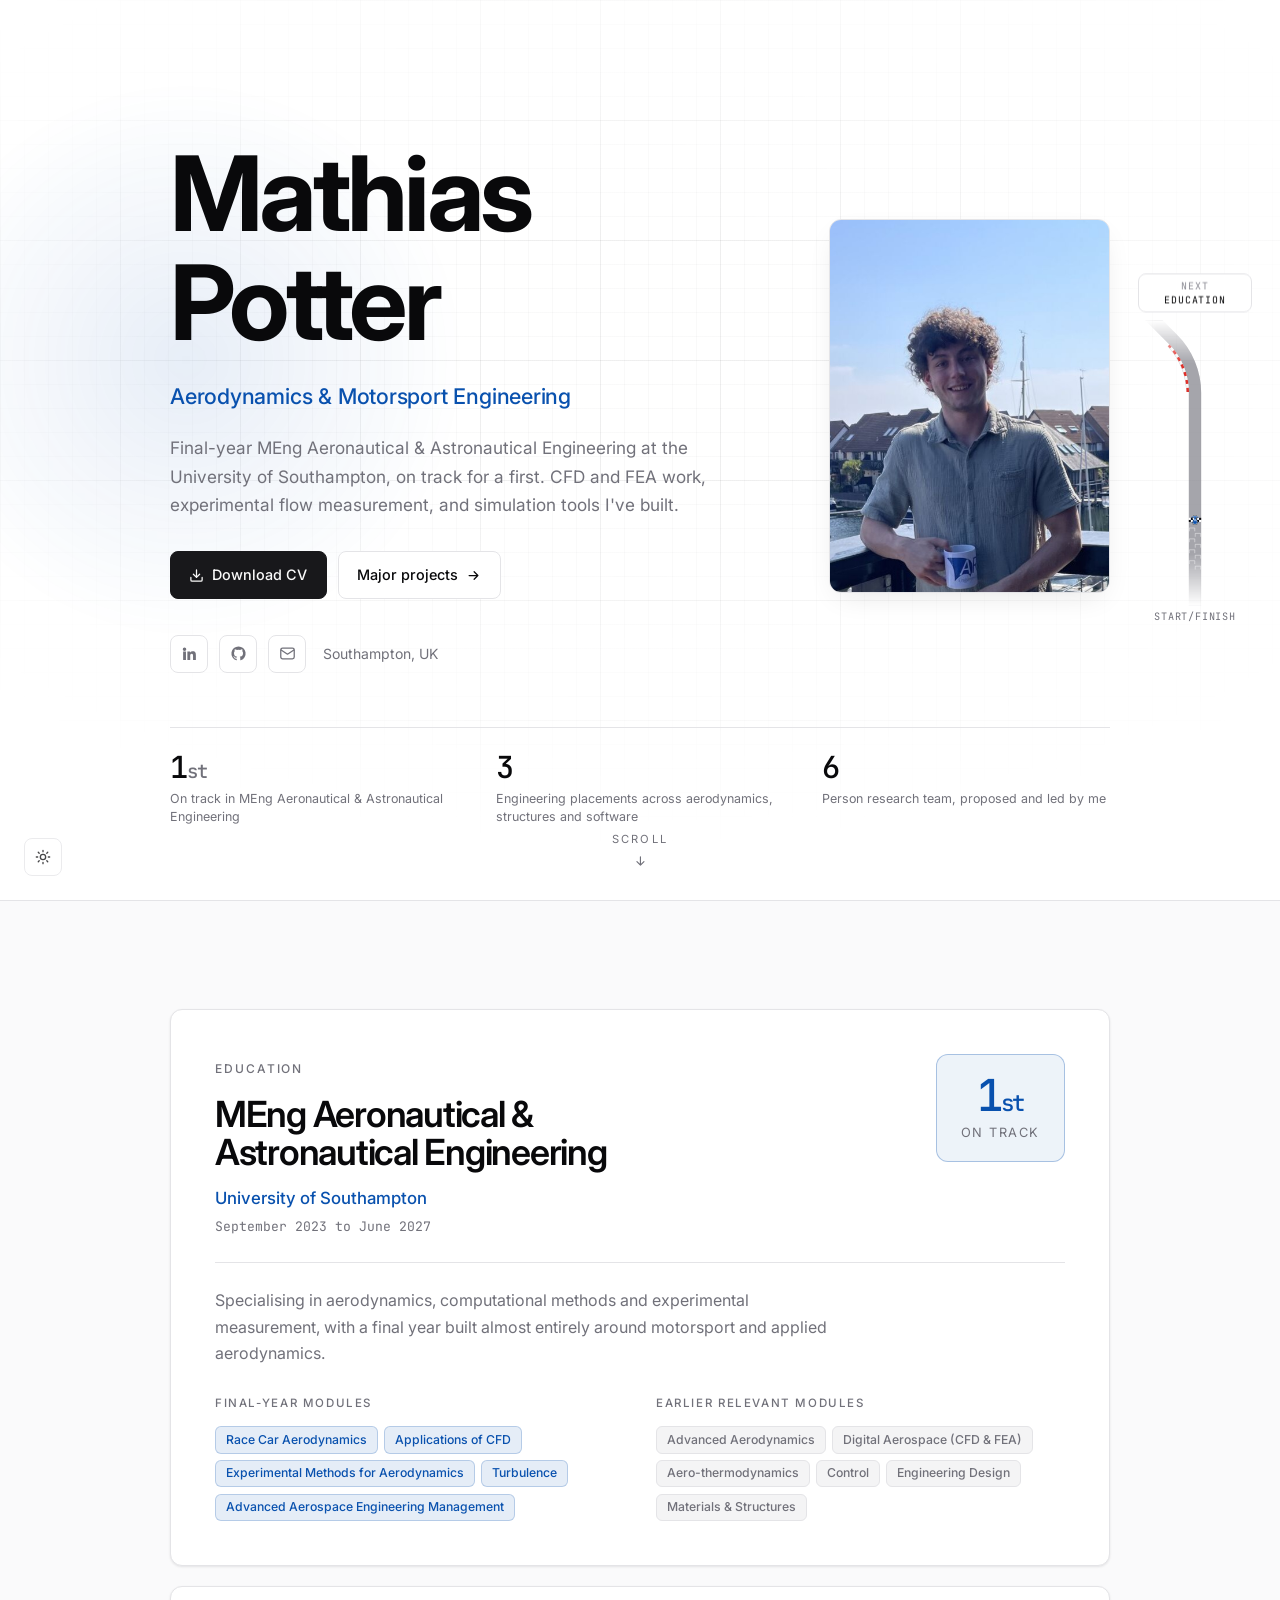
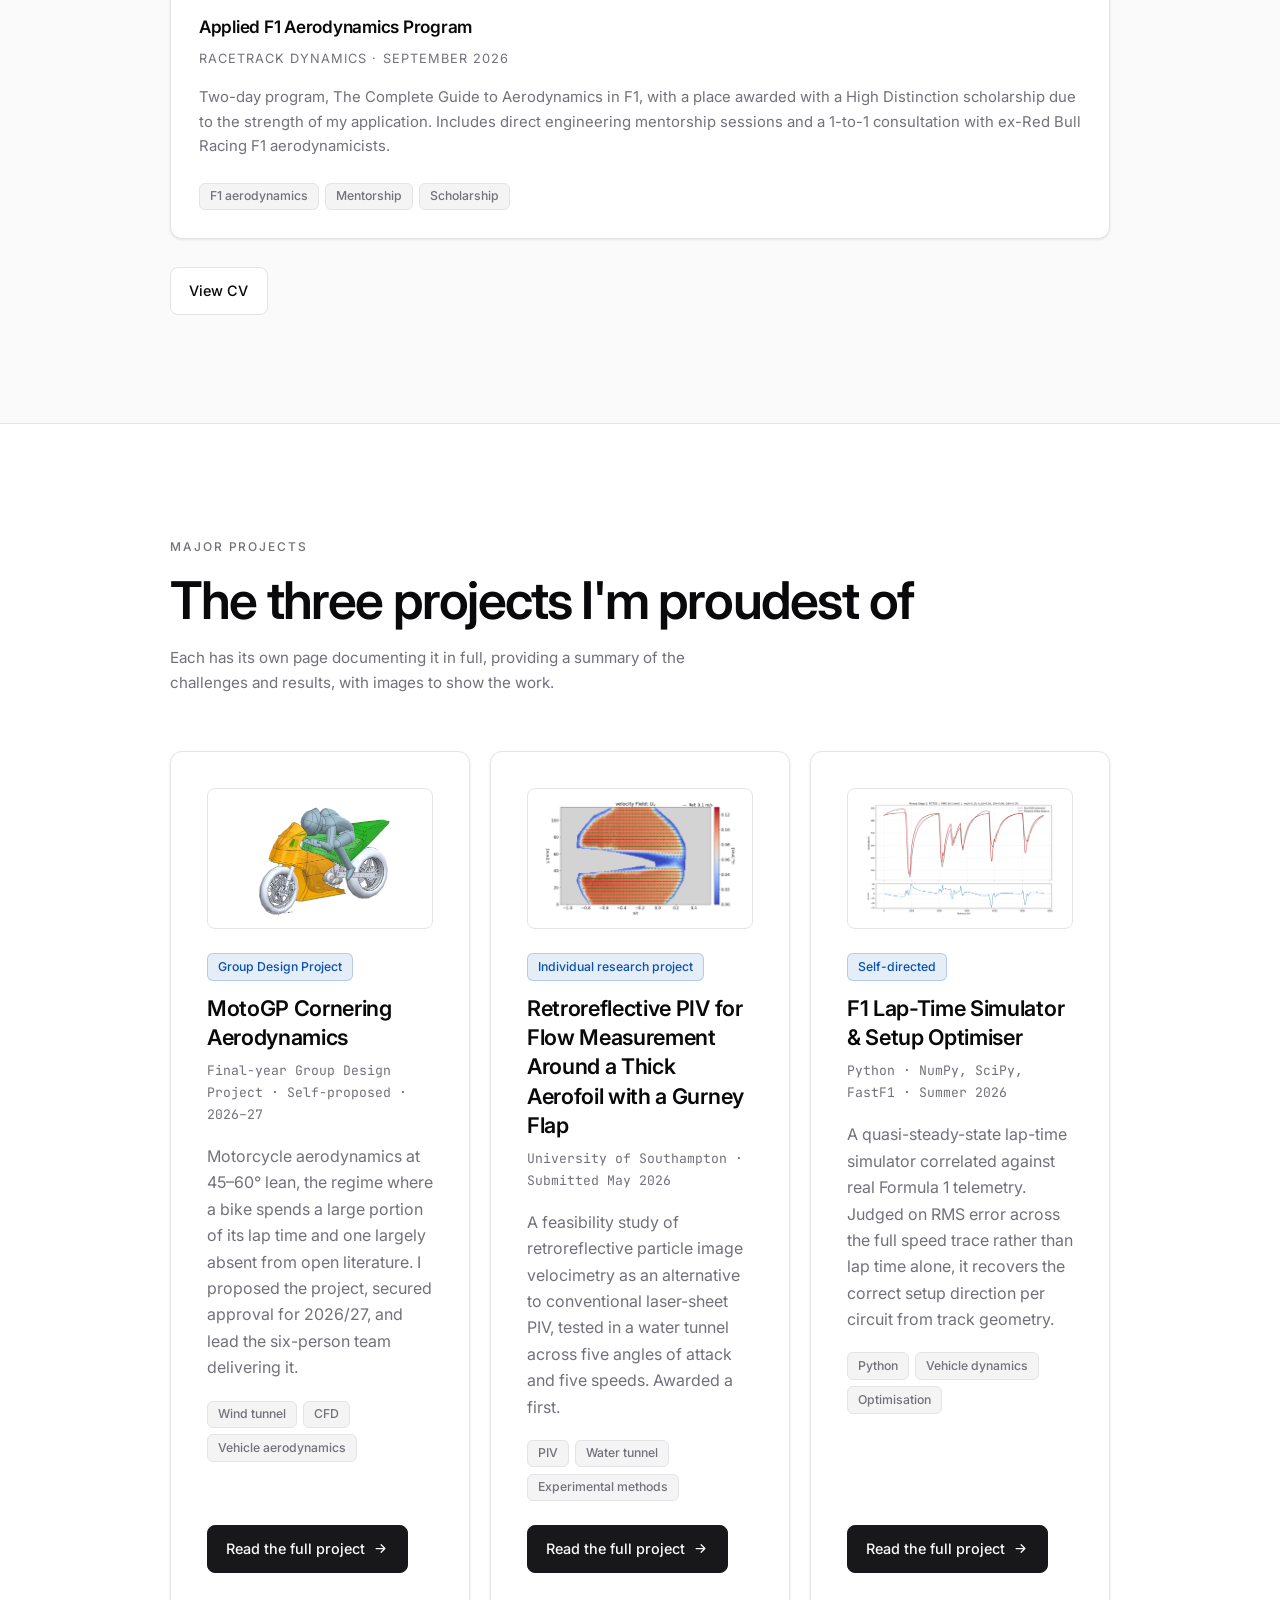
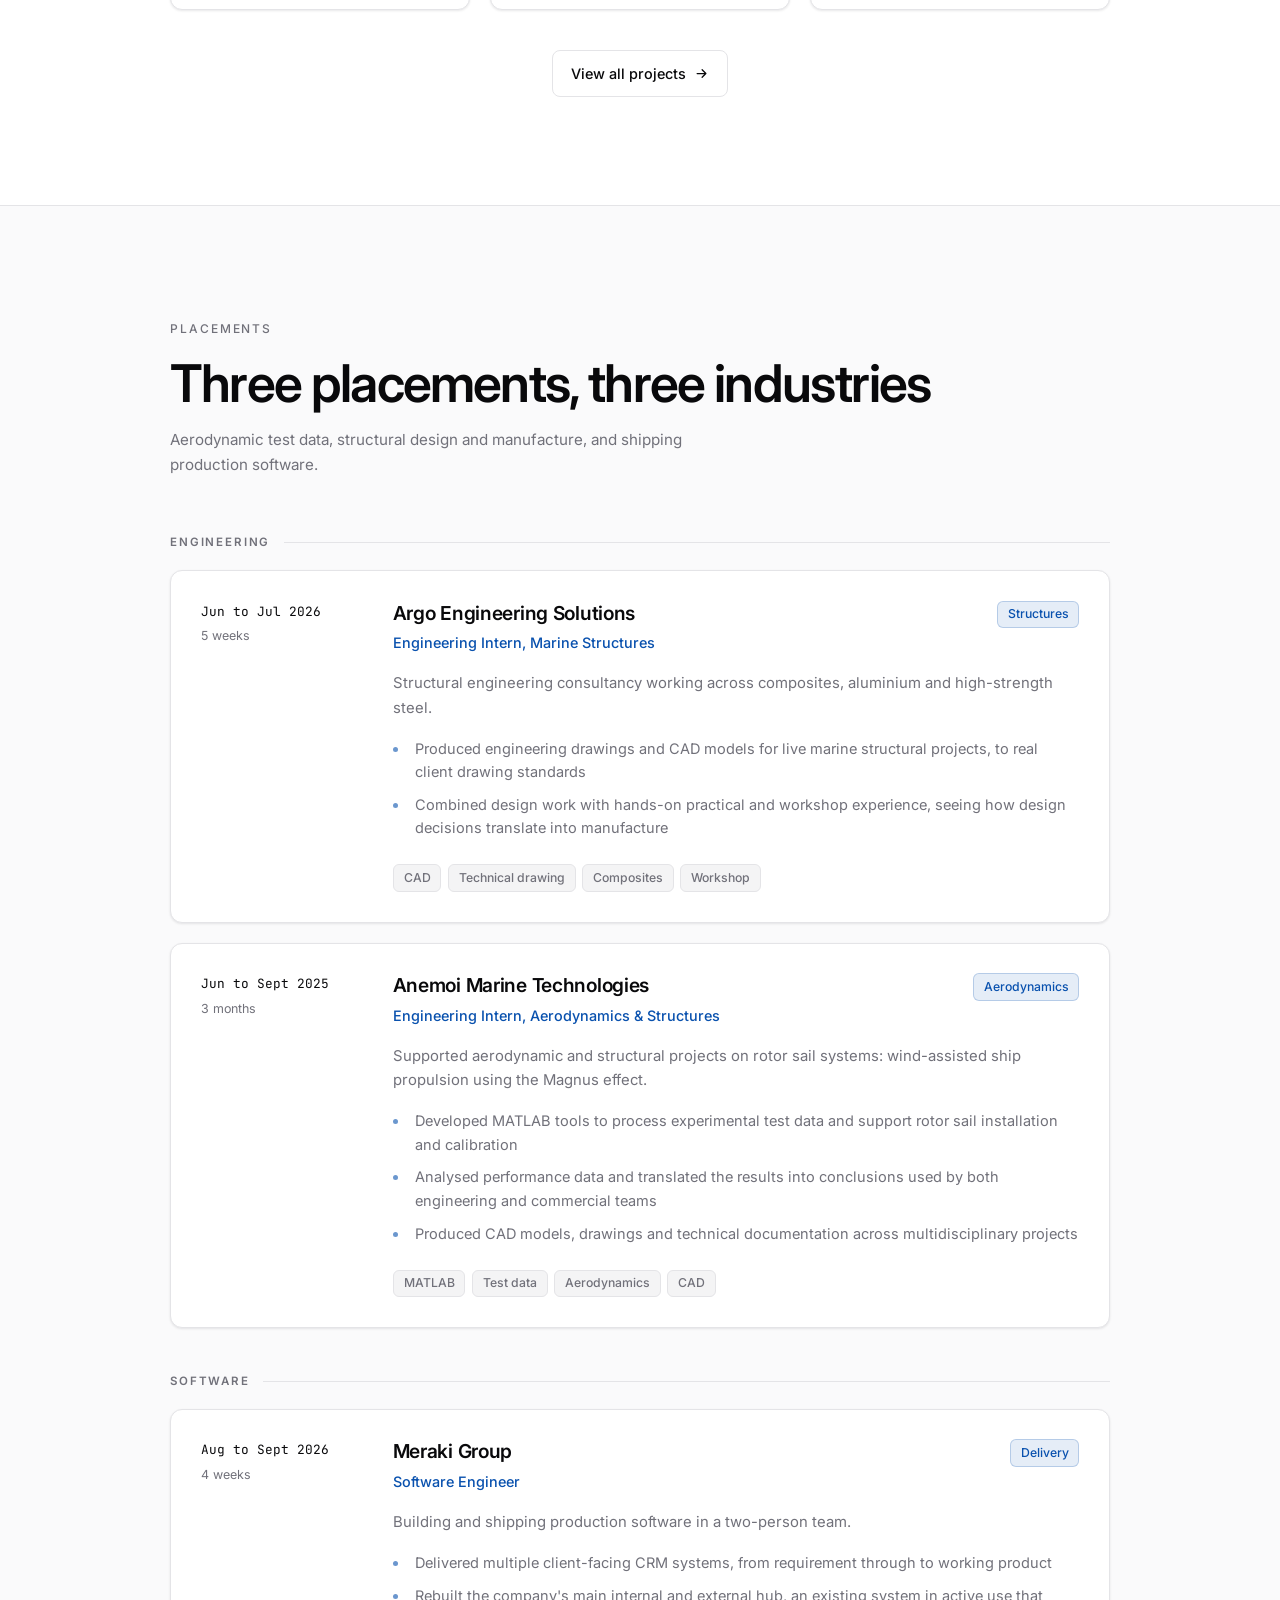
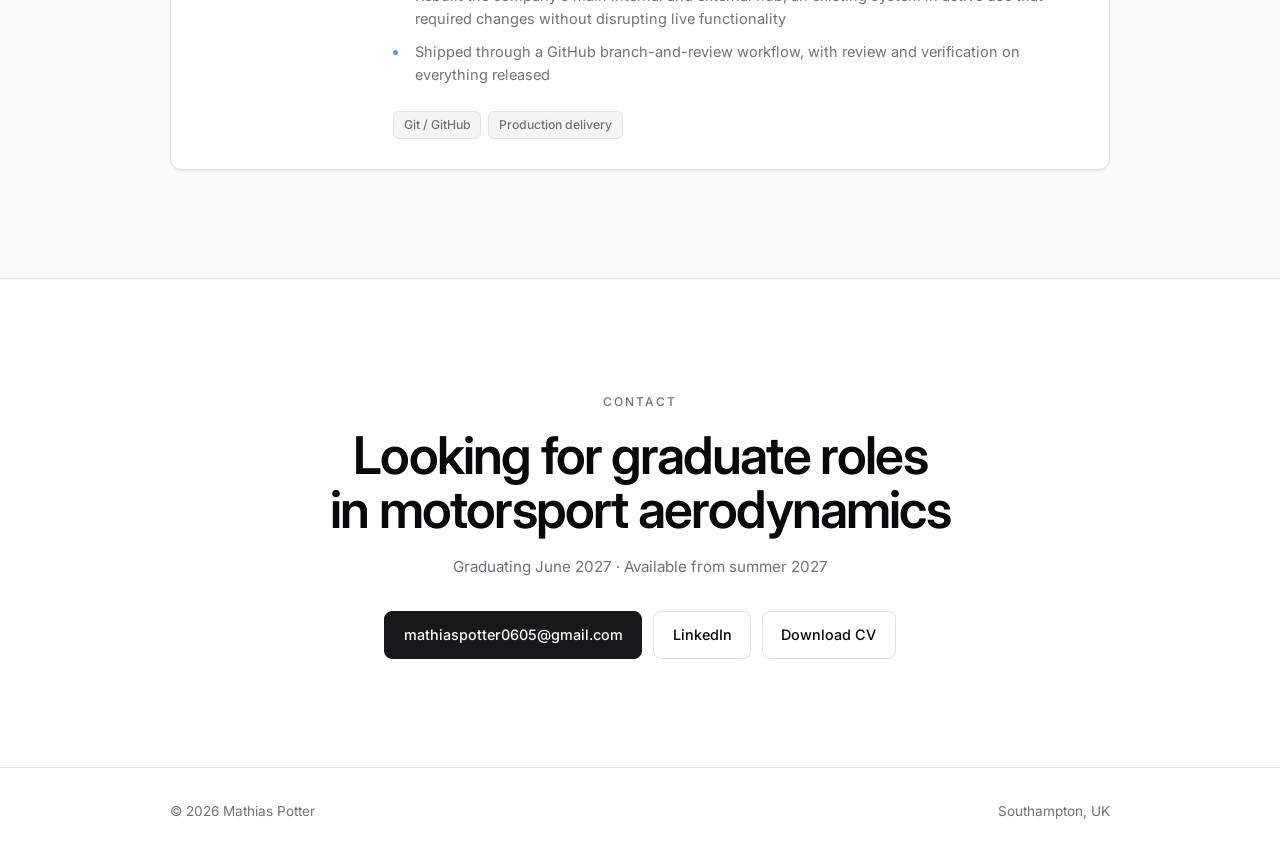
==== index.html @ a4eb1277 "Cut the home page nav, icon the contact links, add a projects page The fixed top bar let you skip th" ====
<!DOCTYPE html>
<html lang="en-GB">
<head>
<meta charset="utf-8">
<meta name="viewport" content="width=device-width, initial-scale=1">

<title>Mathias Potter | Aerodynamics &amp; Motorsport Engineering</title>
<meta name="description" content="Final-year MEng Aeronautical &amp; Astronautical Engineering student at the University of Southampton, on track for a first. Motorsport aerodynamics, CFD, wind tunnel testing and simulation.">

<meta property="og:title" content="Mathias Potter | Aerodynamics &amp; Motorsport Engineering">
<meta property="og:description" content="Final-year MEng Aeronautical &amp; Astronautical Engineering. F1 lap-time simulation, CFD, and experimental aerodynamics.">
<meta property="og:type" content="website">
<meta property="og:url" content="https://mathiaspotter.co.uk/">
<meta property="og:image" content="https://mathiaspotter.co.uk/assets/images/og-preview.jpg">
<meta property="og:image:width" content="1200">
<meta property="og:image:height" content="630">
<meta name="twitter:card" content="summary_large_image">

<link rel="canonical" href="https://mathiaspotter.co.uk/">
<link rel="icon" href="/favicon.ico" sizes="32x32">
<link rel="icon" href="/favicon.svg" type="image/svg+xml">
<link rel="apple-touch-icon" href="/apple-touch-icon.png">
<meta name="theme-color" content="#0951ae">

<link rel="preconnect" href="https://fonts.googleapis.com">
<link rel="preconnect" href="https://fonts.gstatic.com" crossorigin>
<link href="https://fonts.googleapis.com/css2?family=Inter:wght@400;500;600;700&family=JetBrains+Mono:wght@400;500&display=swap" rel="stylesheet">

<link rel="stylesheet" href="style.css">

<script>
  (function () {
    // First, so the .reveal hidden state only applies when scripts run. Without
    // JS nothing would ever add .in, and the page would stay blank.
    document.documentElement.classList.add('js');

    var t = localStorage.getItem('theme');
    if (!t) t = window.matchMedia('(prefers-color-scheme: dark)').matches ? 'dark' : 'light';
    document.documentElement.dataset.theme = t;

    // The intro plays once per session so repeat navigation isn't gated by it.
    var reduce = window.matchMedia('(prefers-reduced-motion: reduce)').matches;
    var force = /[?&]intro=1/.test(location.search);   // ?intro=1 replays it on demand
    var seen;
    try { seen = sessionStorage.getItem('introSeen'); } catch (e) { seen = null; }
    if (!reduce && (force || !seen)) {
      document.documentElement.dataset.loading = 'true';
      try { sessionStorage.setItem('introSeen', '1'); } catch (e) {}
    }
  })();
</script>
</head>

<body>
<a class="skip" href="#main">Skip to content</a>

<!-- Brief intro curtain. Hidden unless the head script set data-loading, and
     driven entirely by CSS timing so it lifts even if the script below fails. -->
<div class="preload" aria-hidden="true">
  <span class="preload-mark">MP</span>
  <span class="preload-bar"><i></i></span>
</div>

<!-- No nav bar on the home page. It let you skip past the page rather than
     read it, and the circuit strip already jumps between sections. The theme
     switch is the one control worth keeping, so it floats on its own. -->
<button class="theme-toggle theme-float" id="themeToggle" aria-label="Toggle colour theme">
  <svg class="sun" viewBox="0 0 24 24" width="16" height="16" fill="none" stroke="currentColor" stroke-width="2" stroke-linecap="round">
    <circle cx="12" cy="12" r="4"/><path d="M12 2v2M12 20v2M4.9 4.9l1.4 1.4M17.7 17.7l1.4 1.4M2 12h2M20 12h2M4.9 19.1l1.4-1.4M17.7 6.3l1.4-1.4"/>
  </svg>
  <svg class="moon" viewBox="0 0 24 24" width="16" height="16" fill="none" stroke="currentColor" stroke-width="2" stroke-linecap="round" stroke-linejoin="round">
    <path d="M21 12.8A9 9 0 1 1 11.2 3a7 7 0 0 0 9.8 9.8z"/>
  </svg>
</button>

<!-- ============================= HERO ============================== -->
<header class="hero" id="top">
  <div class="container hero-grid">

    <div class="hero-text">
      <h1>Mathias<br>Potter</h1>

      <p class="hero-role">Aerodynamics &amp; Motorsport Engineering</p>

      <p class="hero-lede">
        Final-year MEng Aeronautical &amp; Astronautical Engineering at the University
        of Southampton, on track for a first. CFD and FEA work, experimental flow
        measurement, and simulation tools I've built.
      </p>

      <div class="hero-actions">
        <a class="btn btn-primary" href="assets/docs/Mathias_Potter_CV.pdf">
          <svg viewBox="0 0 24 24" width="15" height="15" fill="none" stroke="currentColor" stroke-width="2" stroke-linecap="round" stroke-linejoin="round"><path d="M21 15v4a2 2 0 0 1-2 2H5a2 2 0 0 1-2-2v-4M7 10l5 5 5-5M12 15V3"/></svg>
          Download CV
        </a>
        <a class="btn" href="#major">
          Major projects
          <svg viewBox="0 0 24 24" width="15" height="15" fill="none" stroke="currentColor" stroke-width="2" stroke-linecap="round" stroke-linejoin="round"><path d="M5 12h14M13 6l6 6-6 6"/></svg>
        </a>
      </div>

      <!-- Icons rather than labels: the marks are recognised on sight, and the
           hero reads with less text in it. The name stays in aria-label and
           title for screen readers and hover. -->
      <div class="hero-meta">
        <a href="https://www.linkedin.com/in/mathias-potter" aria-label="LinkedIn" title="LinkedIn">
          <svg viewBox="0 0 24 24" width="17" height="17" fill="currentColor" aria-hidden="true" focusable="false"><path d="M4.98 3.5a2.5 2.5 0 1 1 0 5 2.5 2.5 0 0 1 0-5zM3 9h4v12H3zM9 9h3.8v1.65h.05A4.17 4.17 0 0 1 16.6 8.7c4 0 4.4 2.5 4.4 5.9V21h-4v-5.5c0-1.3 0-3-1.9-3s-2.1 1.44-2.1 2.9V21H9z"/></svg>
        </a>
        <a href="https://github.com/M4ttyP11" aria-label="GitHub" title="GitHub">
          <svg viewBox="0 0 24 24" width="17" height="17" fill="currentColor" aria-hidden="true" focusable="false"><path d="M12 2a10 10 0 0 0-3.16 19.49c.5.09.68-.22.68-.48l-.01-1.7c-2.78.6-3.37-1.34-3.37-1.34-.45-1.16-1.11-1.47-1.11-1.47-.91-.62.07-.6.07-.6 1 .07 1.53 1.03 1.53 1.03.9 1.53 2.36 1.09 2.94.83.09-.65.35-1.09.63-1.34-2.22-.25-4.55-1.11-4.55-4.94 0-1.09.39-1.98 1.03-2.68-.1-.25-.45-1.27.1-2.64 0 0 .84-.27 2.75 1.02a9.5 9.5 0 0 1 5 0c1.91-1.29 2.75-1.02 2.75-1.02.55 1.37.2 2.39.1 2.64.64.7 1.03 1.59 1.03 2.68 0 3.84-2.34 4.68-4.57 4.93.36.31.68.92.68 1.85l-.01 2.75c0 .27.18.58.69.48A10 10 0 0 0 12 2z"/></svg>
        </a>
        <a href="mailto:mathiaspotter0605@gmail.com" aria-label="Email" title="Email">
          <svg viewBox="0 0 24 24" width="17" height="17" fill="none" stroke="currentColor" stroke-width="1.8" stroke-linecap="round" stroke-linejoin="round" aria-hidden="true" focusable="false"><rect x="2.5" y="4.5" width="19" height="15" rx="2.5"/><path d="M3 7l9 6 9-6"/></svg>
        </a>
        <span class="muted hero-where">Southampton, UK</span>
      </div>
    </div>

    <div class="hero-portrait">
      <div class="portrait-frame">
        <img src="assets/images/mathias.jpg" alt="Mathias Potter"
             onerror="this.closest('.hero-portrait').style.display='none'">
      </div>
    </div>

  </div>

  <!-- Credibility strip: gives the hero substance before the photo exists,
       and puts three verifiable facts above the fold. -->
  <div class="container">
    <div class="hero-stats">
      <div>
        <span class="hs-num">1<span class="pct">st</span></span>
        <span class="hs-label">On track in MEng Aeronautical &amp; Astronautical Engineering</span>
      </div>
      <div>
        <span class="hs-num">3</span>
        <span class="hs-label">Engineering placements across aerodynamics, structures and software</span>
      </div>
      <div>
        <span class="hs-num">6</span>
        <span class="hs-label">Person research team, proposed and led by me</span>
      </div>
    </div>
  </div>

  <div class="scroll-cue" aria-hidden="true">
    <span>Scroll</span>
    <svg viewBox="0 0 24 24" width="14" height="14" fill="none" stroke="currentColor" stroke-width="2" stroke-linecap="round" stroke-linejoin="round"><path d="M12 5v14M6 13l6 6 6-6"/></svg>
  </div>
</header>

<main id="main">

<!-- ========================== EDUCATION =========================== -->
<section id="education" class="section section-alt">
  <div class="container">
    <div class="edu-card reveal">

      <div class="edu-head">
        <div>
          <span class="eyebrow">Education</span>
          <h2 class="edu-degree">MEng Aeronautical &amp;<br>Astronautical Engineering</h2>
          <p class="edu-uni">University of Southampton</p>
          <p class="edu-meta">September 2023 to June 2027</p>
        </div>
        <div class="edu-badge">
          <span class="stat-num">1<span class="pct">st</span></span>
          <span class="stat-unit">on track</span>
        </div>
      </div>

      <p class="edu-intro">
        Specialising in aerodynamics, computational methods and experimental
        measurement, with a final year built almost entirely around motorsport and
        applied aerodynamics.
      </p>

      <div class="edu-modules">
        <div>
          <p class="edu-label">Final-year modules</p>
          <div class="tags">
            <span class="tag-accent">Race Car Aerodynamics</span>
            <span class="tag-accent">Applications of CFD</span>
            <span class="tag-accent">Experimental Methods for Aerodynamics</span>
            <span class="tag-accent">Turbulence</span>
            <span class="tag-accent">Advanced Aerospace Engineering Management</span>
          </div>
        </div>
        <div>
          <p class="edu-label">Earlier relevant modules</p>
          <div class="tags">
            <span>Advanced Aerodynamics</span><span>Digital Aerospace (CFD &amp; FEA)</span>
            <span>Aero-thermodynamics</span><span>Control</span>
            <span>Engineering Design</span><span>Materials &amp; Structures</span>
          </div>
        </div>
      </div>

    </div>

    <div class="cards edu-cards">
      <article class="card reveal">
        <div class="card-top">
          <h3>Applied F1 Aerodynamics Program</h3>
        </div>
        <p class="card-meta">Racetrack Dynamics &middot; September 2026</p>
        <p>
          Two-day program, The Complete Guide to Aerodynamics in F1, with a place
          awarded with a High Distinction scholarship due to the strength of my
          application. Includes direct engineering mentorship sessions and a 1-to-1
          consultation with ex-Red Bull Racing F1 aerodynamicists.
        </p>
        <div class="tags"><span>F1 aerodynamics</span><span>Mentorship</span><span>Scholarship</span></div>
      </article>
    </div>

    <div class="hero-actions edu-actions reveal">
      <a class="btn" href="assets/docs/Mathias_Potter_CV.pdf">View CV</a>
    </div>

  </div>
</section>

<!-- ========================= MAJOR PROJECTS ======================== -->
<section id="major" class="section">
  <div class="container">
    <div class="section-head reveal">
      <span class="eyebrow">Major projects</span>
      <h2>The three projects I'm proudest of</h2>
      <p class="section-sub">
        Each has its own page documenting it in full, providing a summary of the
        challenges and results, with images to show the work.
      </p>
    </div>

    <!-- The three cards are deliberately thin. Each one is a title, a couple of
         sentences of context and a way in. The evidence, the stats and the
         caveats all live on the project page, which is where someone who is
         actually interested is going to read them. -->

    <div class="major-grid">

    <!-- ---------------------- 1. GDP ------------------------------- -->
    <article class="paper reveal">
      <div class="paper-body">
        <span class="pill">Group Design Project</span>
        <h3 class="paper-title">MotoGP Cornering Aerodynamics</h3>
        <p class="paper-meta">Final-year Group Design Project · Self-proposed · 2026–27</p>
        <p class="paper-lead">
          Motorcycle aerodynamics at 45–60° lean, the regime where a bike spends a large portion of its
          lap time and one largely absent from open literature. I proposed the project,
          secured approval for 2026/27, and lead the six-person team delivering it.
        </p>
        <div class="tags">
          <span>Wind tunnel</span><span>CFD</span><span>Vehicle aerodynamics</span>
        </div>
        <div class="hero-actions">
          <a class="btn btn-primary" href="projects/motogp-cornering-aerodynamics.html">
            Read the full project
            <svg viewBox="0 0 24 24" width="15" height="15" fill="none" stroke="currentColor" stroke-width="2" stroke-linecap="round" stroke-linejoin="round"><path d="M5 12h14M13 6l6 6-6 6"></path></svg>
          </a>
        </div>
      </div>
      <div class="paper-thumb">
        <img src="assets/images/gdp-model.webp" alt="CAD of the 50%-scale MotoGP wind tunnel model with rider"
             loading="lazy" onerror="this.parentElement.remove()">
      </div>
    </article>

    <!-- ---------------------- 2. IRP ------------------------------- -->
    <article class="paper reveal">
      <div class="paper-body">
        <span class="pill">Individual research project</span>
        <h3 class="paper-title">Retroreflective PIV for Flow Measurement Around a Thick Aerofoil with a Gurney Flap</h3>
        <p class="paper-meta">University of Southampton · Submitted May 2026</p>
        <p class="paper-lead">
          A feasibility study of retroreflective particle image velocimetry as an
          alternative to conventional laser-sheet PIV, tested in a water tunnel across
          five angles of attack and five speeds. Awarded a first.
        </p>
        <div class="tags">
          <span>PIV</span><span>Water tunnel</span><span>Experimental methods</span>
        </div>
        <div class="hero-actions">
          <a class="btn btn-primary" href="projects/retroreflective-piv.html">
            Read the full project
            <svg viewBox="0 0 24 24" width="15" height="15" fill="none" stroke="currentColor" stroke-width="2" stroke-linecap="round" stroke-linejoin="round"><path d="M5 12h14M13 6l6 6-6 6"></path></svg>
          </a>
        </div>
      </div>
      <div class="paper-thumb">
        <img src="assets/images/piv-velocity-field.webp" alt="Velocity field around the thick aerofoil with a Gurney flap, measured with retroreflective PIV"
             loading="lazy" onerror="this.parentElement.remove()">
      </div>
    </article>

    <!-- ---------------------- 3. LAP SIM --------------------------- -->
    <article class="paper reveal">
      <div class="paper-body">
        <span class="pill">Self-directed</span>
        <h3 class="paper-title">F1 Lap-Time Simulator &amp; Setup Optimiser</h3>
        <p class="paper-meta">Python · NumPy, SciPy, FastF1 · Summer 2026</p>
        <p class="paper-lead">
          A quasi-steady-state lap-time simulator correlated against real Formula 1
          telemetry. Judged on RMS error across the full speed trace rather than lap
          time alone, it recovers the correct setup direction per circuit from track
          geometry.
        </p>
        <div class="tags">
          <span>Python</span><span>Vehicle dynamics</span><span>Optimisation</span>
        </div>
        <div class="hero-actions">
          <a class="btn btn-primary" href="projects/f1-lap-time-simulator.html">
            Read the full project
            <svg viewBox="0 0 24 24" width="15" height="15" fill="none" stroke="currentColor" stroke-width="2" stroke-linecap="round" stroke-linejoin="round"><path d="M5 12h14M13 6l6 6-6 6"></path></svg>
          </a>
        </div>
      </div>
      <div class="paper-thumb">
        <img src="assets/images/correlation-plot.webp" alt="Simulated speed trace overlaid on real F1 telemetry for the Monza pole lap"
             loading="lazy" onerror="this.parentElement.remove()">
      </div>
    </article>

    </div>

    <div class="hero-actions major-actions reveal">
      <a class="btn" href="projects/">
        View all projects
        <svg viewBox="0 0 24 24" width="15" height="15" fill="none" stroke="currentColor" stroke-width="2" stroke-linecap="round" stroke-linejoin="round"><path d="M5 12h14M13 6l6 6-6 6"></path></svg>
      </a>
    </div>

  </div>
</section>

<!-- ========================== PLACEMENTS ========================== -->
<section id="experience" class="section section-alt">
  <div class="container">
    <div class="section-head reveal">
      <span class="eyebrow">Placements</span>
      <h2>Three placements, three industries</h2>
      <p class="section-sub">
        Aerodynamic test data, structural design and manufacture, and shipping
        production software.
      </p>
    </div>

    <p class="group-label reveal">Engineering</p>

    <div class="placements">

      <article class="placement reveal">
        <div class="placement-side">
          <span class="placement-when">Jun to Jul 2026</span>
          <span class="placement-len">5 weeks</span>
        </div>
        <div class="placement-main">
          <div class="placement-top">
            <div>
              <h3>Argo Engineering Solutions</h3>
              <p class="placement-role">Engineering Intern, Marine Structures</p>
            </div>
            <span class="pill">Structures</span>
          </div>
          <p>
            Structural engineering consultancy working across composites, aluminium and
            high-strength steel.
          </p>
          <ul class="placement-list">
            <li>Produced engineering drawings and CAD models for live marine structural projects, to real client drawing standards</li>
            <li>Combined design work with hands-on practical and workshop experience, seeing how design decisions translate into manufacture</li>
          </ul>
          <div class="tags"><span>CAD</span><span>Technical drawing</span><span>Composites</span><span>Workshop</span></div>
        </div>
      </article>

      <article class="placement reveal">
        <div class="placement-side">
          <span class="placement-when">Jun to Sept 2025</span>
          <span class="placement-len">3 months</span>
        </div>
        <div class="placement-main">
          <div class="placement-top">
            <div>
              <h3>Anemoi Marine Technologies</h3>
              <p class="placement-role">Engineering Intern, Aerodynamics &amp; Structures</p>
            </div>
            <span class="pill">Aerodynamics</span>
          </div>
          <p>
            Supported aerodynamic and structural projects on rotor sail systems:
            wind-assisted ship propulsion using the Magnus effect.
          </p>
          <ul class="placement-list">
            <li>Developed MATLAB tools to process experimental test data and support rotor sail installation and calibration</li>
            <li>Analysed performance data and translated the results into conclusions used by both engineering and commercial teams</li>
            <li>Produced CAD models, drawings and technical documentation across multidisciplinary projects</li>
          </ul>
          <div class="tags"><span>MATLAB</span><span>Test data</span><span>Aerodynamics</span><span>CAD</span></div>
        </div>
      </article>

    </div>

    <p class="group-label reveal">Software</p>

    <div class="placements">

      <article class="placement reveal">
        <div class="placement-side">
          <span class="placement-when">Aug to Sept 2026</span>
          <span class="placement-len">4 weeks</span>
        </div>
        <div class="placement-main">
          <div class="placement-top">
            <div>
              <h3>Meraki Group</h3>
              <p class="placement-role">Software Engineer</p>
            </div>
            <span class="pill">Delivery</span>
          </div>
          <p>
            Building and shipping production software in a two-person team.
            <!-- TODO: name the tech stack -->
          </p>
          <ul class="placement-list">
            <li>Delivered multiple client-facing CRM systems, from requirement through to working product</li>
            <li>Rebuilt the company's main internal and external hub, an existing system in active use that required changes without disrupting live functionality</li>
            <li>Shipped through a GitHub branch-and-review workflow, with review and verification on everything released</li>
          </ul>
          <div class="tags"><span>Git / GitHub</span><span>Production delivery</span></div>
        </div>
      </article>

    </div>
  </div>
</section>

<!-- =========================== CONTACT ============================ -->
<section id="contact" class="section">
  <div class="container contact reveal">
    <span class="eyebrow">Contact</span>
    <h2>Looking for graduate roles in motorsport aerodynamics</h2>
    <p class="section-sub">Graduating June 2027 · Available from summer 2027</p>
    <div class="hero-actions">
      <a class="btn btn-primary" href="mailto:mathiaspotter0605@gmail.com">mathiaspotter0605@gmail.com</a>
      <a class="btn" href="https://www.linkedin.com/in/mathias-potter">LinkedIn</a>
      <a class="btn" href="assets/docs/Mathias_Potter_CV.pdf">Download CV</a>
    </div>
  </div>
</section>

</main>

<footer>
  <div class="container footer-inner">
    <span>© <span id="year">2026</span> Mathias Potter</span>
    <span class="muted">Southampton, UK</span>
  </div>
</footer>

<!-- ========================= CIRCUIT MINIMAP =======================
     Decoration plus a shortcut: scroll position drives a car around a lap,
     and the corner dots jump to their section. The real navigation is the
     nav above, so this is aria-hidden and only appears once JS has measured
     the page. Desktop only, and it stays off under reduced motion.
     ================================================================ -->
<aside class="circuit" id="circuit" data-mode="lap" aria-hidden="true">
  <!-- A window onto the circuit around your current position. The car is fixed
       at the SVG origin pointing up the screen, and #circuitWorld carries the
       inverse transform, so the track slides and turns beneath it. The viewBox
       is in track units, so the origin sits two thirds down the strip and most
       of what you see is the road ahead.

       Three track layers, all the same geometry: the whole loop faintly, so
       distant parts of the circuit sweep past; a bright window of road around
       the car, cut with stroke-dasharray so those distant parts stay faint;
       and the lap driven so far in accent. site.js copies the path data onto
       the other two at build time rather than the markup carrying it three
       times. -->
  <!-- The corner dots move with the track, so they are awkward to hit. This
       chip holds still, names the corner you are heading for, and goes to it.
       Not focusable: the strip is aria-hidden and the nav above is the real
       keyboard route to every section. -->
  <button class="circuit-next" id="circuitNext" type="button" tabindex="-1">
    <span class="circuit-next-k">Next</span>
    <span class="circuit-next-v" id="circuitNextName">Education</span>
  </button>

  <svg class="circuit-map" id="circuitMap" viewBox="-24 -84 48 120" role="presentation" focusable="false"
       preserveAspectRatio="xMidYMid meet">
    <g class="circuit-world" id="circuitWorld">
      <path class="circuit-kerb" id="circuitPath"
            d="M 108.25 150 L 161.75 150 A 32 32 0 0 0 184.37 140.63 L 197 128 A 16.54 16.54 0 0 0 191.24 100.86 L 178.56 95.99 A 16.64 16.64 0 0 1 174.75 67 L 180.41 62.88 A 16 16 0 0 0 176.34 34.86 L 150.01 25.54 A 30 30 0 0 0 129.99 25.54 L 97.85 36.92 A 23.27 23.27 0 0 0 84 67.5 L 86.22 73.06 A 16 16 0 0 1 71.37 95 L 54 95 A 24 24 0 0 0 30 119 L 30 125.25 A 24.75 24.75 0 0 0 54.75 150 L 108.25 150 Z"/>
      <path class="circuit-window" id="circuitWindow"/>
      <path class="circuit-line" id="circuitLine"/>

      <!-- Section markers. cx/cy here are a starting guess only: site.js moves
           each one onto the path at its section's share of the page scroll, so
           the lap runs at a constant speed. -->
      <g class="circuit-dots" id="circuitDots">
        <circle data-target="#top"        data-name="Start/finish"   cx="108.25" cy="150" r="1.1"/>
        <circle data-target="#education"  data-name="Education"      cx="173.99" cy="147.56" r="1.1"/>
        <circle data-target="#major"      data-name="Major projects" cx="201.48" cy="112.87" r="1.1"/>
        <circle data-target="#experience" data-name="Placements"     cx="84.41" cy="49.26" r="1.1"/>
        <circle data-target="#contact"    data-name="Contact"        cx="37.03" cy="102.03" r="1.1"/>
      </g>
    </g>

    <!-- The car, drawn in track units so it is a car-sized car: the road is
         5.2 units across, call that a 15m track, which puts a 2m by 4.6m car
         at roughly 0.8 by 2.3 once the wings are counted. Scaled up from
         there, because a car drawn to scale against a real road is a speck in
         a strip 114px wide. Nose along +x, and the group turns it to face up
         the screen.

         Order matters: wings and tyres go down first, the chassis over them,
         then the driver, so the body covers the inner edge of the rear tyres
         the way a sidepod does. -->
    <g class="circuit-car" id="circuitCar" transform="rotate(-90) scale(1.65)">
      <rect class="car-part" x="-1.16" y="-.66" width=".18" height="1.32" rx=".05"/>
      <rect class="car-part" x="-.94" y="-.7" width=".52" height=".3" rx=".09"/>
      <rect class="car-part" x="-.94" y=".4" width=".52" height=".3" rx=".09"/>
      <rect class="car-part" x=".4" y="-.66" width=".4" height=".26" rx=".08"/>
      <rect class="car-part" x=".4" y=".4" width=".4" height=".26" rx=".08"/>
      <rect class="car-part" x=".96" y="-.62" width=".16" height="1.24" rx=".04"/>
      <path class="car-body" d="M 1.02 .11 L .55 .16 L .28 .24 L .05 .3 L -.15 .44
               L -.78 .44 L -.98 .3 L -.98 -.3 L -.78 -.44 L -.15 -.44 L .05 -.3
               L .28 -.24 L .55 -.16 L 1.02 -.11 Z"/>
      <rect class="car-glass" x="-.34" y="-.15" width=".3" height=".3" rx=".1"/>
      <circle class="car-glass" cx=".14" cy="0" r=".16"/>
    </g>
  </svg>
  <p class="circuit-label" id="circuitLabel">Start/finish</p>
</aside>

<script src="site.js"></script>
</body>
</html>
---- style.css ----
/* ==========================================================================
   Mathias Potter portfolio
   Design system modelled on shadcn/ui: neutral HSL palette, hairline borders,
   restrained radius, generous whitespace, Inter. Restraint over decoration.

   Everything visual is controlled by the tokens below.
   ========================================================================== */

/* ------------------------------- TOKENS --------------------------------- */

:root,
[data-theme="light"] {
  --background:        0 0% 100%;
  --foreground:        240 10% 4%;
  --muted:             240 5% 96%;
  --muted-foreground:  240 4% 46%;
  --card:              0 0% 100%;
  --border:            240 6% 90%;
  --primary:           240 6% 10%;
  --primary-foreground:0 0% 98%;
  --accent:            214 90% 36%;   /* navy, carried from the CV */
  --ring:              240 5% 65%;
  --shadow: 0 1px 2px 0 hsl(240 6% 10% / .04), 0 1px 3px 0 hsl(240 6% 10% / .06);
  --shadow-lg: 0 10px 30px -10px hsl(240 6% 10% / .12);
}

[data-theme="dark"] {
  --background:        240 10% 4%;
  --foreground:        0 0% 96%;
  --muted:             240 6% 10%;
  --muted-foreground:  240 5% 60%;
  --card:              240 8% 6%;
  --border:            240 5% 15%;
  --primary:           0 0% 96%;
  --primary-foreground:240 10% 6%;
  --accent:            214 90% 62%;
  --ring:              240 5% 40%;
  --shadow: 0 1px 2px 0 hsl(0 0% 0% / .3);
  --shadow-lg: 0 10px 30px -10px hsl(0 0% 0% / .5);
}

:root {
  --radius: 12px;
  --radius-sm: 8px;
  --container: min(1140px, 90vw);
  --font: "Inter", -apple-system, BlinkMacSystemFont, "Segoe UI", Roboto, sans-serif;
  --mono: "JetBrains Mono", ui-monospace, SFMono-Regular, Menlo, monospace;
}

/* ------------------------------- RESET ---------------------------------- */

*, *::before, *::after { box-sizing: border-box; }

html { scroll-behavior: smooth; -webkit-text-size-adjust: 100%; }

body {
  margin: 0;
  font-family: var(--font);
  font-size: 1rem;
  line-height: 1.65;
  color: hsl(var(--foreground));
  background: hsl(var(--background));
  -webkit-font-smoothing: antialiased;
  transition: background-color .3s ease, color .3s ease;
}

img { max-width: 100%; display: block; }

.container { width: var(--container); margin-inline: auto; }

.skip {
  position: absolute; left: -9999px;
  background: hsl(var(--primary)); color: hsl(var(--primary-foreground));
  padding: .75rem 1rem; border-radius: var(--radius-sm); z-index: 100;
}
.skip:focus { left: 1rem; top: 1rem; }

:focus-visible {
  outline: 2px solid hsl(var(--accent));
  outline-offset: 3px;
  border-radius: 4px;
}

/* ------------------------------- TYPE ----------------------------------- */

h1, h2, h3 { margin: 0; font-weight: 600; letter-spacing: -0.035em; line-height: 1.05; }

h1 { font-size: clamp(3.2rem, 9vw, 6.5rem); font-weight: 700; }
h2 { font-size: clamp(2rem, 4.5vw, 3.25rem); }
h3 { font-size: 1.075rem; letter-spacing: -0.015em; line-height: 1.35; }

p { margin: 0 0 1.1rem; }
p:last-child { margin-bottom: 0; }

a { color: inherit; text-decoration-color: hsl(var(--border)); text-underline-offset: 3px; }
a:hover { text-decoration-color: hsl(var(--accent)); }

.muted { color: hsl(var(--muted-foreground)); }

.eyebrow {
  display: inline-block;
  font-size: .75rem; font-weight: 500;
  text-transform: uppercase; letter-spacing: .16em;
  color: hsl(var(--muted-foreground));
  margin-bottom: 1.1rem;
}

.big { font-size: 1.2rem; color: hsl(var(--foreground)); }

blockquote {
  margin: 1.75rem 0;
  padding: 1.1rem 1.4rem;
  border-left: 2px solid hsl(var(--accent));
  background: hsl(var(--muted));
  border-radius: 0 var(--radius-sm) var(--radius-sm) 0;
  color: hsl(var(--muted-foreground));
  font-size: .95rem;
}

/* -------------------------------- NAV ----------------------------------- */

.nav {
  position: fixed; inset: 0 0 auto 0; z-index: 50;
  transition: background .3s, border-color .3s, backdrop-filter .3s;
  border-bottom: 1px solid transparent;
}
.nav.scrolled {
  background: hsl(var(--background) / .78);
  backdrop-filter: saturate(180%) blur(12px);
  border-bottom-color: hsl(var(--border));
}
.nav-inner {
  width: var(--container); margin-inline: auto;
  height: 62px; display: flex; align-items: center; gap: 1.5rem;
}
.nav-brand {
  font-weight: 700; letter-spacing: -0.04em; font-size: 1.05rem;
  text-decoration: none;
}
.nav-links { margin-left: auto; display: flex; gap: 1.75rem; }
.nav-links a {
  font-size: .875rem; font-weight: 500;
  color: hsl(var(--muted-foreground)); text-decoration: none;
  transition: color .15s;
}
.nav-links a:hover { color: hsl(var(--foreground)); }

.theme-toggle,
.nav-toggle {
  display: grid; place-items: center;
  width: 34px; height: 34px;
  border: 1px solid hsl(var(--border));
  border-radius: var(--radius-sm);
  background: hsl(var(--card));
  color: hsl(var(--foreground));
  cursor: pointer;
  transition: background .15s, border-color .15s;
}
.theme-toggle:hover,
.nav-toggle:hover { background: hsl(var(--muted)); }
.theme-toggle svg,
.nav-toggle svg { grid-area: 1 / 1; }
[data-theme="light"] .moon,
[data-theme="dark"]  .sun { display: none; }

/* Home page: the theme switch with no bar around it. Bottom left, out of the
   reading path and clear of the circuit strip down the right, and reachable
   from anywhere on the page rather than only at the top. */
.theme-float {
  position: fixed; z-index: 50;
  bottom: 1.5rem;
  left: 1.5rem;
  width: 38px; height: 38px;
  backdrop-filter: saturate(180%) blur(12px);
  opacity: .75;
  transition: background .15s, border-color .15s, opacity .15s;
}
.theme-float:hover { opacity: 1; }

/* The burger only exists below the breakpoint; above it the links are inline. */
.nav-toggle { display: none; }
.nav-toggle .close { display: none; }
.nav[data-open="true"] .nav-toggle .burger { display: none; }
.nav[data-open="true"] .nav-toggle .close  { display: block; }

@media (max-width: 720px) {
  .nav-toggle { display: grid; margin-left: auto; }

  /* Links become a panel hanging off the bar. Always in the DOM and
     focusable-order-correct; visibility is what changes, so the reveal can
     animate and screen readers still see it collapsed. */
  .nav-links {
    position: absolute; top: 100%; left: 0; right: 0;
    margin-left: 0;
    flex-direction: column; gap: 0;
    padding: .5rem 0 .75rem;
    /* Opaque, not translucent: the hero sits directly behind this panel and
       ghosts through anything less. */
    background: hsl(var(--background));
    border-bottom: 1px solid hsl(var(--border));
    visibility: hidden; opacity: 0;
    transform: translateY(-6px);
    transition: opacity .18s ease, transform .18s ease, visibility .18s;
  }
  .nav-links a {
    padding: .7rem calc((100vw - var(--container)) / 2);
    font-size: .95rem;
  }
  .nav[data-open="true"] .nav-links {
    visibility: visible; opacity: 1; transform: none;
  }
  /* The bar needs its own surface once a panel is attached to it, or the
     panel floats over the hero with a transparent strip above it. */
  .nav[data-open="true"] {
    background: hsl(var(--background));
    backdrop-filter: none;
  }
}

/* -------------------------------- HERO ---------------------------------- */

.hero {
  min-height: 100svh;
  display: flex; flex-direction: column; justify-content: center;
  padding: 7rem 0 3rem;
  position: relative;
  overflow: hidden;
}

/* Faint engineering grid behind the hero, faded out towards the edges with a
   radial mask so it never competes with the text. Two layers of lines at
   different scales gives it depth without looking like graph paper. */
.hero::before {
  content: "";
  position: absolute; inset: 0;
  background-image:
    linear-gradient(hsl(var(--foreground) / .045) 1px, transparent 1px),
    linear-gradient(90deg, hsl(var(--foreground) / .045) 1px, transparent 1px),
    linear-gradient(hsl(var(--foreground) / .025) 1px, transparent 1px),
    linear-gradient(90deg, hsl(var(--foreground) / .025) 1px, transparent 1px);
  background-size: 120px 120px, 120px 120px, 24px 24px, 24px 24px;
  -webkit-mask-image: radial-gradient(ellipse 90% 70% at 50% 40%, #000 20%, transparent 78%);
          mask-image: radial-gradient(ellipse 90% 70% at 50% 40%, #000 20%, transparent 78%);
  pointer-events: none;
}

/* Soft accent glow behind the name, barely visible, adds depth */
.hero::after {
  content: "";
  position: absolute;
  width: 45vw; height: 45vw; max-width: 600px; max-height: 600px;
  left: -8vw; top: 8%;
  background: radial-gradient(circle, hsl(var(--accent) / .10), transparent 68%);
  pointer-events: none;
  filter: blur(10px);
}

.hero-grid, .hero + * , .hero .container { position: relative; z-index: 1; }

.hero-grid {
  display: grid;
  grid-template-columns: 1.35fr .65fr;
  gap: clamp(2rem, 6vw, 5rem);
  align-items: center;
}

/* --- staggered entrance -------------------------------------------------
   Every delay is offset by --intro-delay, which the curtain sets while it is
   on screen. One shared timeline, so the hero lands as the curtain lifts. */
.hero-text > * { animation: riseIn .95s cubic-bezier(.16,1,.3,1) both; }
.hero-text > *:nth-child(1) { animation-delay: calc(var(--intro-delay) + .06s); }
.hero-text > *:nth-child(2) { animation-delay: calc(var(--intro-delay) + .17s); }
.hero-text > *:nth-child(3) { animation-delay: calc(var(--intro-delay) + .28s); }
.hero-text > *:nth-child(4) { animation-delay: calc(var(--intro-delay) + .39s); }
.hero-text > *:nth-child(5) { animation-delay: calc(var(--intro-delay) + .50s); }
.hero-text > *:nth-child(6) { animation-delay: calc(var(--intro-delay) + .61s); }
.hero-portrait { animation: dropIn 1.05s cubic-bezier(.16,1,.3,1) calc(var(--intro-delay) + .32s) both; }
.hero-stats    { animation: riseIn 1.05s cubic-bezier(.16,1,.3,1) calc(var(--intro-delay) + .74s) both; }
.nav           { animation: navIn .8s cubic-bezier(.16,1,.3,1) calc(var(--intro-delay) + .02s) both; }
.scroll-cue    { animation: float 2.4s ease-in-out calc(var(--intro-delay) + 1.05s) infinite both; }

@keyframes riseIn {
  from { opacity: 0; transform: translateY(16px); }
  to   { opacity: 1; transform: none; }
}
/* The portrait settles downward into its frame rather than rising with the text. */
@keyframes dropIn {
  from { opacity: 0; transform: translateY(-14px) scale(.985); }
  to   { opacity: 1; transform: none; }
}
@keyframes navIn {
  from { opacity: 0; transform: translateY(-100%); }
  to   { opacity: 1; transform: none; }
}

/* --- credibility strip -------------------------------------------------- */

.hero-stats {
  display: grid;
  grid-template-columns: repeat(3, 1fr);
  gap: clamp(1.25rem, 3vw, 2.5rem);
  margin-top: clamp(2.5rem, 6vh, 4rem);
  padding-top: 1.5rem;
  border-top: 1px solid hsl(var(--border));
}

.hs-num {
  display: block;
  font-family: var(--mono);
  font-size: clamp(1.4rem, 2.6vw, 1.9rem);
  font-weight: 500; letter-spacing: -0.03em; line-height: 1;
  color: hsl(var(--foreground));
}
.hs-num .pct { font-size: .62em; color: hsl(var(--muted-foreground)); }
.hs-label {
  display: block; margin-top: .5rem;
  font-size: .78rem; line-height: 1.4;
  color: hsl(var(--muted-foreground));
}

@media (max-width: 760px) {
  .hero-stats { grid-template-columns: 1fr; gap: 1.25rem; }
}

.hero-role {
  font-size: clamp(1.05rem, 2vw, 1.35rem);
  font-weight: 500;
  color: hsl(var(--accent));
  margin: 1.4rem 0 1.2rem;
  letter-spacing: -0.01em;
}

.hero-lede {
  font-size: 1.075rem;
  color: hsl(var(--muted-foreground));
  max-width: 52ch;
}

.hero-actions { display: flex; flex-wrap: wrap; gap: .7rem; margin-top: 2rem; }

.hero-meta {
  display: flex; flex-wrap: wrap; align-items: center; gap: .7rem;
  margin-top: 2.25rem;
  font-size: .875rem;
  color: hsl(var(--muted-foreground));
}
/* Icon buttons, sized to the same 38px square as the theme toggle so the hero
   has one control size. The link text lives in aria-label and title. */
.hero-meta a {
  display: inline-flex; align-items: center; justify-content: center;
  width: 38px; height: 38px;
  border: 1px solid hsl(var(--border));
  border-radius: var(--radius-sm);
  background: hsl(var(--card));
  color: hsl(var(--muted-foreground));
  text-decoration: none;
  transition: color .2s ease, border-color .2s ease, background .2s ease, transform .2s ease;
}
.hero-meta a:hover {
  color: hsl(var(--foreground));
  border-color: hsl(var(--ring));
  background: hsl(var(--muted));
  transform: translateY(-1px);
}
.hero-meta a svg { display: block; }
.hero-where { margin-left: .35rem; }

.hero-portrait { position: relative; }
.portrait-frame {
  position: relative;
  border: 1px solid hsl(var(--border));
  border-radius: var(--radius);
  overflow: hidden;
  background: hsl(var(--muted));
  box-shadow: var(--shadow-lg);
  aspect-ratio: 3 / 4;
}
.portrait-frame img { width: 100%; height: 100%; object-fit: cover; }

.scroll-cue {
  position: absolute; bottom: 2rem; left: 50%; transform: translateX(-50%);
  display: flex; flex-direction: column; align-items: center; gap: .35rem;
  font-size: .7rem; text-transform: uppercase; letter-spacing: .18em;
  color: hsl(var(--muted-foreground));
}
@keyframes float { 0%,100% { transform: translate(-50%, 0); } 50% { transform: translate(-50%, 6px); } }

@media (max-width: 900px) {
  .hero-grid { grid-template-columns: 1fr; }
  .hero-portrait { order: -1; max-width: 240px; }
  .scroll-cue { display: none; }
}

/* ------------------------------ BUTTONS --------------------------------- */

.btn {
  display: inline-flex; align-items: center; gap: .5rem;
  padding: .68rem 1.15rem;
  font-size: .9rem; font-weight: 500;
  border: 1px solid hsl(var(--border));
  border-radius: var(--radius-sm);
  background: hsl(var(--card));
  color: hsl(var(--foreground));
  text-decoration: none;
  transition: background .15s, border-color .15s, transform .15s;
}
.btn:hover { background: hsl(var(--muted)); transform: translateY(-1px); }

.btn-primary {
  background: hsl(var(--primary));
  border-color: hsl(var(--primary));
  color: hsl(var(--primary-foreground));
}
.btn-primary:hover { opacity: .9; background: hsl(var(--primary)); }

/* ------------------------------ SECTIONS -------------------------------- */

.section { padding: clamp(5rem, 12vh, 8rem) 0; border-top: 1px solid hsl(var(--border)); }
.section-alt { background: hsl(var(--muted) / .45); }

/* The measure is set per-element, not on the block: `ch` here resolves against
   the block's 1rem font-size, so a single cap strangles the 3.25rem h2 long
   before it constrains the body copy it was meant for. */
.section-head { margin-bottom: 3.5rem; }
.section-head h2 { max-width: 24ch; text-wrap: balance; }
.section-sub {
  color: hsl(var(--muted-foreground)); margin-top: 1rem; font-size: .95rem;
  max-width: 52ch;
}

/* ---------------------------- SELECTED WORK ----------------------------- */

.work-grid {
  display: grid;
  grid-template-columns: 1.5fr 1fr;
  gap: clamp(2rem, 5vw, 4rem);
  align-items: start;
}
.work-text p { color: hsl(var(--muted-foreground)); }
.work-text .big { color: hsl(var(--foreground)); }

.work-stats { display: grid; gap: 1rem; position: sticky; top: 90px; }

.stat {
  border: 1px solid hsl(var(--border));
  border-radius: var(--radius);
  background: hsl(var(--card));
  padding: 1.4rem;
  box-shadow: var(--shadow);
}
.stat-num {
  display: block;
  font-family: var(--mono);
  font-size: 2.4rem; font-weight: 500;
  letter-spacing: -0.04em; line-height: 1;
  color: hsl(var(--accent));
}
.stat-num .pct { font-size: 1.4rem; }
.stat-unit {
  display: block; margin-top: .35rem;
  font-size: .8rem; text-transform: uppercase; letter-spacing: .12em;
  color: hsl(var(--foreground));
}
.stat-label {
  display: block; margin-top: .6rem;
  font-size: .84rem; line-height: 1.5;
  color: hsl(var(--muted-foreground));
}

.figure { margin: 3.5rem 0 0; }
.figure img {
  width: 100%;
  border: 1px solid hsl(var(--border));
  border-radius: var(--radius);
  background: hsl(var(--card));
}
/* Two variants side by side. A shared aspect box with object-fit: contain keeps
   the row level even though the source images differ in proportion. */
.figure-grid {
  display: grid;
  grid-template-columns: 1fr 1fr;
  gap: 1rem;
  align-items: center;
}
.figure-grid img {
  aspect-ratio: 4 / 3;
  object-fit: contain;
  padding: .75rem;
}
@media (max-width: 720px) {
  .figure-grid { grid-template-columns: 1fr; }
}

figcaption {
  margin-top: .9rem; font-size: .85rem;
  color: hsl(var(--muted-foreground));
}

@media (max-width: 900px) {
  .work-grid { grid-template-columns: 1fr; }
  .work-stats { position: static; grid-template-columns: repeat(auto-fit, minmax(200px, 1fr)); }
}

/* ============================ BADGE SYSTEM ==============================
   One treatment for every small label on the site: tags, pills, the hero
   badge. Previously these each had their own font, border and background,
   which is what made them read as inconsistent. Now: same size, same radius,
   same padding, same weight. Two variants only: neutral and accent.
   ======================================================================== */

.tags { display: flex; flex-wrap: wrap; gap: .4rem; margin-top: 1.5rem; }

.tags span,
.pill {
  display: inline-flex; align-items: center;
  font-family: var(--font);          /* sans, not mono; mono looked scrappy at 12px */
  font-size: .765rem;
  font-weight: 500;
  line-height: 1.35;
  letter-spacing: 0;
  padding: .28rem .62rem;
  border-radius: 6px;
  border: 1px solid transparent;
  white-space: nowrap;
}

/* Neutral: filled, no visible border. Softer than the old outlined chips. */
.tags span {
  background: hsl(var(--muted));
  border-color: hsl(var(--border));
  color: hsl(var(--muted-foreground));
}

/* Accent variant, used sparingly for status and highlighted modules */
.pill,
.tag-accent {
  background: hsl(var(--accent) / .10) !important;
  border-color: hsl(var(--accent) / .22) !important;
  color: hsl(var(--accent)) !important;
  text-transform: none;
  letter-spacing: 0;
}

/* Long module names need to wrap rather than overflow the column */
.edu-modules .tags span { white-space: normal; }

/* -------------------------------- CARDS --------------------------------- */

.cards {
  display: grid;
  grid-template-columns: repeat(auto-fit, minmax(330px, 1fr));
  gap: 1.25rem;
}

.card {
  border: 1px solid hsl(var(--border));
  border-radius: var(--radius);
  background: hsl(var(--card));
  padding: 1.75rem;
  box-shadow: var(--shadow);
  transition: border-color .2s, transform .2s, box-shadow .2s;
}
.card:hover {
  border-color: hsl(var(--ring));
  transform: translateY(-3px);
  box-shadow: var(--shadow-lg);
}
.card p { color: hsl(var(--muted-foreground)); font-size: .93rem; }

.card-top { display: flex; align-items: start; gap: 1rem; justify-content: space-between; }

.card-meta {
  font-size: .8rem !important;
  text-transform: uppercase; letter-spacing: .08em;
  margin: .6rem 0 1rem !important;
}

/* Only the positional bit lives here now; appearance comes from the badge
   system further up, so pills match tags exactly. */
.pill { flex-shrink: 0; }

/* ------------------------------ TIMELINE -------------------------------- */

.timeline { list-style: none; padding: 0; margin: 0; }
.timeline li {
  display: grid;
  grid-template-columns: 180px 1fr;
  gap: 2rem;
  padding: 2rem 0;
  border-top: 1px solid hsl(var(--border));
}
.timeline li:first-child { border-top: 0; padding-top: 0; }

.tl-when {
  font-family: var(--mono);
  font-size: .82rem;
  color: hsl(var(--muted-foreground));
  padding-top: .2rem;
}
.tl-org {
  color: hsl(var(--accent)) !important;
  font-size: .92rem; font-weight: 500;
  margin: .2rem 0 .8rem !important;
}
.tl-body p { color: hsl(var(--muted-foreground)); font-size: .93rem; }

@media (max-width: 720px) {
  .timeline li { grid-template-columns: 1fr; gap: .6rem; }
}

/* ------------------------------- CONTACT -------------------------------- */

.contact { text-align: center; max-width: 44rem; margin-inline: auto; }
.contact h2 { max-width: 20ch; margin-inline: auto; text-wrap: balance; }
.contact .section-sub { max-width: 46ch; margin-inline: auto; }
.contact .hero-actions { justify-content: center; }

/* -------------------------------- FOOTER -------------------------------- */

footer { border-top: 1px solid hsl(var(--border)); padding: 2rem 0; }
.footer-inner {
  display: flex; justify-content: space-between; flex-wrap: wrap; gap: .5rem;
  font-size: .85rem; color: hsl(var(--muted-foreground));
}

/* --------------------------- RESEARCH PAPERS ----------------------------
   Summary cards for the three major projects. They are intentionally thin:
   title, a short lead and a way in. Everything else, including the stats,
   lives on the project page these link to.
   ---------------------------------------------------------------------- */

.paper {
  border: 1px solid hsl(var(--border));
  border-radius: var(--radius);
  background: hsl(var(--card));
  padding: clamp(1.5rem, 3.2vw, 2.25rem);
  box-shadow: var(--shadow);
  position: relative;
  overflow: hidden;
  transition: border-color .2s, transform .2s, box-shadow .2s;
}
/* Hover cue matching .placement: lift, ring border, and an accent spine that
   wipes down the left edge. */
.paper::before {
  content: ""; position: absolute; inset: 0 auto 0 0; width: 3px;
  background: hsl(var(--accent));
  transform: scaleY(0); transform-origin: top;
  transition: transform .3s cubic-bezier(.16,1,.3,1);
}
.paper:hover::before { transform: scaleY(1); }
.paper:hover {
  border-color: hsl(var(--ring));
  transform: translateY(-2px);
  box-shadow: var(--shadow-lg);
}
.paper + .paper { margin-top: 1.25rem; }

.paper-title {
  font-size: clamp(1.3rem, 2.4vw, 1.7rem);
  margin: .85rem 0 .5rem;
  max-width: 34ch;
}
.paper-meta {
  font-family: var(--mono);
  font-size: .82rem;
  color: hsl(var(--muted-foreground));
  margin: 0 !important;
}
.paper-lead {
  margin: 1.1rem 0 0;
  max-width: 68ch;
  color: hsl(var(--muted-foreground));
}
.paper .tags { margin-top: 1.25rem; }
.paper .hero-actions { margin-top: 1.5rem; }

/* A figure from the project beside the text, so the card is not half empty on
   wide screens. The figures are plots and CAD on white, so they sit in a white
   panel in both themes rather than floating on the card. If the image fails,
   its onerror handler removes .paper-thumb and :has() drops the card back to
   one column. */
.paper:has(.paper-thumb) {
  display: grid;
  grid-template-columns: minmax(0, 1fr) minmax(220px, 36%);
  gap: clamp(1.5rem, 3.5vw, 2.75rem);
  align-items: center;
}
.paper-thumb {
  aspect-ratio: 4 / 3;
  border: 1px solid hsl(var(--border));
  border-radius: var(--radius-sm);
  background: #fff;
  padding: .75rem;
  display: flex;
  align-items: center;
  justify-content: center;
  overflow: hidden;
}
.paper-thumb img {
  width: 100%;
  height: 100%;
  object-fit: contain;
}

@media (max-width: 760px) {
  .paper:has(.paper-thumb) { grid-template-columns: 1fr; }
  .paper-thumb { order: -1; aspect-ratio: 16 / 10; }
}

/* Home page: the three side by side, figure on top, buttons level along the
   foot of the row whatever the length of each lead. Below 960px there is not
   room for three, so they stack. */
.major-grid {
  display: grid;
  grid-template-columns: repeat(3, minmax(0, 1fr));
  gap: 1.25rem;
}
.major-grid .paper,
.major-grid .paper:has(.paper-thumb) {
  display: flex;
  flex-direction: column;
  gap: 1.5rem;
}
.major-grid .paper + .paper { margin-top: 0; }
.major-grid .paper-thumb { order: -1; aspect-ratio: 16 / 10; }
.major-grid .paper-body { display: flex; flex-direction: column; flex: 1; }
.major-grid .paper-body > .pill { align-self: flex-start; }
.major-grid .paper-title { font-size: clamp(1.15rem, 1.7vw, 1.35rem); }
.major-grid .paper .hero-actions { margin-top: auto; padding-top: 1.5rem; }

.major-actions { justify-content: center; margin-top: 2.5rem; }

@media (max-width: 960px) {
  .major-grid { grid-template-columns: 1fr; }
}

/* Figures drawn on white keep their whole frame in a card image slot. */
.card-img.is-figure { object-fit: contain; background: #fff; }

/* ----------------------------- ABSTRACT --------------------------------
   Was a <details> disclosure. It is the formal statement of the work, so it
   reads as part of the article now rather than as something to go and find.
   ---------------------------------------------------------------------- */

.abstract-block {
  border: 1px solid hsl(var(--border));
  border-radius: var(--radius-sm);
  background: hsl(var(--muted) / .55);
  padding: 1.4rem 1.5rem;
}
.abstract-block p {
  font-size: .92rem;
  line-height: 1.72;
  color: hsl(var(--muted-foreground));
}

/* ------------------------------ CARD IMAGE ------------------------------ */

.card-img {
  width: calc(100% + 3.5rem);
  margin: -1.75rem -1.75rem 1.5rem;
  max-width: none;
  aspect-ratio: 16 / 10;
  object-fit: cover;
  border-bottom: 1px solid hsl(var(--border));
}

/* ------------------------------- EDUCATION ------------------------------ */

.edu-card {
  border: 1px solid hsl(var(--border));
  border-radius: var(--radius);
  background: hsl(var(--card));
  padding: clamp(1.5rem, 4vw, 2.75rem);
  box-shadow: var(--shadow);
}

.edu-head {
  display: flex; justify-content: space-between; align-items: start; gap: 2rem;
  padding-bottom: 1.5rem;
  border-bottom: 1px solid hsl(var(--border));
}
.edu-degree { font-size: clamp(1.5rem, 3.2vw, 2.25rem); margin-bottom: .8rem; }
.edu-uni {
  font-size: 1.05rem; font-weight: 500;
  color: hsl(var(--accent));
  margin: 0 0 .25rem !important;
}
.edu-meta {
  font-family: var(--mono); font-size: .82rem;
  color: hsl(var(--muted-foreground));
  margin: 0 !important;
}

.edu-badge {
  flex-shrink: 0; text-align: center;
  border: 1px solid hsl(var(--accent) / .3);
  background: hsl(var(--accent) / .07);
  border-radius: var(--radius);
  padding: 1.1rem 1.5rem;
}
.edu-badge .stat-num { font-size: 2.75rem; }
.edu-badge .stat-unit { color: hsl(var(--muted-foreground)); }

.edu-intro {
  margin: 1.5rem 0 0 !important;
  color: hsl(var(--muted-foreground));
  max-width: 62ch;
}

.edu-modules {
  display: grid; grid-template-columns: 1fr 1fr;
  gap: 2rem; margin-top: 1.75rem;
}
.edu-label {
  font-size: .72rem; font-weight: 500;
  text-transform: uppercase; letter-spacing: .14em;
  color: hsl(var(--muted-foreground));
  margin: 0 !important;
}
.edu-modules .tags { margin-top: .8rem; }

/* Scholarship sits under the degree card, reusing the shared .card system. */
.edu-cards { margin-top: 1.25rem; }
.edu-actions { margin-top: 1.75rem; }

/* .tag-accent styling now comes from the badge system, nothing needed here. */

@media (max-width: 820px) {
  .edu-head { flex-direction: column; gap: 1.25rem; }
  .edu-modules { grid-template-columns: 1fr; gap: 1.5rem; }
}

/* ------------------------------ PLACEMENTS ------------------------------ */

.group-label {
  font-size: .72rem; font-weight: 600;
  text-transform: uppercase; letter-spacing: .16em;
  color: hsl(var(--muted-foreground));
  margin: 0 0 1.1rem;
  display: flex; align-items: center; gap: .85rem;
}
.group-label::after {
  content: ""; flex: 1; height: 1px;
  background: hsl(var(--border));
}
.placements + .group-label { margin-top: 2.75rem; }

.placements { display: grid; gap: 1.25rem; }

.placement {
  display: grid;
  grid-template-columns: 160px 1fr;
  gap: 2rem;
  border: 1px solid hsl(var(--border));
  border-radius: var(--radius);
  background: hsl(var(--card));
  padding: 1.85rem;
  box-shadow: var(--shadow);
  position: relative;
  overflow: hidden;
  transition: border-color .2s, transform .2s, box-shadow .2s;
}
/* Accent spine down the left edge, appears on hover */
.placement::before {
  content: ""; position: absolute; inset: 0 auto 0 0; width: 3px;
  background: hsl(var(--accent));
  transform: scaleY(0); transform-origin: top;
  transition: transform .3s cubic-bezier(.16,1,.3,1);
}
.placement:hover::before { transform: scaleY(1); }
.placement:hover {
  border-color: hsl(var(--ring));
  transform: translateY(-2px);
  box-shadow: var(--shadow-lg);
}

.placement-side { display: flex; flex-direction: column; gap: .3rem; }
.placement-when {
  font-family: var(--mono); font-size: .8rem;
  color: hsl(var(--foreground));
}
.placement-len {
  font-size: .78rem;
  color: hsl(var(--muted-foreground));
}

.placement-top {
  display: flex; justify-content: space-between; align-items: start;
  gap: 1rem; margin-bottom: 1rem;
}
.placement-main h3 { font-size: 1.2rem; }
.placement-role {
  font-size: .9rem; font-weight: 500;
  color: hsl(var(--accent));
  margin: .3rem 0 0 !important;
}
.placement-main > p { color: hsl(var(--muted-foreground)); font-size: .93rem; }

.placement-list {
  margin: 1rem 0 0; padding: 0; list-style: none;
  display: grid; gap: .6rem;
}
.placement-list li {
  position: relative; padding-left: 1.4rem;
  font-size: .91rem; line-height: 1.6;
  color: hsl(var(--muted-foreground));
}
.placement-list li::before {
  content: ""; position: absolute; left: 0; top: .62em;
  width: 5px; height: 5px; border-radius: 50%;
  background: hsl(var(--accent) / .6);
}

@media (max-width: 760px) {
  .placement { grid-template-columns: 1fr; gap: 1rem; padding: 1.4rem; }
  .placement-side { flex-direction: row; gap: .75rem; align-items: baseline; }
}

/* ------------------------------- INTRO ---------------------------------- */

/* Zero unless the head script opts this load into the intro, so a no-JS or
   reduced-motion visitor gets the page immediately with no curtain at all. */
:root                  { --intro-delay: 0s; }
[data-loading="true"]  { --intro-delay: 1.08s; }

.preload { display: none; }

[data-loading="true"] .preload {
  display: flex;
  position: fixed; inset: 0; z-index: 200;
  flex-direction: column; align-items: center; justify-content: center;
  gap: 1.15rem;
  background: hsl(var(--background));
  animation: curtain .58s cubic-bezier(.16,1,.3,1) 1s both;
}

.preload-mark {
  font-family: var(--mono);
  font-size: 1.5rem; font-weight: 500;
  letter-spacing: .34em; text-indent: .34em;   /* offsets the trailing tracking */
  color: hsl(var(--foreground));
  animation: markIn .7s cubic-bezier(.16,1,.3,1) both;
}

.preload-bar {
  width: 116px; height: 2px;
  background: hsl(var(--border));
  border-radius: 2px; overflow: hidden;
}
.preload-bar i {
  display: block; height: 100%;
  background: hsl(var(--foreground));
  transform: scaleX(0); transform-origin: left;
  animation: barFill 1s cubic-bezier(.5,0,.2,1) .06s both;
}

@keyframes curtain {
  from { opacity: 1; }
  to   { opacity: 0; visibility: hidden; }
}
@keyframes markIn {
  from { opacity: 0; transform: translateY(6px); letter-spacing: .5em; }
  to   { opacity: 1; transform: none; letter-spacing: .34em; }
}
@keyframes barFill {
  from { transform: scaleX(0); }
  to   { transform: scaleX(1); }
}

/* ---------------------------- SCROLL REVEAL ----------------------------- */

/* The reveal offset uses the independent `translate` property, not `transform`.
   Most revealed elements are also cards, and `.reveal.in { transform: none }`
   sits later in this file than the card rules, so a shared `transform` would
   cancel every :hover lift on .paper, .placement and .card. The transition
   shorthand covers the hover properties too, for the same cascade reason.
   The hidden state is gated on .js, set by the head script, so the content
   stays visible when scripts do not run. */
.reveal {
  transition: opacity .7s cubic-bezier(.16,1,.3,1),
              translate .7s cubic-bezier(.16,1,.3,1),
              transform .2s, border-color .2s, box-shadow .2s;
}
.js .reveal { opacity: 0; translate: 0 18px; }
.js .reveal.in { opacity: 1; translate: none; }

@media (prefers-reduced-motion: reduce) {
  html { scroll-behavior: auto; }
  *, *::before, *::after { transition: none !important; animation: none !important; }
  .js .reveal { opacity: 1; translate: none; }
  .preload, [data-loading="true"] .preload { display: none; }
}

/* ============================ PROJECT PAGES =============================
   Detail pages under /projects. They reuse every token and primitive above,
   so this block only adds the layout pieces the index has no use for.
   ======================================================================== */

.proj-hero {
  padding: clamp(7.5rem, 16vh, 10rem) 0 clamp(3rem, 7vh, 4.5rem);
  border-bottom: 1px solid hsl(var(--border));
}

/* Reads as a control, not a caption. As plain muted text it was mistaken for
   a label, which is the one thing a back link cannot afford to be. */
.proj-back {
  /* Block-level, so the status pill below it starts a new line rather than
     sitting alongside and reading as a second button. */
  display: flex; width: fit-content;
  align-items: center; gap: .45rem;
  height: 32px;
  padding: 0 .8rem 0 .65rem;
  border: 1px solid hsl(var(--border));
  border-radius: var(--radius-sm);
  background: hsl(var(--card));
  font-size: .82rem; font-weight: 500;
  color: hsl(var(--muted-foreground));
  text-decoration: none;
  margin-bottom: 1.75rem;
  transition: background .2s, border-color .2s, color .2s;
}
.proj-back:hover {
  background: hsl(var(--muted));
  border-color: hsl(var(--ring));
  color: hsl(var(--foreground));
}
.proj-back svg { flex-shrink: 0; transition: transform .2s ease; }
.proj-back:hover svg { transform: translateX(-2px); }

.proj-title {
  font-size: clamp(2.1rem, 5.2vw, 3.6rem);
  font-weight: 700; letter-spacing: -0.035em; line-height: 1.05;
  max-width: 20ch; text-wrap: balance;
  margin: 0 0 1rem;
}

.proj-meta {
  font-family: var(--mono);
  font-size: .82rem;
  color: hsl(var(--muted-foreground));
  margin-bottom: 1.5rem;
}

.proj-lede {
  font-size: clamp(1.05rem, 2vw, 1.3rem);
  line-height: 1.6;
  max-width: 60ch;
  color: hsl(var(--muted-foreground));
}
.proj-lede strong { color: hsl(var(--foreground)); font-weight: 600; }

.proj-stats {
  display: grid;
  grid-template-columns: repeat(auto-fit, minmax(200px, 1fr));
  gap: 1rem;
  margin-top: 2.5rem;
}

/* --- article body ------------------------------------------------------- */

.proj-body { padding: clamp(3.5rem, 9vh, 5.5rem) 0; }

/* A centred measure. Text holds a comfortable line length whatever the
   viewport does, while figures are allowed to break wider so a wide screen
   spends its extra room on the pictures rather than on the paragraphs. */
.prose {
  display: grid;
  grid-template-columns: 1fr min(72ch, 100%) 1fr;
}
.prose > * { grid-column: 2; }
.prose > .figure,
.prose > .carousel {
  grid-column: 1 / -1;
  width: min(100ch, 100%);
  margin-inline: auto;
}

.prose > p { color: hsl(var(--muted-foreground)); }
.prose > p.big { color: hsl(var(--foreground)); }

.prose h2 {
  font-size: 1.45rem;
  letter-spacing: -0.02em;
  margin: 3rem 0 1.1rem;
}
.prose > *:first-child { margin-top: 0; }

.prose h3 { font-size: 1.02rem; margin: 2rem 0 .6rem; }

.prose ul { margin: 0 0 1.1rem; padding: 0; list-style: none; }
.prose ul li {
  position: relative;
  padding-left: 1.1rem;
  margin-bottom: .55rem;
  color: hsl(var(--muted-foreground));
  font-size: .95rem;
}
.prose ul li::before {
  content: ""; position: absolute; left: 0; top: .65em;
  width: 5px; height: 5px; border-radius: 50%;
  background: hsl(var(--accent));
}

.prose .figure { margin: 2.5rem 0; }

.callout {
  margin: 2rem 0;
  padding: 1.25rem 1.4rem;
  border: 1px solid hsl(var(--border));
  border-left: 2px solid hsl(var(--accent));
  border-radius: 0 var(--radius-sm) var(--radius-sm) 0;
  background: hsl(var(--muted) / .55);
}
.callout p { font-size: .93rem; color: hsl(var(--muted-foreground)); }
.callout .callout-label {
  display: block;
  font-size: .7rem; font-weight: 500;
  text-transform: uppercase; letter-spacing: .16em;
  color: hsl(var(--foreground));
  margin-bottom: .5rem;
}

/* --- facts band ---------------------------------------------------------
   This information used to sit in a sticky rail beside the prose, which cost
   the text a third of the width and left both columns feeling cramped. As a
   band under the hero it is scannable in one pass, and the article below gets
   the full measure to itself.
   ---------------------------------------------------------------------- */

.micro-label {
  font-size: .7rem; font-weight: 500;
  text-transform: uppercase; letter-spacing: .16em;
  color: hsl(var(--muted-foreground));
  margin-bottom: .7rem;
}

.proj-band {
  border-bottom: 1px solid hsl(var(--border));
  background: hsl(var(--muted) / .45);
  padding: 1.75rem 0;
}

.proj-facts {
  display: grid;
  grid-template-columns: repeat(auto-fit, minmax(190px, 1fr));
  gap: 1.5rem 2rem;
  margin: 0;
}
.proj-facts > div { min-width: 0; }
.proj-facts dt {
  font-size: .7rem; font-weight: 500;
  text-transform: uppercase; letter-spacing: .14em;
  color: hsl(var(--muted-foreground));
  margin-bottom: .3rem;
}
.proj-facts dd {
  margin: 0;
  font-size: .92rem;
  line-height: 1.45;
  color: hsl(var(--foreground));
}

.proj-tools {
  display: flex; align-items: baseline; gap: 1rem;
  flex-wrap: wrap;
  margin-top: 1.6rem;
  padding-top: 1.4rem;
  border-top: 1px solid hsl(var(--border));
}
.proj-tools .micro-label { margin-bottom: 0; flex-shrink: 0; }
.proj-tools .tags { margin-top: 0; }

/* --- next project ------------------------------------------------------- */

.proj-next {
  border-top: 1px solid hsl(var(--border));
  padding: clamp(3rem, 7vh, 4.5rem) 0;
  background: hsl(var(--muted) / .45);
}
.proj-next-grid { display: grid; grid-template-columns: repeat(2, 1fr); gap: 1rem; }
.proj-next-card {
  display: block;
  padding: 1.4rem;
  border: 1px solid hsl(var(--border));
  border-radius: var(--radius);
  background: hsl(var(--card));
  text-decoration: none;
  transition: transform .2s ease, border-color .2s ease, box-shadow .2s ease;
}
.proj-next-card:hover {
  transform: translateY(-2px);
  border-color: hsl(var(--ring));
  box-shadow: var(--shadow-lg);
}
.proj-next-card .micro-label { margin-bottom: .45rem; }
.proj-next-card h3 { font-size: 1.05rem; }

/* --- index-page links into the detail pages ----------------------------- */

/* Whole-card link. The card primitive keeps its own border and hover. */
a.card { text-decoration: none; color: inherit; display: block; }
a.card h3 { transition: color .2s ease; }
a.card:hover h3 { color: hsl(var(--accent)); }

.card-more {
  display: inline-flex; align-items: center; gap: .4rem;
  margin-top: 1.1rem;
  font-size: .85rem; font-weight: 500;
  color: hsl(var(--accent));
}
.card-more svg { transition: transform .2s ease; }
a.card:hover .card-more svg { transform: translateX(3px); }

@media (max-width: 620px) {
  .proj-next-grid { grid-template-columns: 1fr; }
}

/* Spacing corrections for the project-page chrome, kept next to the block
   they belong to rather than folded into the primitives above. */
.proj-hero .pill { margin-bottom: 1.1rem; }
.proj-hero .hero-actions { margin-top: 2rem; }
.gallery img { aspect-ratio: 4 / 3; object-fit: cover; }

/* ============================== CAROUSEL ================================
   One image at a time with arrows, dots and a counter. The markup is a plain
   stack of <figure> slides, so with no JS every image is still there, just
   listed. site.js adds .is-ready, which is what moves the slides onto a single
   horizontal track and turns the controls on.
   ======================================================================== */

.carousel {
  margin: 3rem 0;
  --carousel-ease: cubic-bezier(.32, .72, 0, 1);
  --carousel-speed: .58s;
}

.carousel-frame {
  position: relative;
  border: 1px solid hsl(var(--border));
  border-radius: var(--radius);
  background: hsl(var(--muted) / .5);
  overflow: hidden;
}

/* Set by site.js from the images this particular carousel actually holds, so
   the bars are as small as the set allows. The value here is only the fallback
   for the moment before the first image reports its size. */
.carousel.is-ready .carousel-frame {
  aspect-ratio: 16 / 10;
  background: hsl(var(--muted) / .4);
  touch-action: pan-y;
}

.carousel-slide { margin: 0; }
.carousel-slide img { width: 100%; }

/* The slides sit in a row and the track is what moves, so the outgoing image
   travels out of the frame while the next one comes in behind it. One
   transform on one element, which is the cheap thing to animate. */
.carousel-track {
  position: absolute; inset: 0;
  display: flex;
  will-change: transform;
  transition: transform var(--carousel-speed) var(--carousel-ease);
}

/* While a finger or the mouse is down the track follows it directly, so any
   transition has to be off or every move would be chasing a stale animation. */
.carousel.is-dragging .carousel-track { transition: none; }

.carousel.is-ready .carousel-slide {
  flex: 0 0 100%;
  width: 100%; height: 100%;
  display: flex; align-items: center; justify-content: center;
  padding: clamp(.85rem, 2vw, 1.6rem);
}

/* The box fills the slide and object-fit does the letterboxing, which is what
   lets a small source still fill the frame instead of sitting marooned in the
   middle of it. The shadow has to be a drop-shadow rather than a box-shadow:
   box-shadow would trace the full-size box, drawing a rectangle around the
   empty bars, while drop-shadow traces the rendered pixels and so hugs the
   edge of the photograph itself. */
.carousel.is-ready .carousel-photo {
  width: 100%; height: 100%;
  object-fit: contain;
  filter: drop-shadow(0 14px 30px rgb(0 0 0 / .55));
  user-select: none;
  -webkit-user-drag: none;
}

/* The caption is lifted below the frame, so the copy inside the slide goes. */
.carousel.is-ready .carousel-slide figcaption { display: none; }

@media (prefers-reduced-motion: reduce) {
  .carousel { --carousel-speed: .01ms; }
}

/* --- controls ----------------------------------------------------------- */

.carousel-arrow {
  position: absolute; top: 50%;
  z-index: 2;
  display: grid; place-items: center;
  width: 40px; height: 40px;
  border: 1px solid hsl(var(--border));
  border-radius: 50%;
  background: hsl(var(--background) / .72);
  backdrop-filter: blur(10px);
  color: hsl(var(--foreground));
  cursor: pointer;
  opacity: .9;
  transform: translateY(-50%);
  transition: opacity .2s, background .2s, border-color .2s, transform .2s;
}
.carousel-arrow.prev { left: .85rem; }
.carousel-arrow.next { right: .85rem; }

/* Always on show. Hover-revealed controls read as cleaner and are simply not
   found, which is the whole reason they exist. */
.carousel:hover .carousel-arrow:not([disabled]) { opacity: 1; }
.carousel-arrow:not([disabled]):hover {
  background: hsl(var(--background));
  border-color: hsl(var(--ring));
  transform: translateY(-50%) scale(1.08);
}
.carousel-arrow:not([disabled]):active { transform: translateY(-50%) scale(.96); }
.carousel-arrow:focus-visible {
  outline: 2px solid hsl(var(--accent));
  outline-offset: 2px;
  opacity: 1;
}

/* The track has ends rather than wrapping, so the arrow that would do nothing
   says so instead of sitting there live and inert. */
.carousel-arrow[disabled] {
  opacity: .28;
  cursor: default;
  pointer-events: none;
}

.carousel-count {
  position: absolute; top: .85rem; right: .85rem;
  z-index: 2;
  font-family: var(--mono); font-size: .72rem;
  font-variant-numeric: tabular-nums;
  padding: .22rem .55rem;
  border: 1px solid hsl(var(--border));
  border-radius: 999px;
  background: hsl(var(--background) / .72);
  backdrop-filter: blur(10px);
  color: hsl(var(--muted-foreground));
}

.carousel-foot {
  display: flex; align-items: baseline; gap: 1.5rem;
  margin-top: 1rem;
}

.carousel-caption {
  flex: 1;
  font-size: .85rem;
  line-height: 1.55;
  color: hsl(var(--muted-foreground));
  margin: 0;
  transition: opacity .2s var(--carousel-ease);
}
.carousel.is-turning .carousel-caption { opacity: 0; }

/* Pills rather than dots: at three or four slides they read as a progress
   track, and the active one is legible at a glance instead of a 1px size
   difference between two grey circles. */
.carousel-dots { display: flex; gap: .35rem; flex-shrink: 0; padding-top: .4rem; }
.carousel-dot {
  width: 18px; height: 5px; padding: 0;
  border: 0; border-radius: 999px;
  background: hsl(var(--border));
  cursor: pointer;
  transition: background .25s var(--carousel-ease), width .25s var(--carousel-ease);
}
.carousel-dot:hover { background: hsl(var(--ring)); }
.carousel-dot:focus-visible { outline: 2px solid hsl(var(--accent)); outline-offset: 2px; }
.carousel-dot[aria-current="true"] { background: hsl(var(--accent)); width: 30px; }

.carousel-frame:focus-visible {
  outline: 2px solid hsl(var(--accent));
  outline-offset: 3px;
}

@media (max-width: 640px) {
  .carousel-foot { flex-direction: column; align-items: flex-start; gap: .75rem; }
  .carousel-arrow { width: 34px; height: 34px; }
  .carousel-dots { padding-top: 0; }
}

/* A single image needs no controls, and an empty one should not be there. */
.carousel.is-single .carousel-arrow,
.carousel.is-single .carousel-count,
.carousel.is-single .carousel-dots { display: none; }
.carousel.is-empty { display: none; }

/* ----------------------------- CIRCUIT STRIP ----------------------------
   A tall window onto the circuit, fixed in the page gutter. The car is
   static and the track moves under it, so this is a view from above the car
   rather than a map of the whole lap. Hidden until JS has measured the page,
   so a visitor without JS never sees a dead widget.
   ------------------------------------------------------------------------ */

.circuit {
  position: fixed;
  /* Takes the gutter it is given: as wide as fits beside the container, up to
     380px, and down to whatever the 1280px breakpoint can spare. Then it sits
     centred in that gutter, so it is clear of the body text at every width
     without being pinned to it. */
  --gutter: calc((100vw - var(--container)) / 2);
  /* The last term keeps the strip inside the window: it is two and a half
     times as tall as it is wide. */
  --strip-w: min(380px, calc(var(--gutter) - 56px), 34vh);
  right: calc((var(--gutter) - var(--strip-w)) / 2);
  top: 50%;
  z-index: 40;
  width: var(--strip-w);
  /* Off by default. It only earns its place where there is real gutter to
     put it in, which is the min-width query at the end of this block. */
  display: none;
  opacity: 0;
  translate: 0 -50%;
  transform: translateY(10px);
  pointer-events: none;
  transition: opacity .4s ease, transform .4s ease, filter .4s ease;
}

.circuit[data-ready="true"] {
  opacity: 1;
  transform: none;
  pointer-events: auto;
}

/* No card, no border. The strip is a window, and the mask fades the road out
   on all four sides rather than a frame cutting it off. Two gradients, one per
   axis, intersected so a corner is faded by both. */
.circuit-map {
  display: block;
  width: 100%;
  height: auto;
  aspect-ratio: 48 / 120;
  overflow: hidden;
  -webkit-mask-image:
    linear-gradient(to bottom, transparent 0, #000 15%, #000 82%, transparent 100%),
    linear-gradient(to right, transparent 0, #000 16%, #000 84%, transparent 100%);
  -webkit-mask-composite: source-in;
  mask-image:
    linear-gradient(to bottom, transparent 0, #000 15%, #000 82%, transparent 100%),
    linear-gradient(to right, transparent 0, #000 16%, #000 84%, transparent 100%);
  mask-composite: intersect;
}

/* The whole loop, faint, so parts of the circuit you are not on sweep past
   rather than appearing out of nothing. */
.circuit-kerb {
  fill: none;
  /* Not --border: in dark it is 15% lightness on a 4% ground and vanishes.
     A translucent grey holds the same weight in both themes. */
  stroke: hsl(var(--muted-foreground) / .18);
  stroke-width: 5.2;
  stroke-linecap: round;
}

/* The road around the car. Cut to a window with stroke-dasharray in site.js,
   which is what keeps the distant parts of the loop faint. */
.circuit-window {
  fill: none;
  stroke: hsl(var(--muted-foreground) / .55);
  stroke-width: 5.2;
  stroke-linecap: butt;
}

/* The lap driven so far: from the start/finish line up to the car, growing
   behind it as the page is scrolled. Dashed in site.js. */
.circuit-line {
  fill: none;
  stroke: hsl(var(--accent));
  stroke-width: 5.2;
  stroke-linecap: butt;
  transition: stroke .3s ease;
}

/* Track furniture, generated in site.js off the path: red and white kerbs
   down the inside of every corner, tyre barriers round the outside of the
   quick ones, and a checkered line. It all belongs to the road it sits
   beside, so out of the lit window it dims with it. */
.circuit-corner { transition: opacity .3s ease; }
.circuit-corner[data-far="true"] { opacity: .2; }

.circuit-rumble-edge,
.circuit-rumble-base,
.circuit-rumble {
  fill: none;
  stroke-width: 1.05;
  stroke-linecap: butt;
}
/* Grey edge, white over it, red dashed over that: a kerb in three elements
   rather than one per block of colour. Without the edge the white half of a
   kerb is white on white wherever it hangs off the road on a light page. */
.circuit-rumble-edge {
  stroke: hsl(var(--muted-foreground) / .38);
  stroke-width: 1.33;
}
.circuit-rumble-base { stroke: hsl(0 0% 100% / .88); }
.circuit-rumble {
  stroke: hsl(2 74% 52%);
  stroke-dasharray: 1.7 1.7;
}

/* A stack of tyres at this size reads as a ring. Filled, it reads as a hole
   punched in the ground. */
.circuit-tyre {
  fill: none;
  stroke: var(--tyre);
  stroke-width: .3;
}

.circuit-flag-a { fill: hsl(var(--foreground)); }
.circuit-flag-b { fill: hsl(var(--background)); }

/* Grid boxes are paint on the road, so they are white in both themes rather
   than a token that flips with the page. */
.circuit-box {
  fill: none;
  stroke: hsl(0 0% 100% / .72);
  stroke-width: .24;
  stroke-linecap: square;
}

/* The line and its grid fade with the road under them, the same as a corner
   and its kerb. */
.circuit-flag { transition: opacity .3s ease; }
.circuit-flag[data-far="true"] { opacity: .2; }

/* Section markers, not map pins. The road is 5.2 units across, so anything much
   over a unit reads as a hole punched in the track, which is why the radius
   lives in the markup at 1.1 rather than being left to CSS: Safari ignores the
   CSS `r` property, and a fallback radius big enough for a minimap renders as
   a dot wider than the road. Growth on hover goes through transform, which
   every browser honours. */
.circuit-dots circle {
  fill: hsl(var(--muted-foreground));
  stroke: none;
  cursor: pointer;
  transform-box: fill-box;
  transform-origin: center;
  transition: fill .2s ease, transform .2s ease;
}

.circuit-dots circle:hover { fill: hsl(var(--accent)); transform: scale(1.55); }

.circuit-dots circle[data-current="true"] {
  fill: hsl(var(--accent));
  transform: scale(1.55);
}

/* Rubber. Near-black on a light page, but a true black disappears into a 4%
   ground in dark, so the dark theme lifts it rather than inverting it: a
   light-coloured tyre would read as anything but a tyre. */
.circuit { --tyre: hsl(220 10% 20%); }
[data-theme="dark"] .circuit { --tyre: hsl(220 8% 36%); }

/* The car wears the strip's accent, so it turns orange with the rest of an
   out lap without a second livery to maintain. */
.circuit-car .car-body { fill: hsl(var(--accent)); }
.circuit-car .car-part { fill: var(--tyre); }
.circuit-car .car-glass { fill: hsl(var(--background)); }
.circuit-car .car-body,
.circuit-car .car-part {
  /* The trail behind the car is the accent too, so without a cut-out line
     round it the car disappears into the road it has just driven. */
  stroke: hsl(var(--background));
  stroke-width: .11;
  paint-order: stroke;
}

/* The still target. The dots are the precise way to jump to a section, but
   they slide and turn with the track, so this names the next corner and takes
   you there without having to chase anything. */
.circuit-next {
  display: flex;
  align-items: baseline;
  justify-content: center;
  gap: .4rem;
  width: 100%;
  margin: 0 0 .45rem;
  padding: .3rem .55rem;
  border: 1px solid hsl(var(--border));
  border-radius: 999px;
  background: hsl(var(--card) / .72);
  backdrop-filter: blur(6px);
  font-family: var(--mono);
  font-size: .62rem;
  letter-spacing: .08em;
  text-transform: uppercase;
  cursor: pointer;
  transition: border-color .2s ease, color .2s ease;
}

.circuit-next-k { color: hsl(var(--muted-foreground) / .8); }
.circuit-next-v {
  color: hsl(var(--foreground));
  overflow: hidden;
  white-space: nowrap;
  text-overflow: ellipsis;
}

.circuit-next:hover { border-color: hsl(var(--accent) / .6); }
.circuit-next:hover .circuit-next-v { color: hsl(var(--accent)); }

/* The strip is only 114px wide from 1280px up to 1480px, where the gutter is
   fixed, and grows from there. Below about 1700px the two halves of the chip
   do not fit on one line, so the label goes above the name and the name gets
   the full width instead of an ellipsis. */
@media (max-width: 1700px) {
  .circuit-next {
    flex-direction: column;
    align-items: center;
    gap: 0;
    /* "MAJOR PROJECTS" measures 94.4px at this size, against 94.4px of inside
       width in a 114px strip, so the side padding comes in to give it room. */
    padding-inline: .3rem;
    border-radius: var(--radius-sm);
    line-height: 1.4;
  }
}

.circuit-label {
  margin: .3rem 0 0;
  font-family: var(--mono);
  font-size: .64rem;
  letter-spacing: .08em;
  text-transform: uppercase;
  color: hsl(var(--muted-foreground));
  text-align: center;
  white-space: nowrap;
  overflow: hidden;
  text-overflow: ellipsis;
}

/* An out lap, on a project page. Same widget, different track: open rather
   than closed, generated from the page's headings, and in its own colour so
   it never reads as the circuit you left. Only the strip is retinted, so the
   page around it keeps the site accent. */
.circuit[data-mode="outlap"] { --accent: 28 92% 42%; }
[data-theme="dark"] .circuit[data-mode="outlap"] { --accent: 32 95% 58%; }

/* The strip needs gutter of its own, so it appears only once the page is wide
   enough to give it some and the container is pulled in to leave room. Below
   that it would sit on top of the body text. */
@media (min-width: 1280px) {
  :root { --container: min(1140px, calc(100vw - 340px)); }
  .circuit { display: block; }
}

/* A world that rotates under you is far more motion than a dot on a map. */
@media (prefers-reduced-motion: reduce) { .circuit { display: none; } }
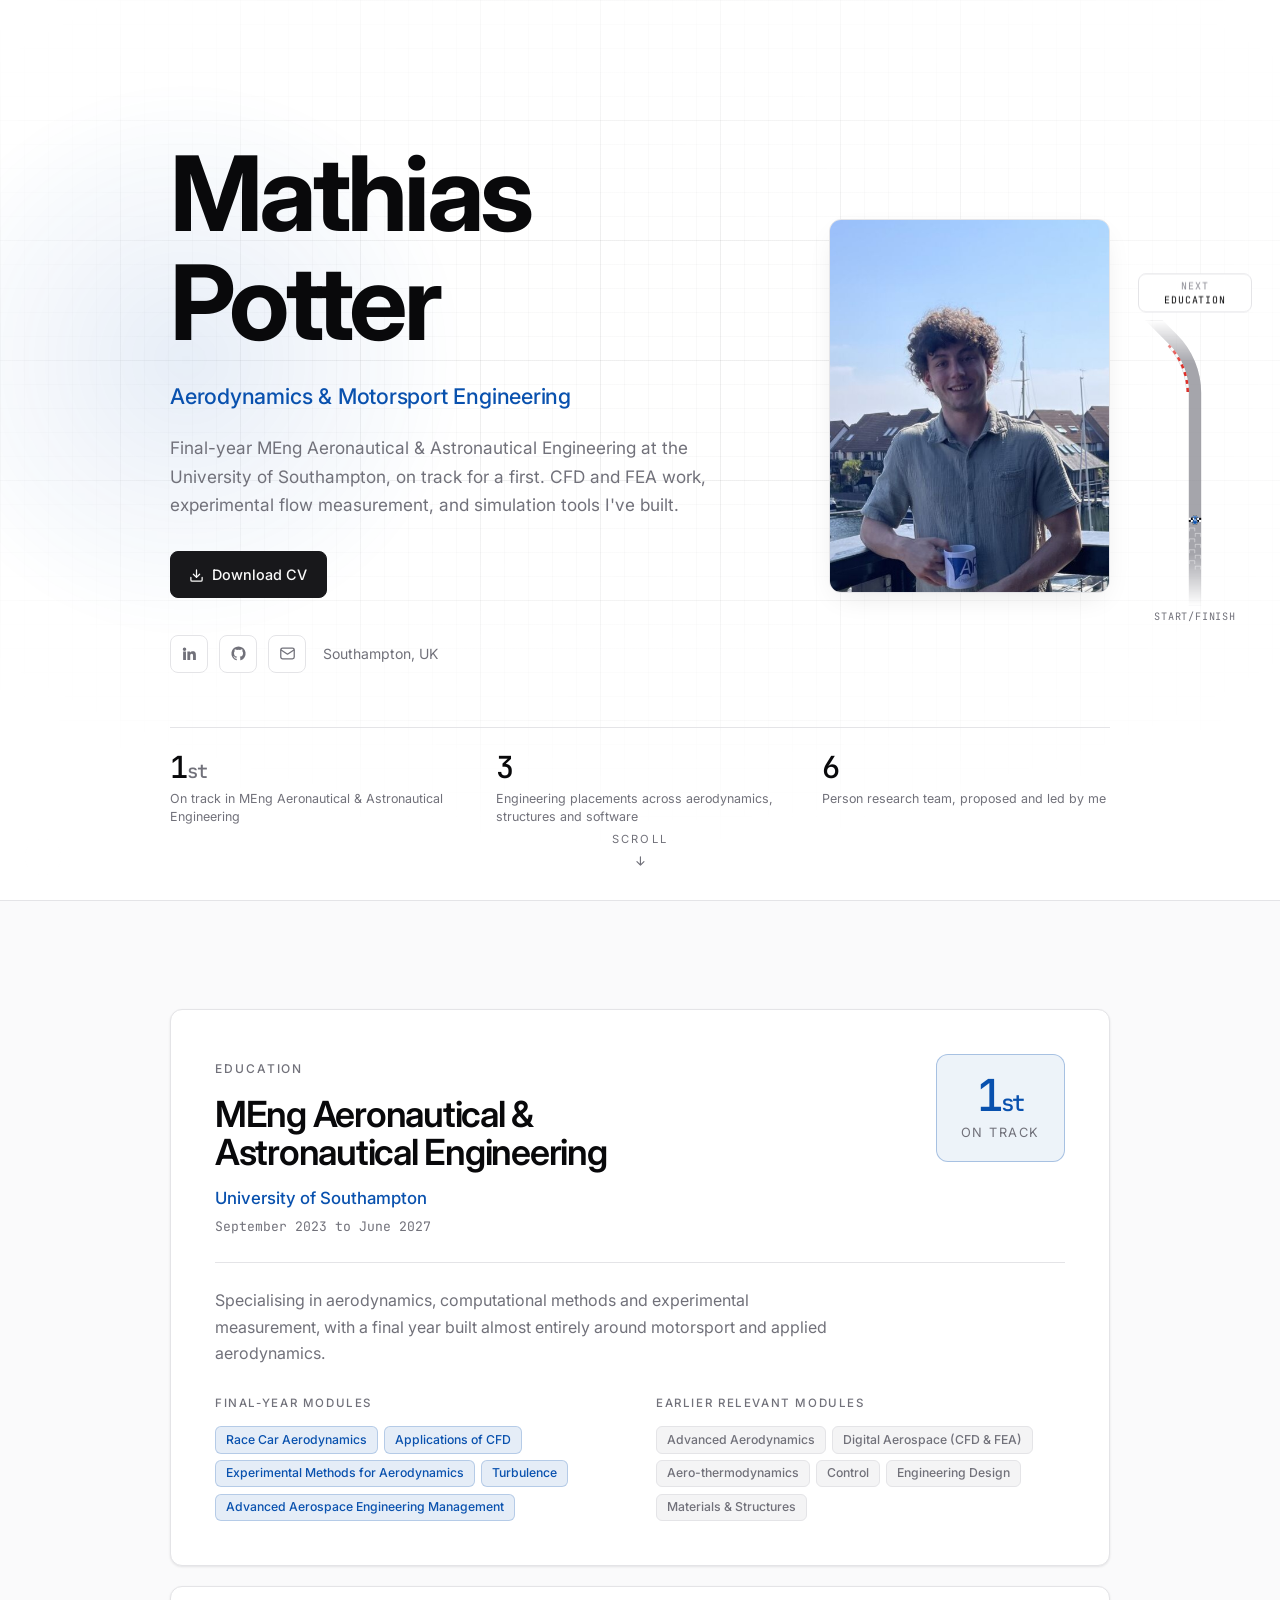
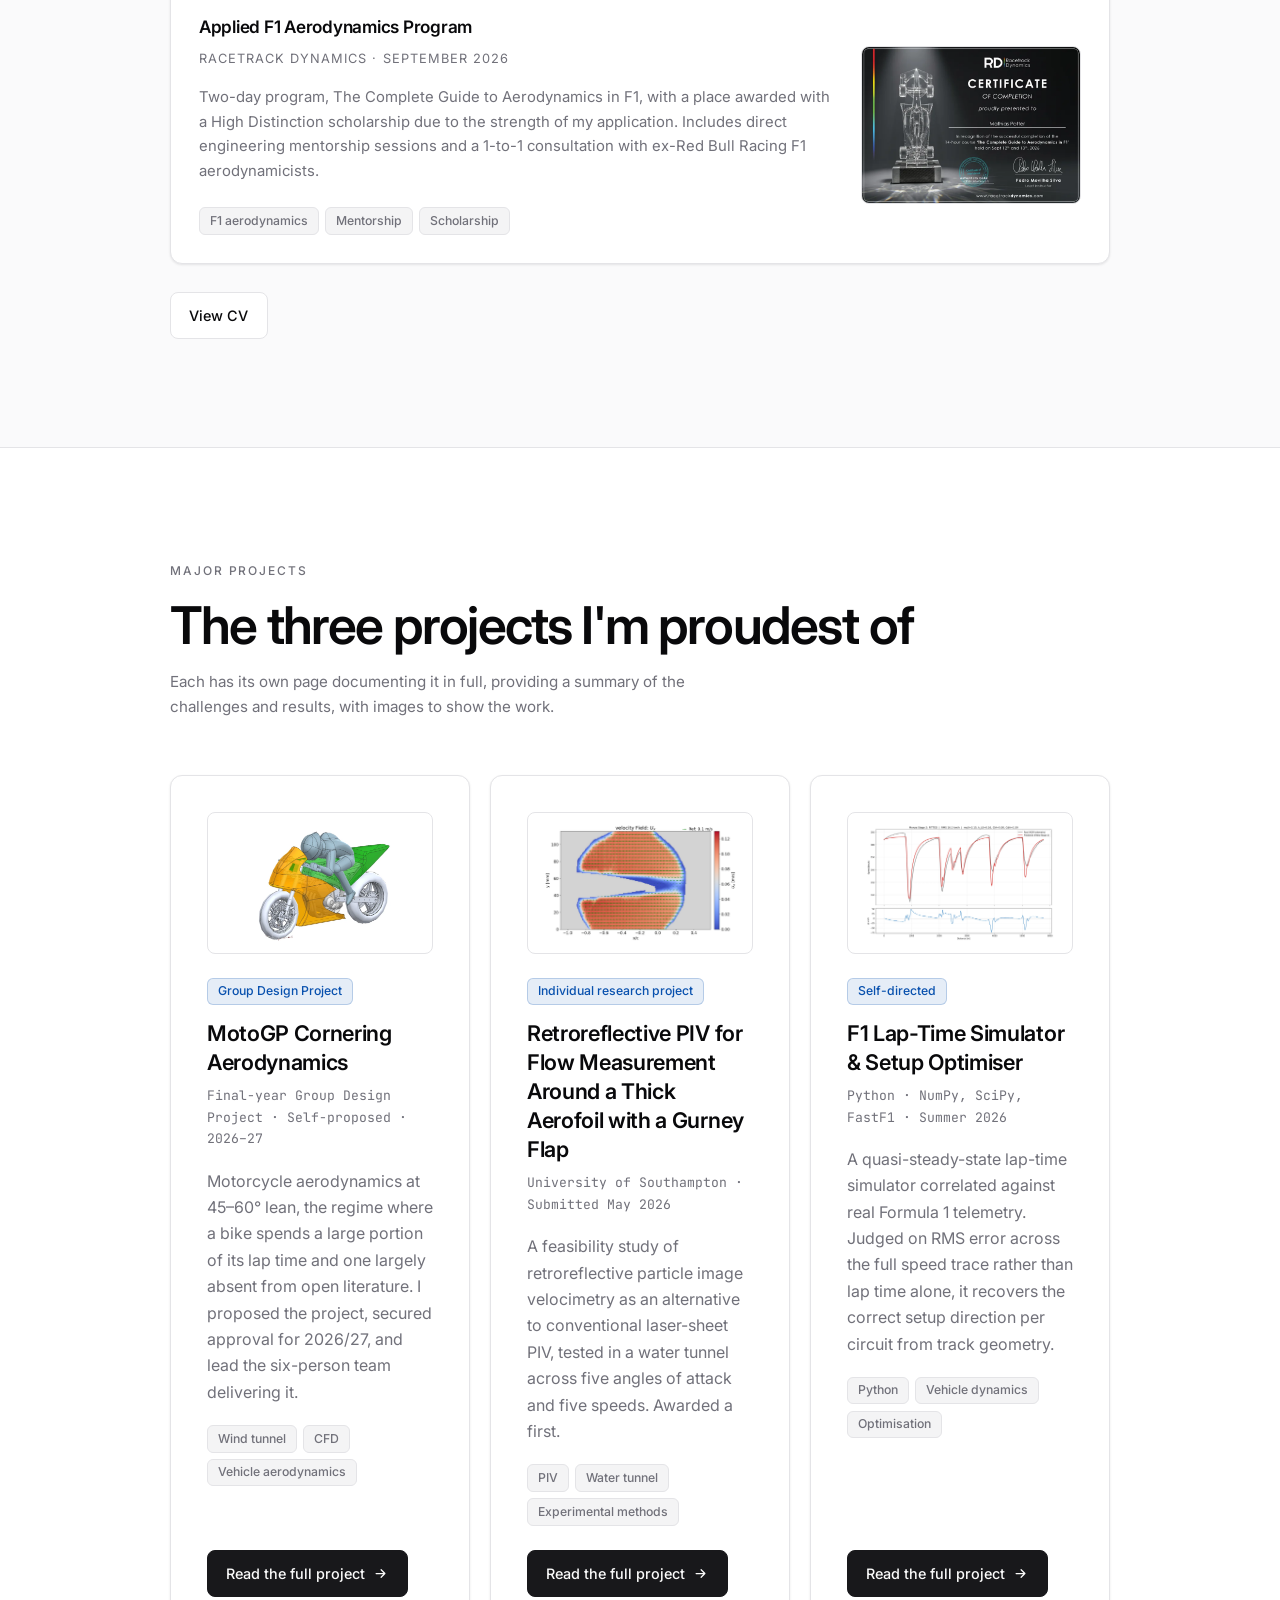
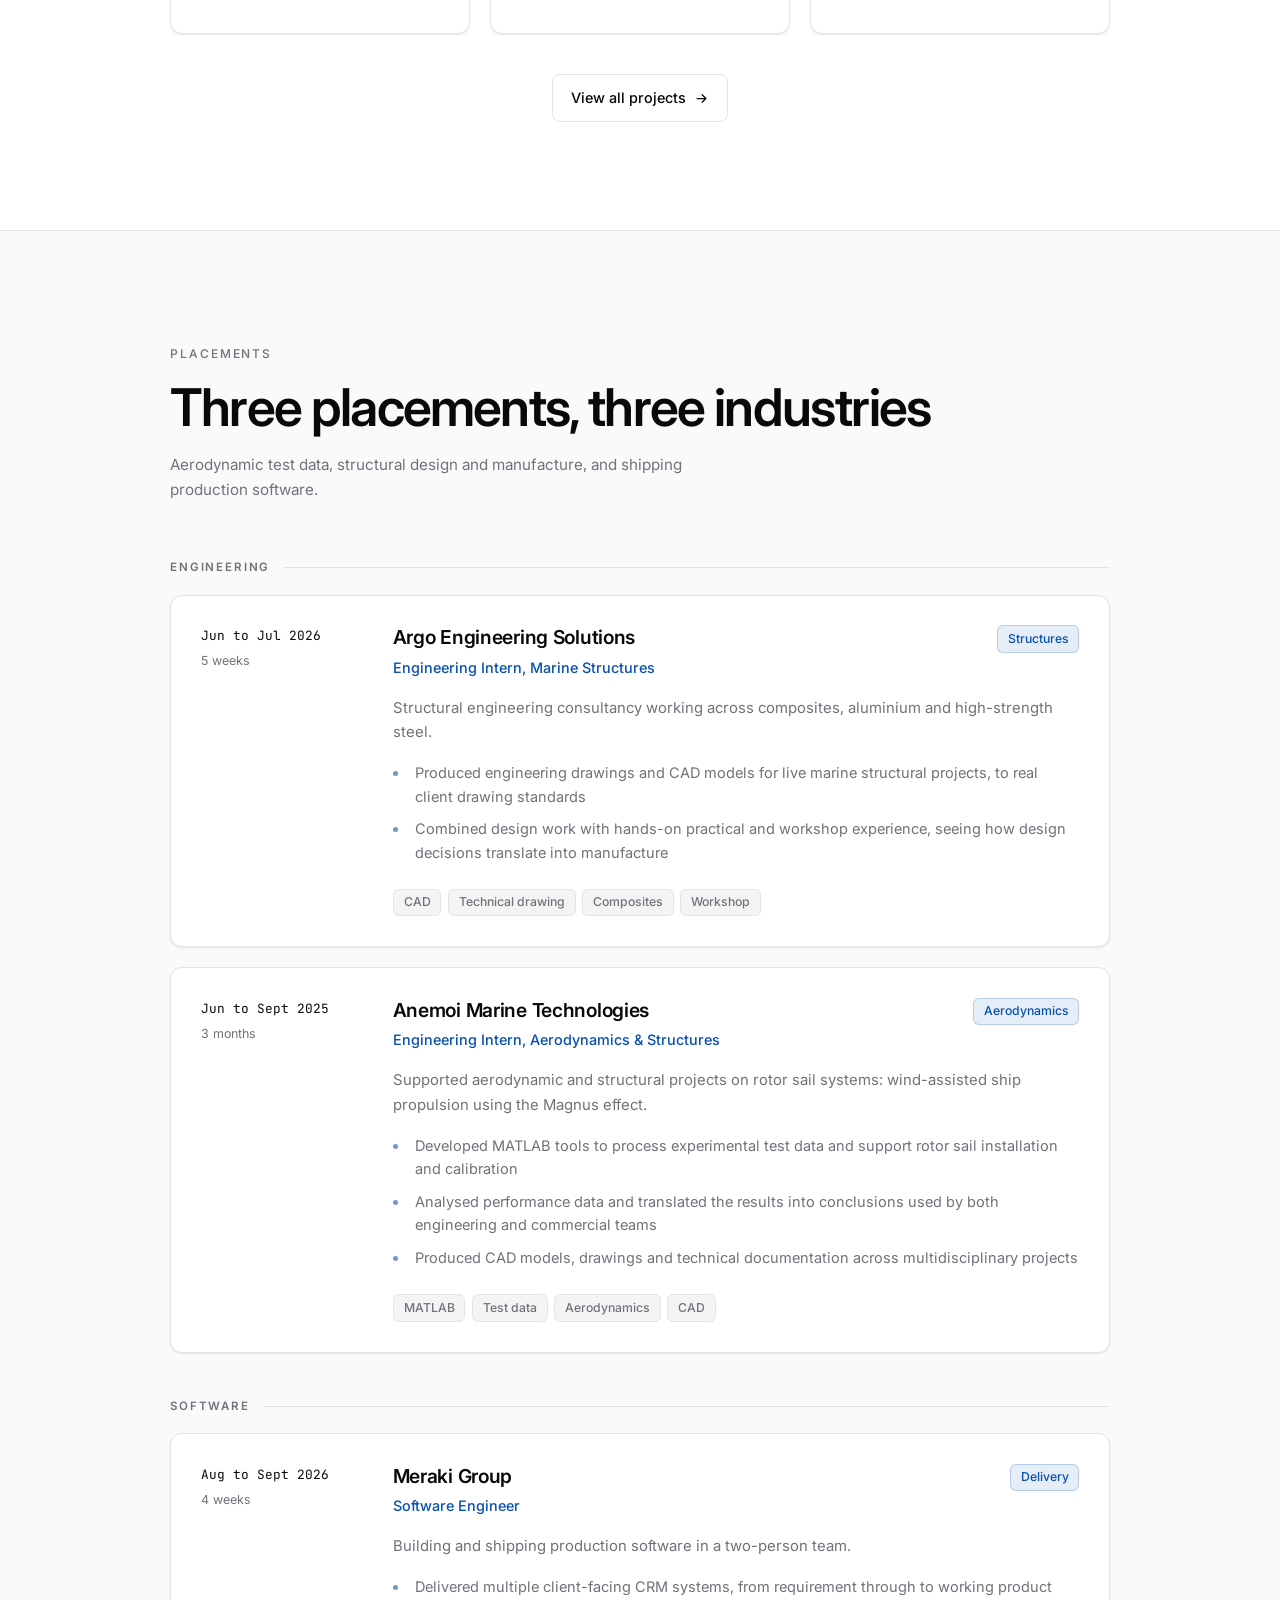
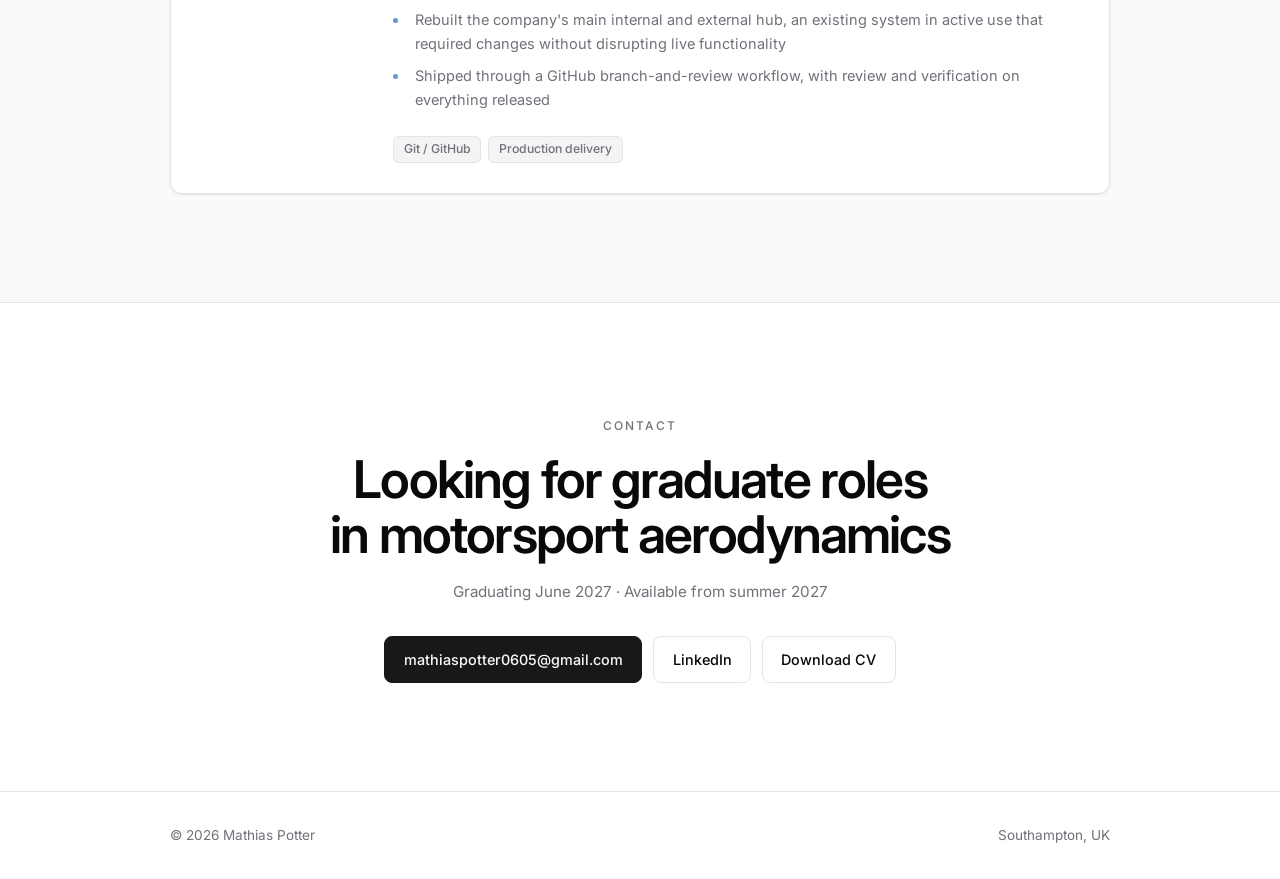
==== commit fb9abeee: "Add the F1 course certificate, drop the hero projects button The Racetrack Dynamics card carries a s" ====
--- a/index.html
+++ b/index.html
@@ -92,10 +92,6 @@
         <a class="btn btn-primary" href="assets/docs/Mathias_Potter_CV.pdf">
           <svg viewBox="0 0 24 24" width="15" height="15" fill="none" stroke="currentColor" stroke-width="2" stroke-linecap="round" stroke-linejoin="round"><path d="M21 15v4a2 2 0 0 1-2 2H5a2 2 0 0 1-2-2v-4M7 10l5 5 5-5M12 15V3"/></svg>
           Download CV
-        </a>
-        <a class="btn" href="#major">
-          Major projects
-          <svg viewBox="0 0 24 24" width="15" height="15" fill="none" stroke="currentColor" stroke-width="2" stroke-linecap="round" stroke-linejoin="round"><path d="M5 12h14M13 6l6 6-6 6"/></svg>
         </a>
       </div>
 
@@ -200,18 +196,30 @@
     </div>
 
     <div class="cards edu-cards">
-      <article class="card reveal">
-        <div class="card-top">
-          <h3>Applied F1 Aerodynamics Program</h3>
-        </div>
-        <p class="card-meta">Racetrack Dynamics &middot; September 2026</p>
-        <p>
-          Two-day program, The Complete Guide to Aerodynamics in F1, with a place
-          awarded with a High Distinction scholarship due to the strength of my
-          application. Includes direct engineering mentorship sessions and a 1-to-1
-          consultation with ex-Red Bull Racing F1 aerodynamicists.
-        </p>
-        <div class="tags"><span>F1 aerodynamics</span><span>Mentorship</span><span>Scholarship</span></div>
+      <article class="card card-with-cert reveal">
+        <div class="card-cert-body">
+          <div class="card-top">
+            <h3>Applied F1 Aerodynamics Program</h3>
+          </div>
+          <p class="card-meta">Racetrack Dynamics &middot; September 2026</p>
+          <p>
+            Two-day program, The Complete Guide to Aerodynamics in F1, with a place
+            awarded with a High Distinction scholarship due to the strength of my
+            application. Includes direct engineering mentorship sessions and a 1-to-1
+            consultation with ex-Red Bull Racing F1 aerodynamicists.
+          </p>
+          <div class="tags"><span>F1 aerodynamics</span><span>Mentorship</span><span>Scholarship</span></div>
+        </div>
+        <!-- Small in the card, full size in a dialog. Without JS the button
+             has nothing to open, so it is a plain link to the full image. -->
+        <a class="cert-thumb" href="assets/images/rd-certificate.webp"
+           data-lightbox="#certDialog" aria-label="View certificate">
+          <img src="assets/images/rd-certificate-thumb.webp" width="720" height="514"
+               alt="Racetrack Dynamics certificate of completion" loading="lazy">
+          <span class="cert-zoom" aria-hidden="true">
+            <svg viewBox="0 0 24 24" width="15" height="15" fill="none" stroke="currentColor" stroke-width="2" stroke-linecap="round" stroke-linejoin="round"><path d="M15 3h6v6M9 21H3v-6M21 3l-7 7M3 21l7-7"/></svg>
+          </span>
+        </a>
       </article>
     </div>
 
@@ -536,6 +544,17 @@
   <p class="circuit-label" id="circuitLabel">Start/finish</p>
 </aside>
 
+<!-- Certificate, full size. Styled after the shadcn Dialog: dimmed and
+     blurred overlay, bordered panel, close button top right. Native <dialog>
+     gives focus trapping and Escape for free. -->
+<dialog class="lightbox" id="certDialog" aria-label="Racetrack Dynamics certificate">
+  <button class="lightbox-close" type="button" aria-label="Close" data-lightbox-close>
+    <svg viewBox="0 0 24 24" width="16" height="16" fill="none" stroke="currentColor" stroke-width="2" stroke-linecap="round"><path d="M18 6L6 18M6 6l12 12"/></svg>
+  </button>
+  <img src="assets/images/rd-certificate.webp" width="2800" height="2000" loading="lazy"
+       alt="Certificate of completion from Racetrack Dynamics for The Complete Guide to Aerodynamics in F1, awarded to Mathias Potter, 12 and 13 September 2026">
+</dialog>
+
 <script src="site.js"></script>
 </body>
 </html>
--- a/style.css
+++ b/style.css
@@ -1661,3 +1661,96 @@
 
 /* A world that rotates under you is far more motion than a dot on a map. */
 @media (prefers-reduced-motion: reduce) { .circuit { display: none; } }
+
+/* ------------------------------ LIGHTBOX --------------------------------
+   A card that carries a small image, and a dialog that shows it full size.
+   Modelled on the shadcn Dialog: dark blurred overlay, a bordered panel that
+   fades and scales up from 95%, and a close button in the corner.
+   ------------------------------------------------------------------------ */
+
+.card-with-cert {
+  display: grid;
+  grid-template-columns: minmax(0, 1fr) 220px;
+  gap: 1.75rem;
+  align-items: center;
+}
+.card-cert-body > :last-child { margin-bottom: 0; }
+
+.cert-thumb {
+  position: relative;
+  display: block;
+  border: 1px solid hsl(var(--border));
+  border-radius: var(--radius-sm);
+  overflow: hidden;
+  cursor: zoom-in;
+  transition: border-color .2s ease, transform .2s ease, box-shadow .2s ease;
+}
+.cert-thumb img { display: block; width: 100%; height: auto; }
+.cert-thumb:hover,
+.cert-thumb:focus-visible {
+  border-color: hsl(var(--ring));
+  box-shadow: var(--shadow-lg);
+  transform: translateY(-2px);
+}
+.cert-zoom {
+  position: absolute; right: .5rem; bottom: .5rem;
+  display: grid; place-items: center;
+  width: 28px; height: 28px;
+  border-radius: 6px;
+  background: hsl(0 0% 0% / .55);
+  color: #fff;
+  opacity: 0;
+  transition: opacity .2s ease;
+}
+.cert-thumb:hover .cert-zoom,
+.cert-thumb:focus-visible .cert-zoom { opacity: 1; }
+
+@media (max-width: 720px) {
+  .card-with-cert { grid-template-columns: 1fr; }
+  .cert-thumb { max-width: 320px; }
+}
+
+.lightbox {
+  width: min(1100px, calc(100vw - 2rem));
+  max-width: none;
+  max-height: calc(100vh - 2rem);
+  padding: 0;
+  border: 1px solid hsl(var(--border));
+  border-radius: var(--radius);
+  background: hsl(var(--card));
+  box-shadow: 0 25px 50px -12px hsl(0 0% 0% / .5);
+  overflow: hidden;
+}
+.lightbox img {
+  display: block;
+  width: 100%; height: auto;
+  max-height: calc(100vh - 2rem);
+  object-fit: contain;
+}
+.lightbox::backdrop {
+  background: hsl(0 0% 0% / .8);
+  backdrop-filter: blur(4px);
+}
+.lightbox[open] { animation: lightbox-in .2s ease-out; }
+.lightbox[open]::backdrop { animation: lightbox-fade .2s ease-out; }
+@keyframes lightbox-in { from { opacity: 0; transform: scale(.95); } }
+@keyframes lightbox-fade { from { opacity: 0; } }
+
+.lightbox-close {
+  position: absolute; top: .75rem; right: .75rem;
+  display: grid; place-items: center;
+  width: 34px; height: 34px;
+  border: 1px solid hsl(0 0% 100% / .2);
+  border-radius: var(--radius-sm);
+  background: hsl(0 0% 0% / .55);
+  color: #fff;
+  cursor: pointer;
+  opacity: .8;
+  transition: opacity .15s ease;
+}
+.lightbox-close:hover { opacity: 1; }
+.lightbox-close:focus-visible { outline: 2px solid hsl(var(--ring)); outline-offset: 2px; }
+
+@media (prefers-reduced-motion: reduce) {
+  .lightbox[open], .lightbox[open]::backdrop { animation: none; }
+}
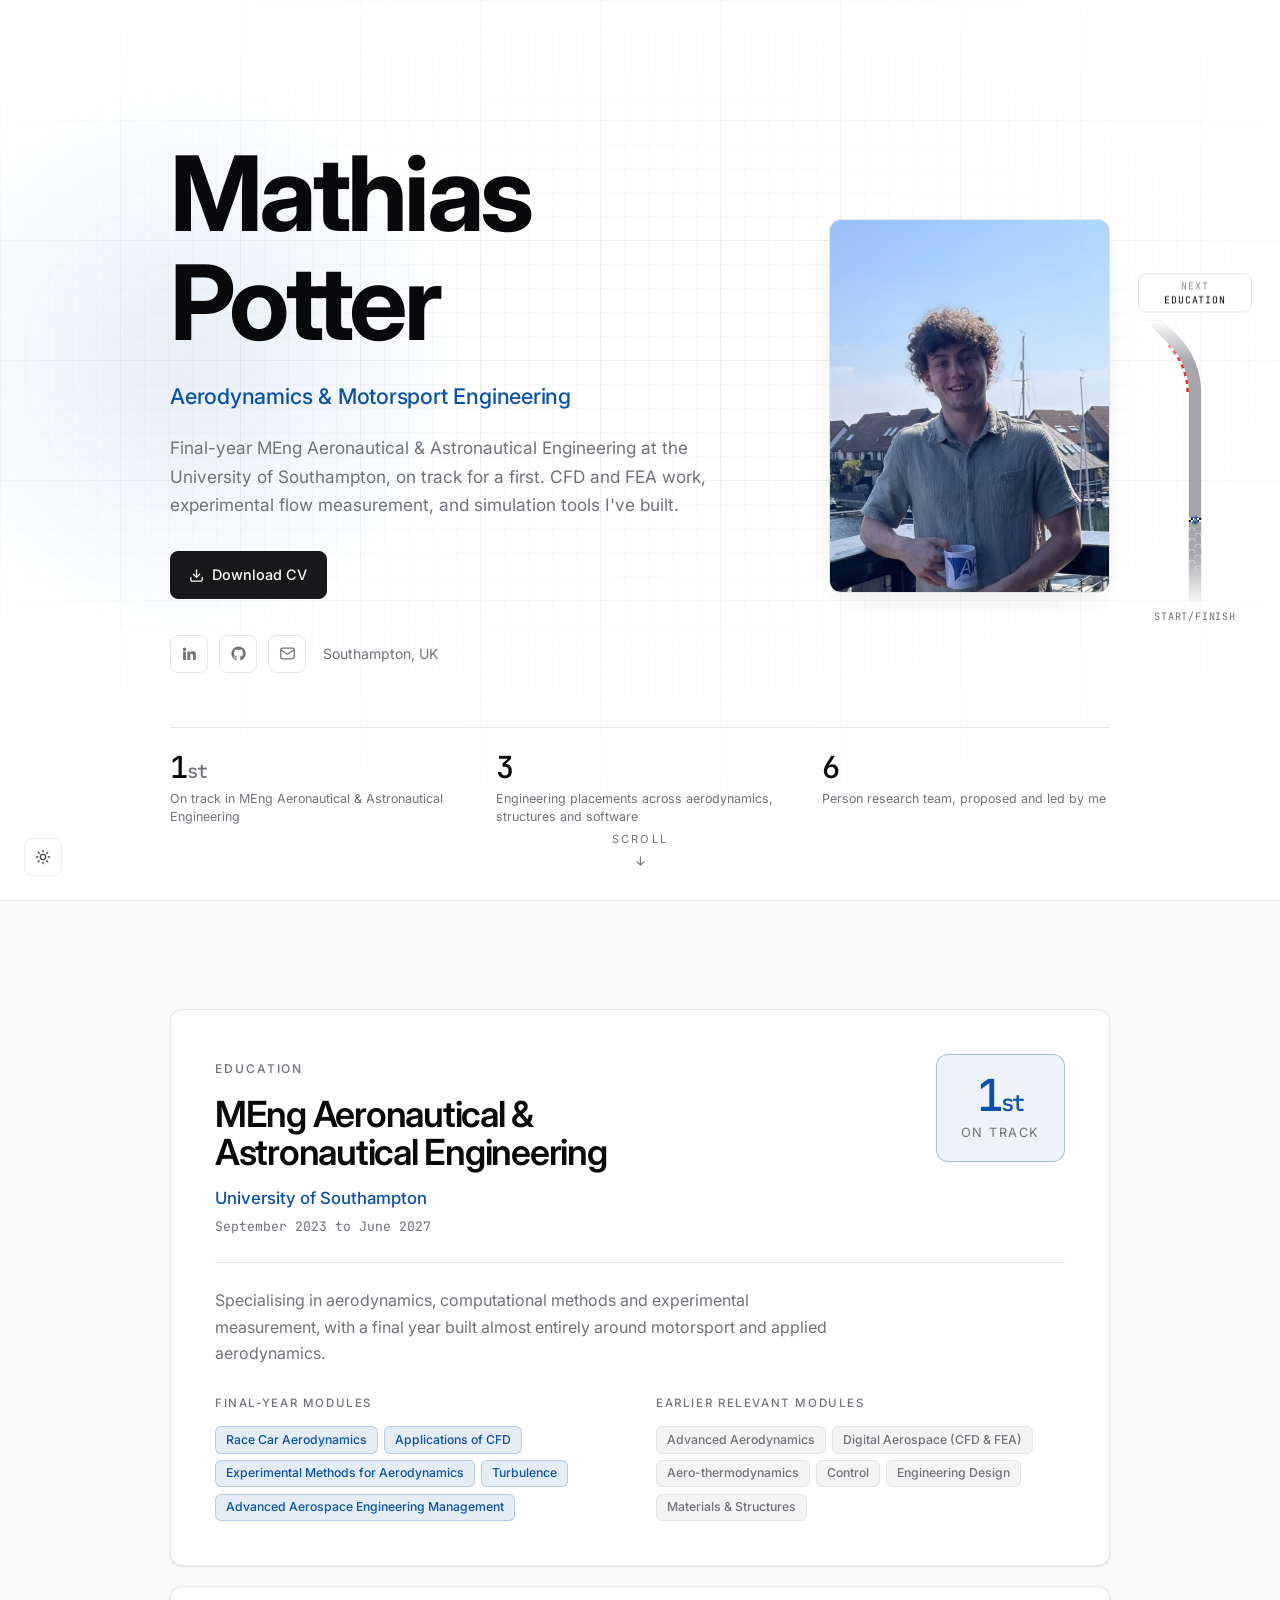
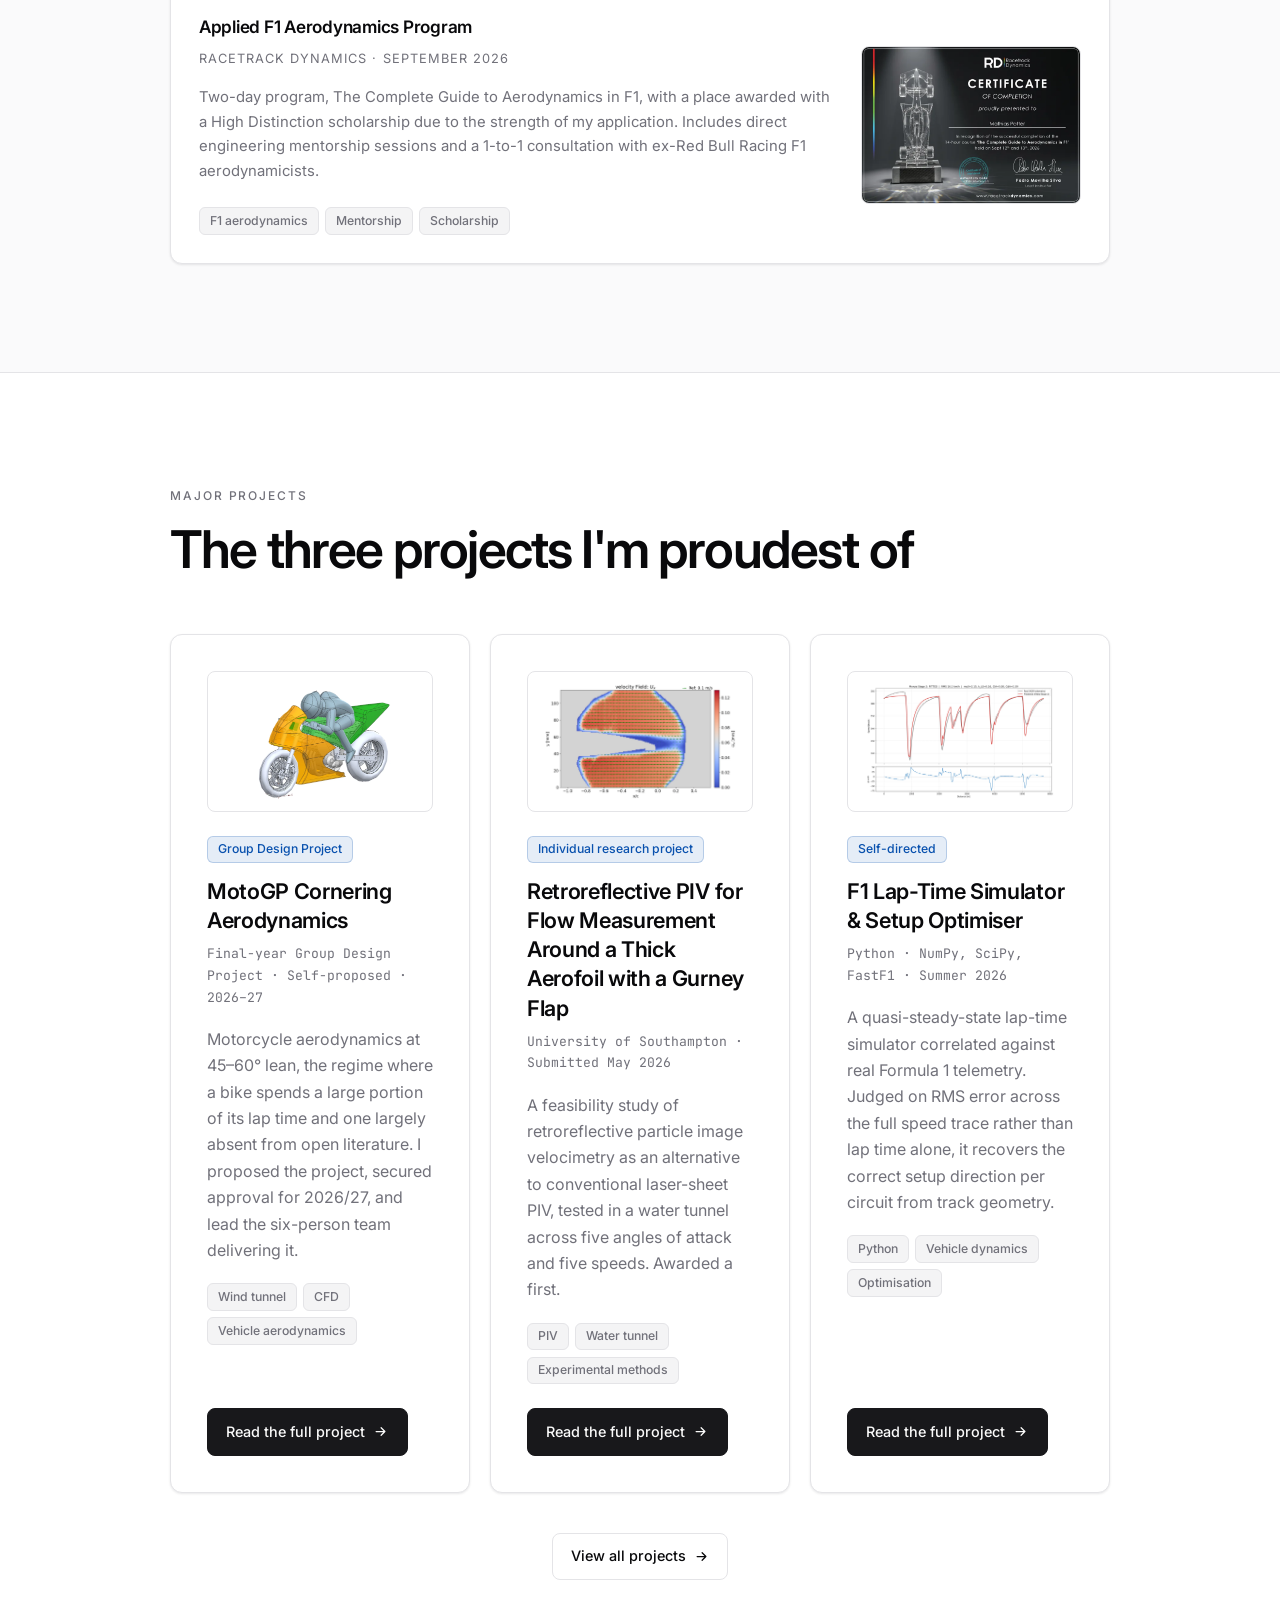
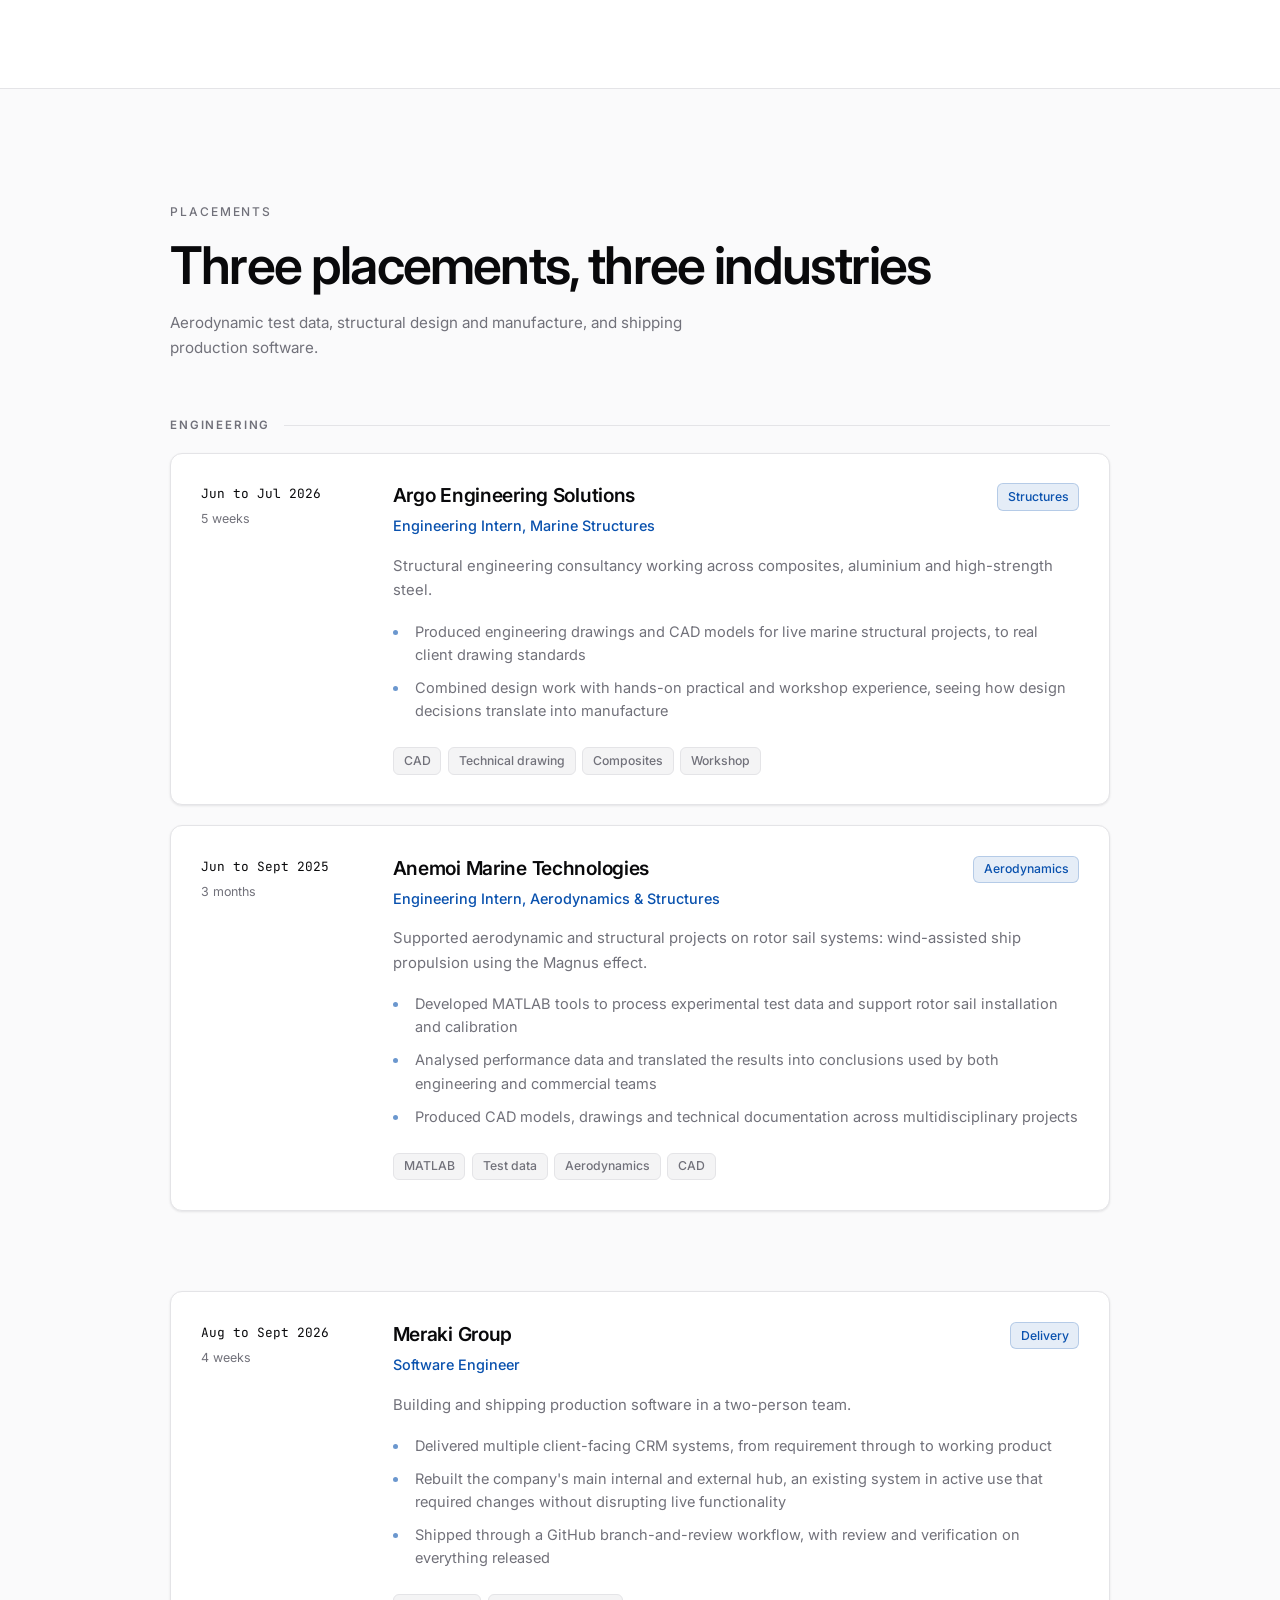
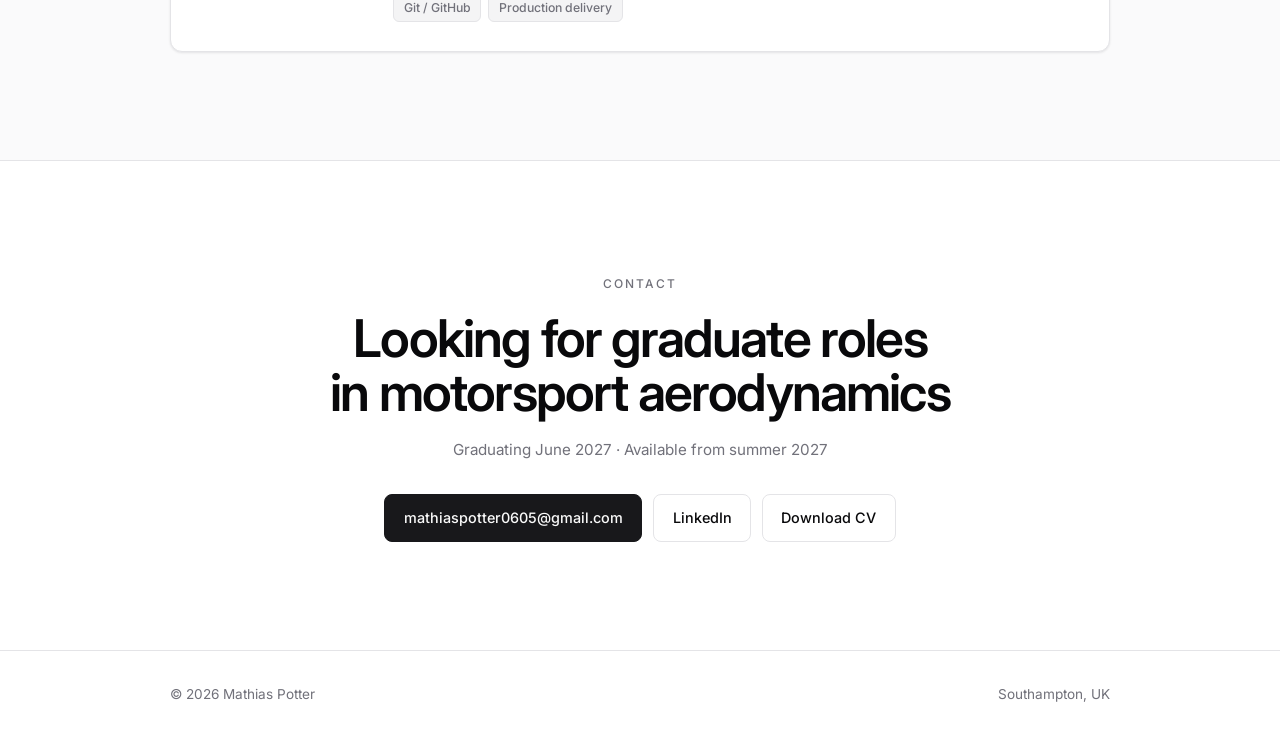
==== commit 65ba3403: "Flatten the project pages and move abstracts to the top Abstracts now open the F1 and PIV pages with" ====
--- a/index.html
+++ b/index.html
@@ -223,10 +223,6 @@
       </article>
     </div>
 
-    <div class="hero-actions edu-actions reveal">
-      <a class="btn" href="assets/docs/Mathias_Potter_CV.pdf">View CV</a>
-    </div>
-
   </div>
 </section>
 
@@ -236,10 +232,6 @@
     <div class="section-head reveal">
       <span class="eyebrow">Major projects</span>
       <h2>The three projects I'm proudest of</h2>
-      <p class="section-sub">
-        Each has its own page documenting it in full, providing a summary of the
-        challenges and results, with images to show the work.
-      </p>
     </div>
 
     <!-- The three cards are deliberately thin. Each one is a title, a couple of
--- a/style.css
+++ b/style.css
@@ -738,20 +738,23 @@
 .card-img.is-figure { object-fit: contain; background: #fff; }
 
 /* ----------------------------- ABSTRACT --------------------------------
-   Was a <details> disclosure. It is the formal statement of the work, so it
-   reads as part of the article now rather than as something to go and find.
+   Opens the article on the project pages that have one. No box around it:
+   a label, the text, and a rule separating it from the write-up below.
    ---------------------------------------------------------------------- */
 
-.abstract-block {
-  border: 1px solid hsl(var(--border));
-  border-radius: var(--radius-sm);
-  background: hsl(var(--muted) / .55);
-  padding: 1.4rem 1.5rem;
-}
-.abstract-block p {
-  font-size: .92rem;
-  line-height: 1.72;
-  color: hsl(var(--muted-foreground));
+.abstract {
+  padding-bottom: 2.25rem;
+  margin-bottom: .5rem;
+  border-bottom: 1px solid hsl(var(--border));
+}
+.prose .abstract h2.micro-label {
+  font-size: .7rem; letter-spacing: .16em;
+  margin: 0 0 .8rem;
+}
+.abstract p {
+  font-size: 1rem;
+  line-height: 1.75;
+  color: hsl(var(--foreground) / .8);
 }
 
 /* ------------------------------ CARD IMAGE ------------------------------ */
@@ -822,7 +825,6 @@
 
 /* Scholarship sits under the degree card, reusing the shared .card system. */
 .edu-cards { margin-top: 1.25rem; }
-.edu-actions { margin-top: 1.75rem; }
 
 /* .tag-accent styling now comes from the badge system, nothing needed here. */
 
@@ -1108,9 +1110,8 @@
   margin: 2rem 0;
   padding: 1.25rem 1.4rem;
   border: 1px solid hsl(var(--border));
-  border-left: 2px solid hsl(var(--accent));
-  border-radius: 0 var(--radius-sm) var(--radius-sm) 0;
-  background: hsl(var(--muted) / .55);
+  border-radius: var(--radius);
+  background: hsl(var(--card));
 }
 .callout p { font-size: .93rem; color: hsl(var(--muted-foreground)); }
 .callout .callout-label {
@@ -1121,11 +1122,9 @@
   margin-bottom: .5rem;
 }
 
-/* --- facts band ---------------------------------------------------------
-   This information used to sit in a sticky rail beside the prose, which cost
-   the text a third of the width and left both columns feeling cramped. As a
-   band under the hero it is scannable in one pass, and the article below gets
-   the full measure to itself.
+/* --- tools band ---------------------------------------------------------
+   One row of method and tool tags under the hero. The facts grid that sat
+   above it repeated the hero meta and was removed.
    ---------------------------------------------------------------------- */
 
 .micro-label {
@@ -1138,35 +1137,12 @@
 .proj-band {
   border-bottom: 1px solid hsl(var(--border));
   background: hsl(var(--muted) / .45);
-  padding: 1.75rem 0;
-}
-
-.proj-facts {
-  display: grid;
-  grid-template-columns: repeat(auto-fit, minmax(190px, 1fr));
-  gap: 1.5rem 2rem;
-  margin: 0;
-}
-.proj-facts > div { min-width: 0; }
-.proj-facts dt {
-  font-size: .7rem; font-weight: 500;
-  text-transform: uppercase; letter-spacing: .14em;
-  color: hsl(var(--muted-foreground));
-  margin-bottom: .3rem;
-}
-.proj-facts dd {
-  margin: 0;
-  font-size: .92rem;
-  line-height: 1.45;
-  color: hsl(var(--foreground));
+  padding: 1.25rem 0;
 }
 
 .proj-tools {
   display: flex; align-items: baseline; gap: 1rem;
   flex-wrap: wrap;
-  margin-top: 1.6rem;
-  padding-top: 1.4rem;
-  border-top: 1px solid hsl(var(--border));
 }
 .proj-tools .micro-label { margin-bottom: 0; flex-shrink: 0; }
 .proj-tools .tags { margin-top: 0; }
@@ -1239,7 +1215,7 @@
   position: relative;
   border: 1px solid hsl(var(--border));
   border-radius: var(--radius);
-  background: hsl(var(--muted) / .5);
+  background: hsl(var(--muted) / .3);
   overflow: hidden;
 }
 
@@ -1248,7 +1224,6 @@
    for the moment before the first image reports its size. */
 .carousel.is-ready .carousel-frame {
   aspect-ratio: 16 / 10;
-  background: hsl(var(--muted) / .4);
   touch-action: pan-y;
 }
 
@@ -1273,7 +1248,6 @@
   flex: 0 0 100%;
   width: 100%; height: 100%;
   display: flex; align-items: center; justify-content: center;
-  padding: clamp(.85rem, 2vw, 1.6rem);
 }
 
 /* The box fills the slide and object-fit does the letterboxing, which is what
@@ -1285,7 +1259,6 @@
 .carousel.is-ready .carousel-photo {
   width: 100%; height: 100%;
   object-fit: contain;
-  filter: drop-shadow(0 14px 30px rgb(0 0 0 / .55));
   user-select: none;
   -webkit-user-drag: none;
 }
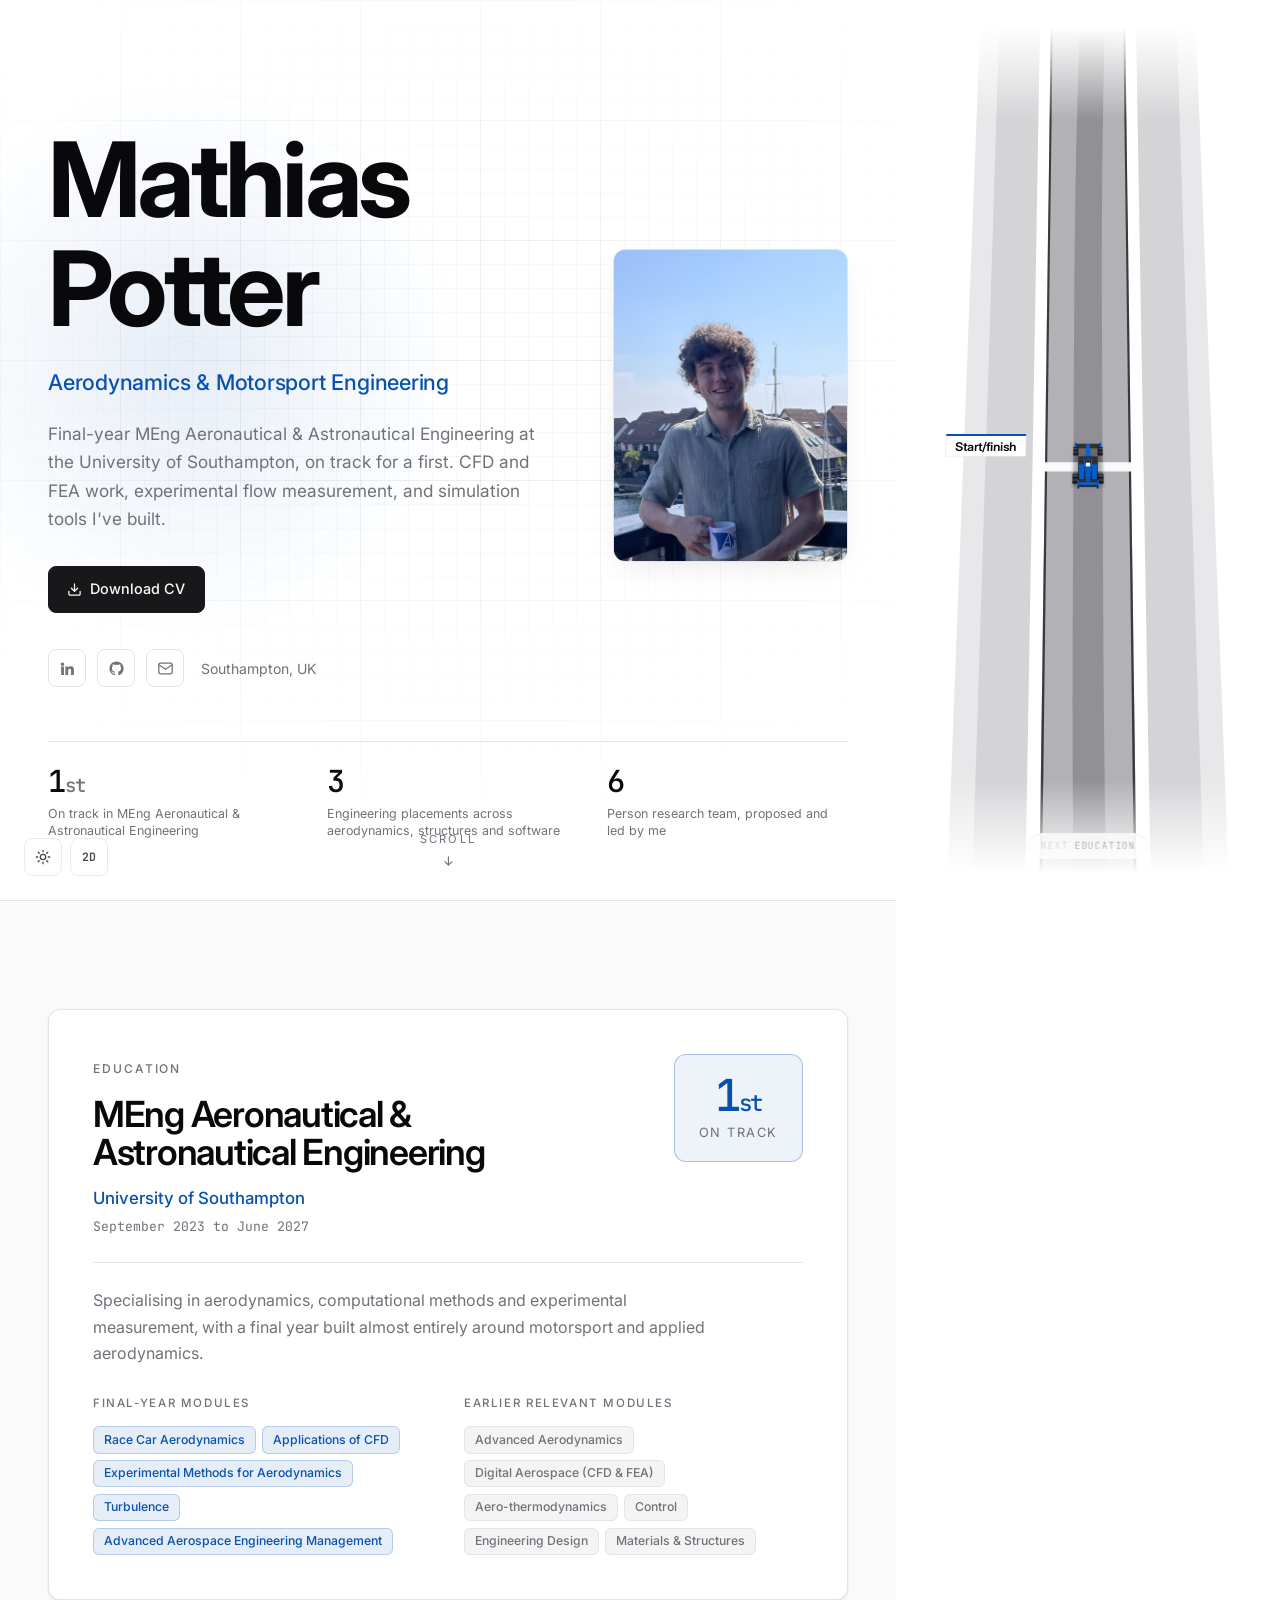
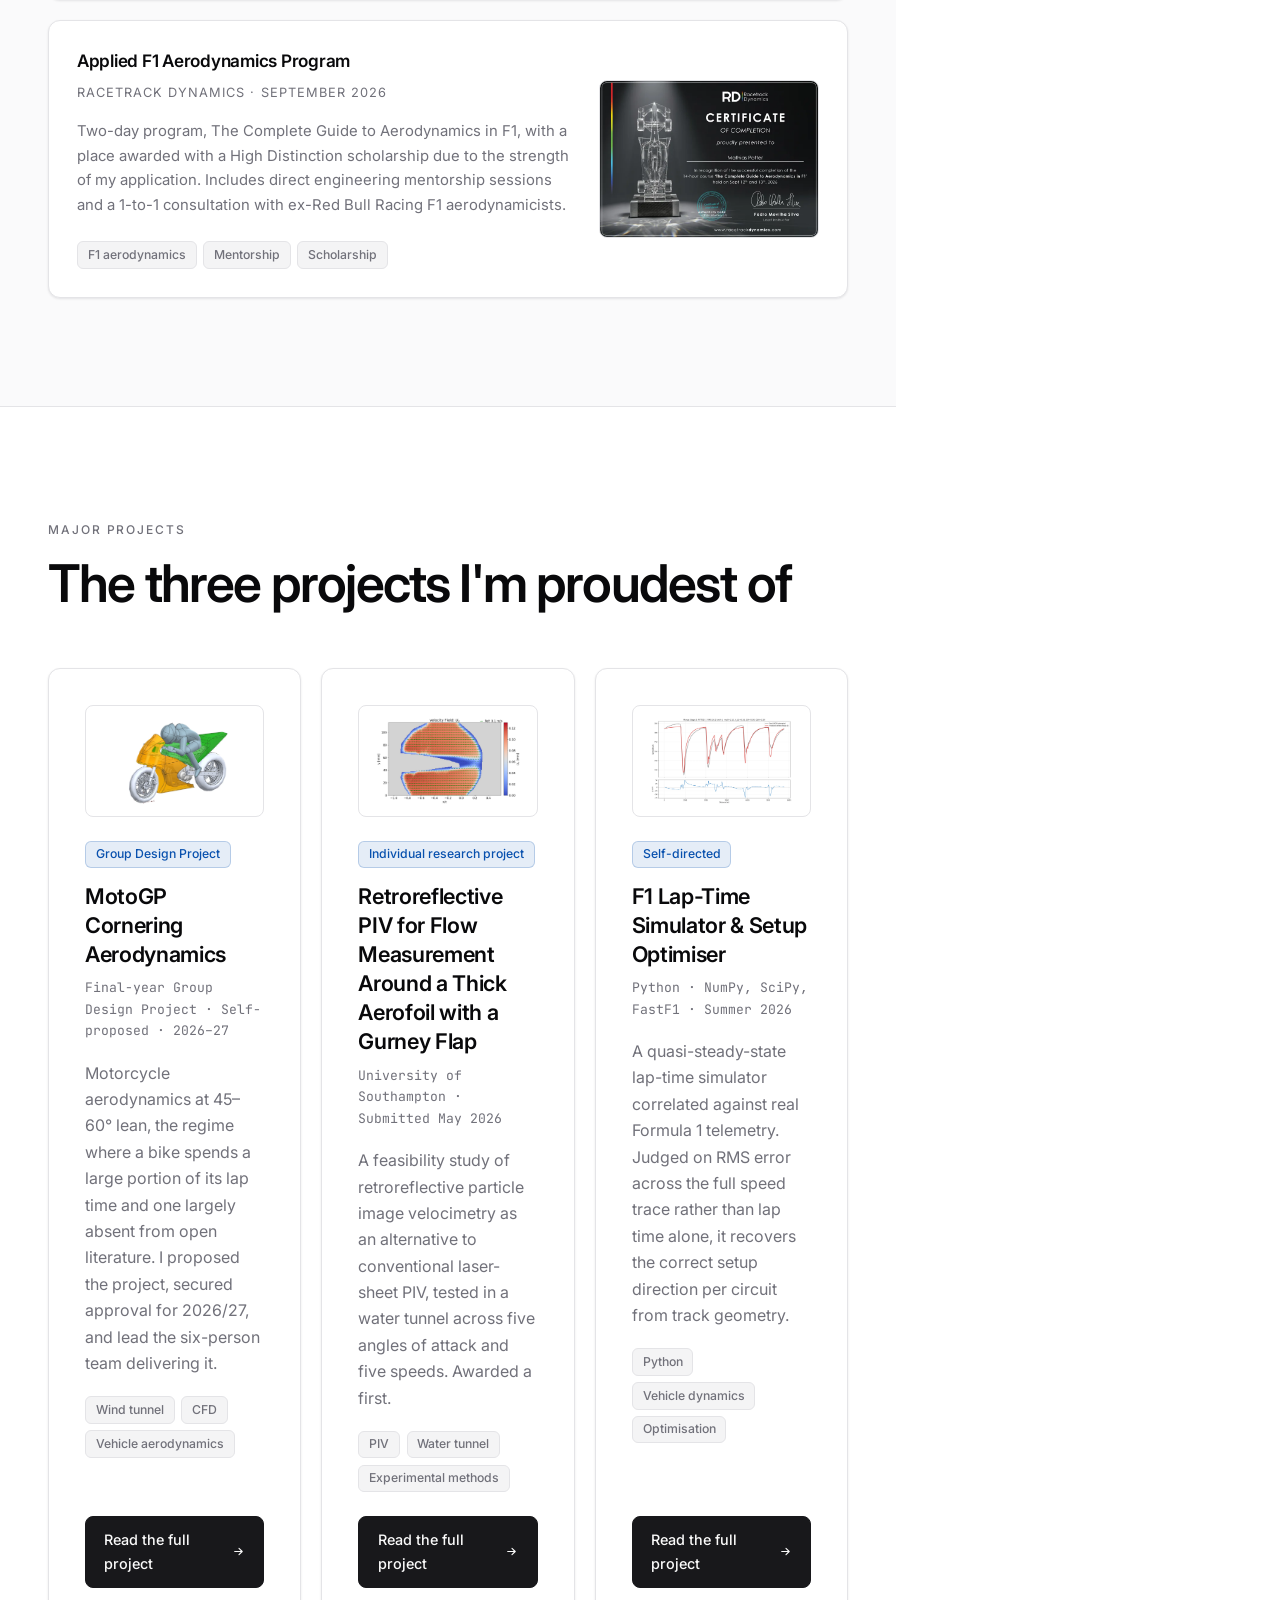
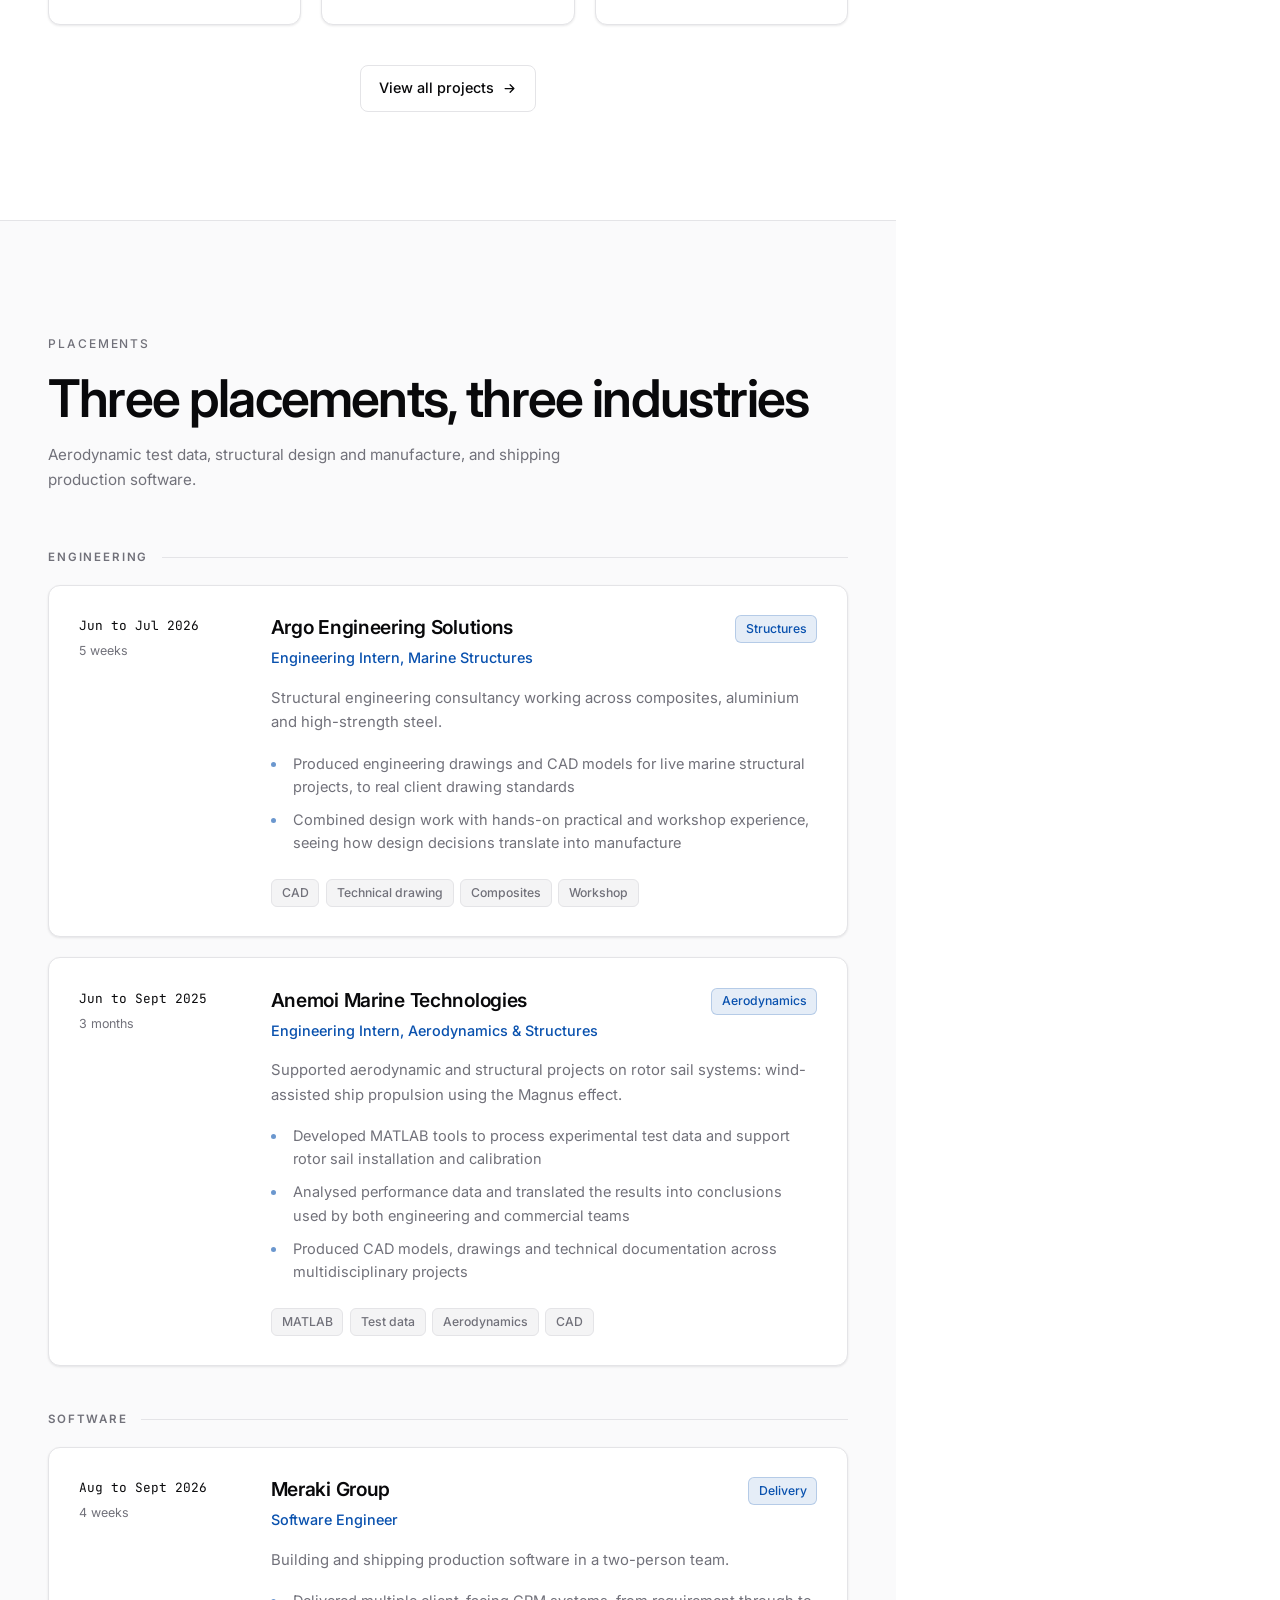
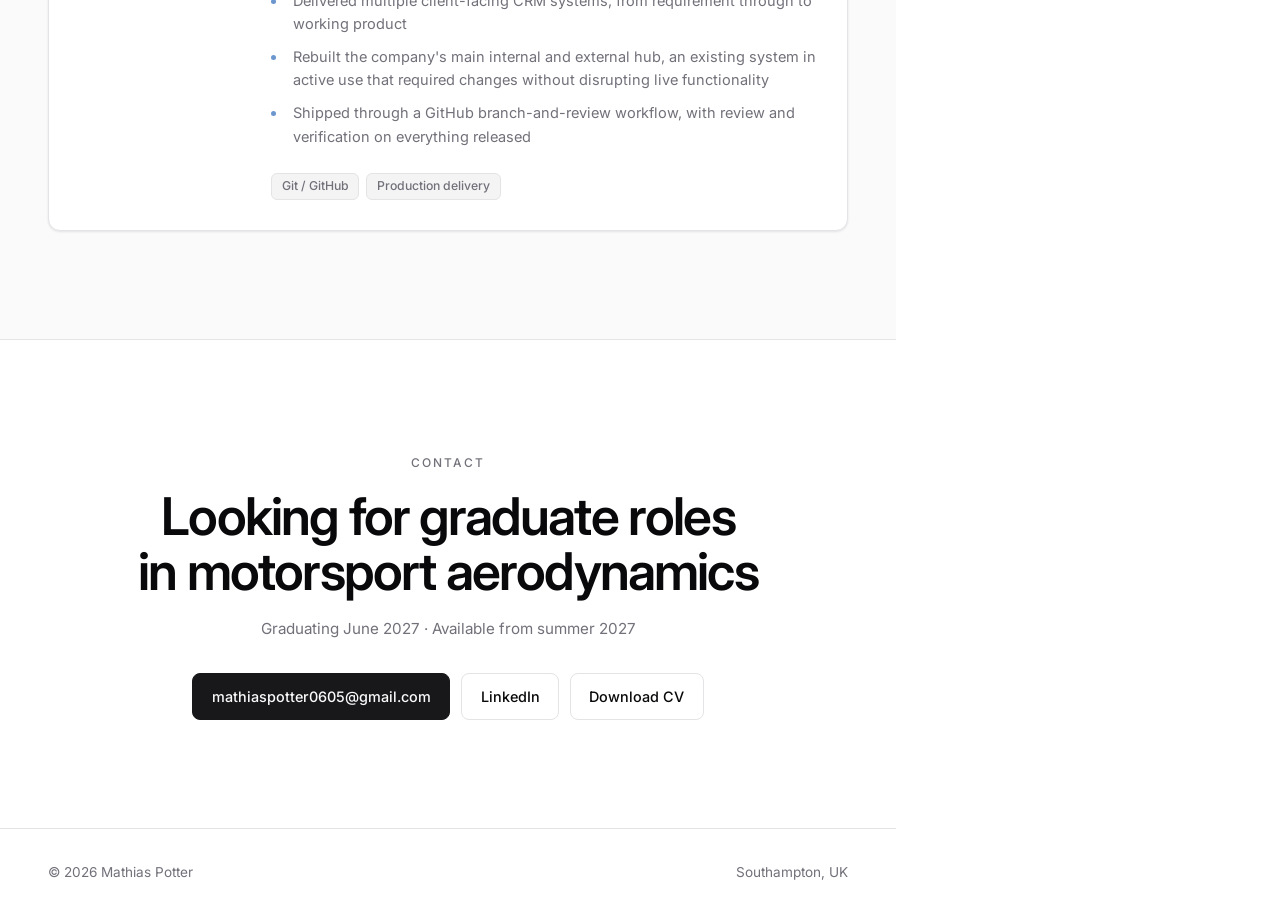
==== commit 9a5c5213: "Add a 3D circuit view and a switch between it and the map The circuit widget can now be drawn a seco" ====
--- a/index.html
+++ b/index.html
@@ -40,7 +40,7 @@
 
     // The intro plays once per session so repeat navigation isn't gated by it.
     var reduce = window.matchMedia('(prefers-reduced-motion: reduce)').matches;
-    var force = /[?&]intro=1/.test(location.search);   // ?intro=1 replays it on demand
+    var force = /[?&]intro=1/.test(location.search);   // ?intro=1 replays it on demand
     var seen;
     try { seen = sessionStorage.getItem('introSeen'); } catch (e) { seen = null; }
     if (!reduce && (force || !seen)) {
@@ -536,6 +536,7 @@
   <p class="circuit-label" id="circuitLabel">Start/finish</p>
 </aside>
 
+
 <!-- Certificate, full size. Styled after the shadcn Dialog: dimmed and
      blurred overlay, bordered panel, close button top right. Native <dialog>
      gives focus trapping and Escape for free. -->
@@ -547,6 +548,8 @@
        alt="Certificate of completion from Racetrack Dynamics for The Complete Guide to Aerodynamics in F1, awarded to Mathias Potter, 12 and 13 September 2026">
 </dialog>
 
+
+<script src="circuit3d.js"></script>
 <script src="site.js"></script>
 </body>
 </html>
--- a/style.css
+++ b/style.css
@@ -20,6 +20,12 @@
   --primary-foreground:0 0% 98%;
   --accent:            214 90% 36%;   /* navy, carried from the CV */
   --ring:              240 5% 65%;
+  --kerb:              0 72% 48%;
+  /* The line worn into the road, in the circuit band. Darker than the road
+     in daylight and lighter than it at night, since a dark tint on a dark
+     road is invisible. */
+  --worn:              0 0% 0% / .18;
+  --worn-deep:         0 0% 0% / .26;
   --shadow: 0 1px 2px 0 hsl(240 6% 10% / .04), 0 1px 3px 0 hsl(240 6% 10% / .06);
   --shadow-lg: 0 10px 30px -10px hsl(240 6% 10% / .12);
 }
@@ -35,6 +41,9 @@
   --primary-foreground:240 10% 6%;
   --accent:            214 90% 62%;
   --ring:              240 5% 40%;
+  --kerb:              0 70% 55%;
+  --worn:              0 0% 100% / .05;
+  --worn-deep:         0 0% 100% / .08;
   --shadow: 0 1px 2px 0 hsl(0 0% 0% / .3);
   --shadow-lg: 0 10px 30px -10px hsl(0 0% 0% / .5);
 }
@@ -52,6 +61,10 @@
 *, *::before, *::after { box-sizing: border-box; }
 
 html { scroll-behavior: smooth; -webkit-text-size-adjust: 100%; }
+
+/* Hide the scrollbar chrome, scrolling itself is untouched */
+html { scrollbar-width: none; -ms-overflow-style: none; }
+html::-webkit-scrollbar, body::-webkit-scrollbar { width: 0; height: 0; display: none; }
 
 body {
   margin: 0;
@@ -1727,3 +1740,242 @@
 @media (prefers-reduced-motion: reduce) {
   .lightbox[open], .lightbox[open]::backdrop { animation: none; }
 }
+
+/* ==========================================================================
+   CIRCUIT STRIP, 3D: the same circuit, seen from a helicopter
+
+   The widget above, drawn by circuit3d.js from a camera high above and
+   behind the car into the same gutter down the right of the window. Only
+   the geometry is shared: that one is a map of the lap, this is a window
+   onto the road.
+
+   While both are in the file, the 3D strip is the default and ?circuit=2d
+   puts the flat map back, so the two can be compared on the same page.
+   site.js sets data-circuit="3d" on <html> once it is up, and everything
+   below the layers hangs off that: the flat map goes, and the page gives up
+   more of its width than the map needed, since the view wants the room.
+   ========================================================================== */
+
+:root {
+  /* Wider than the flat map's 380px cap, and its height follows unless the
+     window is too short for it. The tuning panel writes these two. */
+  --c3d-w: clamp(280px, 30vw, 460px);
+  --c3d-fade-y: 11%;
+  --c3d-fade-x: 8%;
+}
+
+.c3d {
+  position: fixed;
+  right: 0;
+  top: 50%;
+  translate: 0 -50%;
+  z-index: 40;
+  width: var(--c3d-w);
+  height: min(calc(var(--c3d-w) * 2.5), 94vh);
+  /* Off by default, like the flat map: it earns its place only where there
+     is room for it, which is the breakpoint at the end of this block. */
+  display: none;
+  overflow: hidden;
+  /* No card and no border, as the flat map had none. The mask fades the
+     world out on all four sides so it reads as a window onto the circuit
+     rather than a panel stuck to the edge of the page. */
+  -webkit-mask-image:
+    linear-gradient(to bottom, transparent 0, #000 var(--c3d-fade-y),
+                    #000 calc(100% - var(--c3d-fade-y)), transparent 100%),
+    linear-gradient(to right, transparent 0, #000 var(--c3d-fade-x),
+                    #000 calc(100% - var(--c3d-fade-x)), transparent 100%);
+  -webkit-mask-composite: source-in;
+  mask-image:
+    linear-gradient(to bottom, transparent 0, #000 var(--c3d-fade-y),
+                    #000 calc(100% - var(--c3d-fade-y)), transparent 100%),
+    linear-gradient(to right, transparent 0, #000 var(--c3d-fade-x),
+                    #000 calc(100% - var(--c3d-fade-x)), transparent 100%);
+  mask-composite: intersect;
+  /* Hidden until the page has been measured, so the lap never shows starting
+     from the wrong place. */
+  opacity: 0;
+  transition: opacity .5s ease;
+}
+
+.c3d[data-ready="true"] { opacity: 1; }
+.c3d-view { display: block; width: 100%; height: 100%; }
+
+/* The road, out from the centreline. Everything here is a flat fill: the
+   projection does the work, so there is no stroke anywhere in the strip. */
+/* From this high the ground plane covers the whole frame, so filling it
+   would put a slab of colour where the flat map had none, and there is no
+   horizon in shot to draw. The verge carries the edge of the world and the
+   page shows through past it. */
+.c3d-ground { fill: none; }
+.c3d-horizon { display: none; }
+.c3d-road { fill: hsl(var(--muted-foreground) / .55); }
+.c3d-edge { fill: hsl(var(--foreground) / .7); }
+.c3d-apron { fill: hsl(var(--muted-foreground) / .3); }
+.c3d-verge { fill: hsl(var(--muted-foreground) / .16); }
+.c3d-rline { fill: hsl(var(--worn)); }
+.c3d-rubber { fill: hsl(var(--worn-deep)); }
+.c3d-kerb-a { fill: hsl(var(--kerb)); }
+.c3d-kerb-b { fill: hsl(0 0% 98%); }
+.c3d-flag { fill: hsl(0 0% 98%); }
+.c3d-wall-face { fill: hsl(var(--foreground) / .32); }
+.c3d-wall-top { fill: hsl(var(--foreground) / .5); }
+.c3d-shadow { fill: hsl(0 0% 0% / .28); }
+
+/* Section boards. The one the chip names takes the accent along its top. */
+.c3d-board-panel { fill: hsl(var(--card)); stroke: hsl(var(--border)); stroke-width: .6; }
+.c3d-board-back { fill: hsl(var(--muted-foreground) / .45); }
+.c3d-board-post { fill: hsl(var(--muted-foreground) / .7); }
+.c3d-board-strip { fill: hsl(var(--muted-foreground) / .6); }
+.c3d-board.is-next .c3d-board-strip { fill: hsl(var(--accent)); }
+.c3d-board-text {
+  fill: hsl(var(--foreground));
+  /* Set 100 times too large and scaled down in the transform: see the boards
+     section of circuit3d.js. */
+  font: 600 92px var(--font);
+  letter-spacing: -.5px;
+}
+
+/* The Next chip is the one part of the flat map that still earns its place,
+   so site.js moves the same button into the strip rather than a second one
+   being written. It sits at the foot, inside the fade, where there is no
+   road under it to fight with. */
+.c3d .circuit-next {
+  position: absolute;
+  left: 50%;
+  bottom: .9rem;
+  translate: -50% 0;
+  z-index: 2;
+  flex-direction: row;
+  align-items: baseline;
+  gap: .4rem;
+  width: auto;
+  margin: 0;
+  padding: .3rem .7rem;
+  border-radius: 999px;
+  line-height: 1.4;
+  white-space: nowrap;
+  background: hsl(var(--background) / .82);
+  backdrop-filter: saturate(180%) blur(8px);
+}
+
+/* An out lap, on a project page: same strip, retinted, so it never reads as
+   the circuit you left. */
+.c3d[data-mode="outlap"] { --accent: 28 92% 42%; }
+[data-theme="dark"] .c3d[data-mode="outlap"] { --accent: 32 95% 58%; }
+
+html[data-circuit="3d"] .circuit { display: none; }
+
+@media (min-width: 1280px) {
+  .c3d { display: block; }
+  /* The strip takes its width off the window first and the page centres in
+     what is left, rather than the strip squeezing into whatever gutter a
+     centred container happened to leave. That is what buys it the room. */
+  html[data-circuit="3d"] body { padding-right: var(--c3d-w); }
+  html[data-circuit="3d"] {
+    --container: min(1140px, calc(100vw - var(--c3d-w) - 6rem));
+  }
+  /* The fixed bar on a project page stops at the strip for the same reason. */
+  html[data-circuit="3d"] .nav { right: var(--c3d-w); }
+}
+
+/* A world that rotates under you is far more motion than a dot on a map. */
+@media (prefers-reduced-motion: reduce) { .c3d { display: none; } }
+
+
+/* The switch between the two, written by site.js rather than into the
+   markup, since it only means anything where both can run. It sits in the
+   bottom left corner with the theme switch, out of the reading path and at
+   the far side of the page from the circuit itself, and it names the view it
+   will move to. Below the breakpoint neither view is shown, so nor is it. */
+.circuit-toggle {
+  position: fixed; z-index: 50;
+  bottom: 1.5rem;
+  left: 1.5rem;
+  display: none;
+  place-items: center;
+  width: 38px; height: 38px;
+  padding: 0;
+  border: 1px solid hsl(var(--border));
+  border-radius: var(--radius-sm);
+  background: hsl(var(--card));
+  backdrop-filter: saturate(180%) blur(12px);
+  color: hsl(var(--foreground));
+  font: 600 .72rem/1 var(--mono, ui-monospace, monospace);
+  letter-spacing: .02em;
+  cursor: pointer;
+  opacity: .75;
+  transition: background .15s, border-color .15s, opacity .15s;
+}
+.circuit-toggle:hover { background: hsl(var(--muted)); opacity: 1; }
+/* Beside the floating theme switch where the page has one, alone where it
+   does not. */
+.circuit-toggle[data-pair="theme"] { left: calc(1.5rem + 46px); }
+
+@media (min-width: 1280px) { .circuit-toggle { display: grid; } }
+
+/* The tuning panel. Not part of the site: it is here while the camera is
+   still being argued about, and goes when the numbers are settled. */
+.c3d-tune-btn {
+  position: fixed;
+  right: .75rem; top: .75rem;
+  z-index: 60;
+  width: 30px; height: 30px;
+  display: grid; place-items: center;
+  padding: 0;
+  border: 1px solid hsl(var(--border));
+  border-radius: 8px;
+  background: hsl(var(--card) / .8);
+  backdrop-filter: blur(6px);
+  color: hsl(var(--muted-foreground));
+  cursor: pointer;
+  opacity: .45;
+  transition: opacity .15s ease, color .15s ease;
+}
+.c3d-tune-btn:hover, .c3d-tune-btn[aria-expanded="true"] {
+  opacity: 1;
+  color: hsl(var(--foreground));
+}
+.c3d-tune-btn svg { width: 15px; height: 15px; }
+
+.c3d-tune-panel {
+  position: fixed;
+  right: .75rem; top: 3.2rem;
+  z-index: 60;
+  width: min(300px, calc(100vw - 1.5rem));
+  max-height: calc(100vh - 5rem);
+  overflow: auto;
+  display: grid;
+  gap: .35rem;
+  padding: .8rem;
+  border: 1px solid hsl(var(--border));
+  border-radius: 12px;
+  background: hsl(var(--card) / .96);
+  backdrop-filter: blur(8px);
+  box-shadow: 0 10px 30px -10px hsl(0 0% 0% / .4);
+}
+.c3d-tune-panel[hidden] { display: none; }
+.c3d-tune-row {
+  display: grid;
+  grid-template-columns: 1fr auto;
+  gap: 0 .5rem;
+  font-size: .72rem;
+  color: hsl(var(--muted-foreground));
+}
+.c3d-tune-row output { font-family: var(--mono); }
+.c3d-tune-row input {
+  grid-column: 1 / -1;
+  width: 100%;
+  margin: 1px 0 0;
+  accent-color: hsl(var(--accent));
+}
+.c3d-tune-copy {
+  margin-top: .3rem;
+  padding: .35rem .6rem;
+  font: inherit;
+  font-size: .72rem;
+  border: 1px solid hsl(var(--border));
+  border-radius: 8px;
+  background: hsl(var(--card));
+  color: inherit;
+  cursor: pointer;
+}
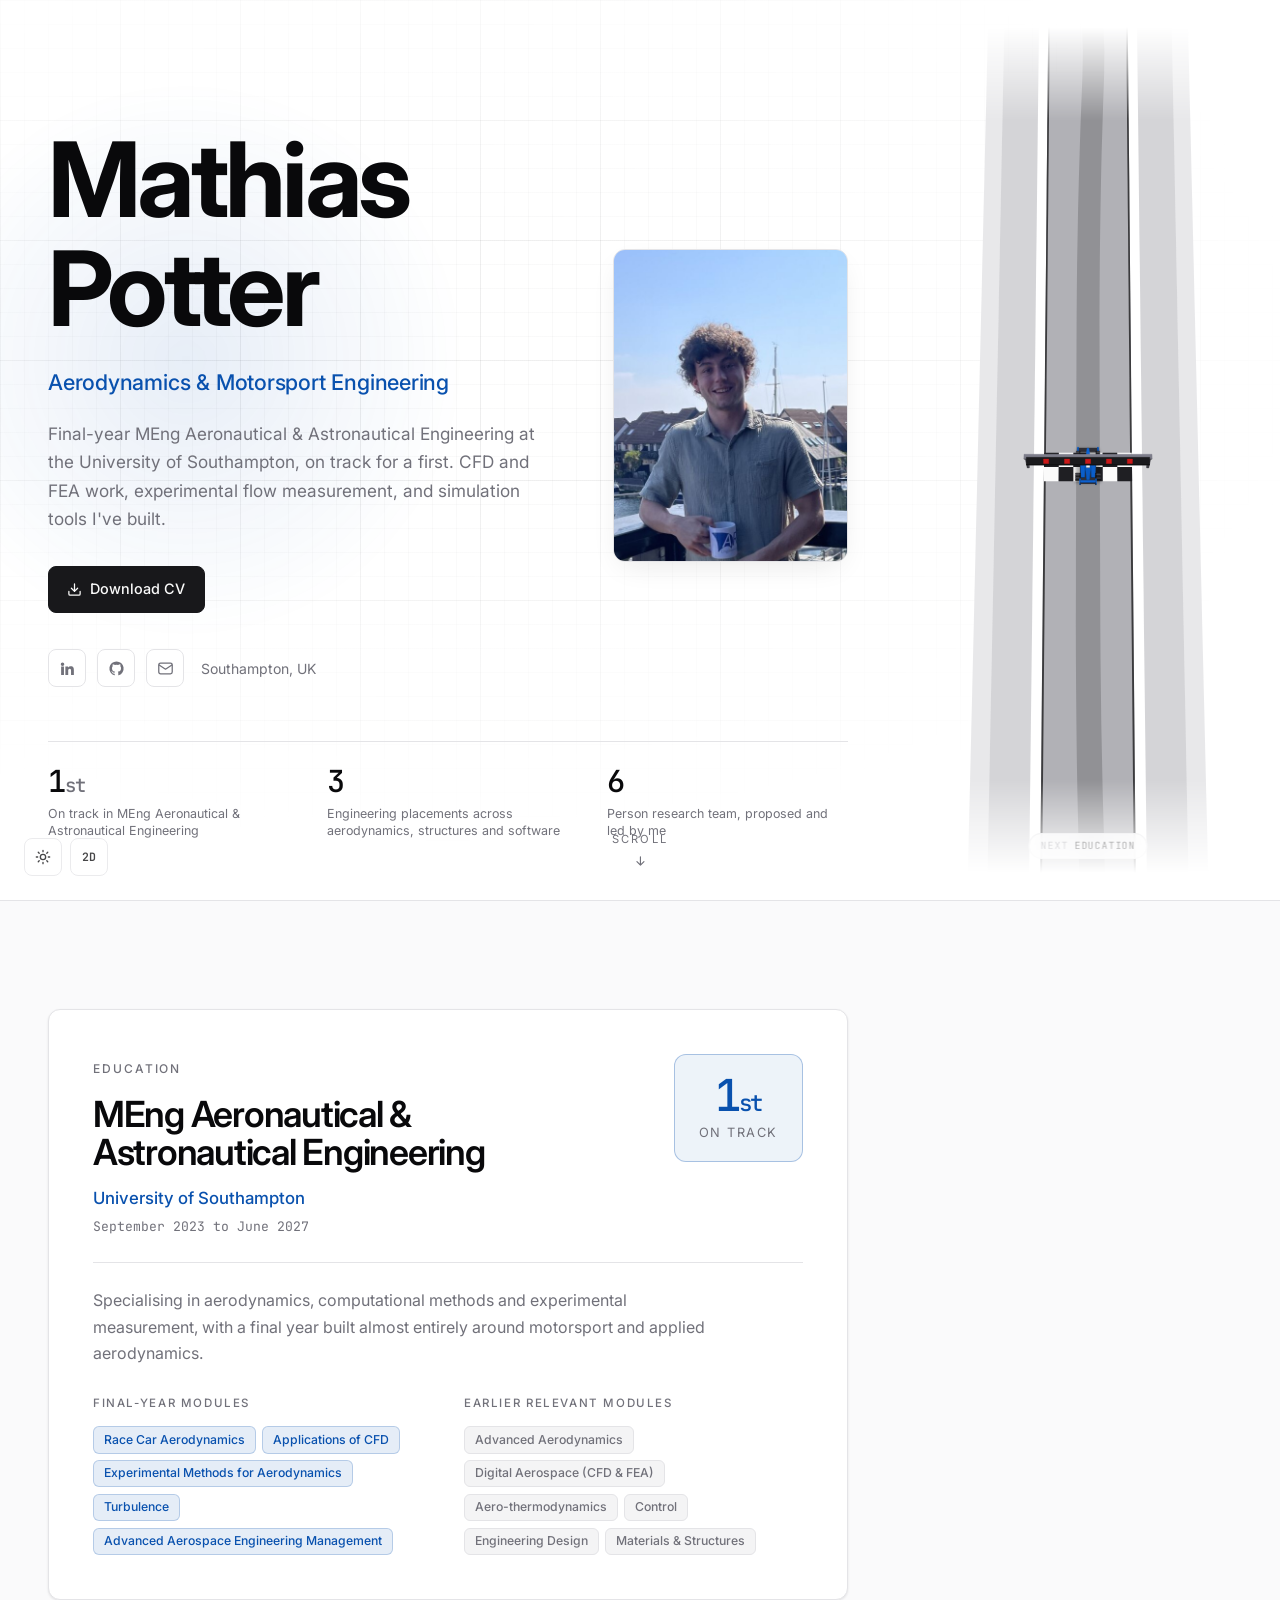
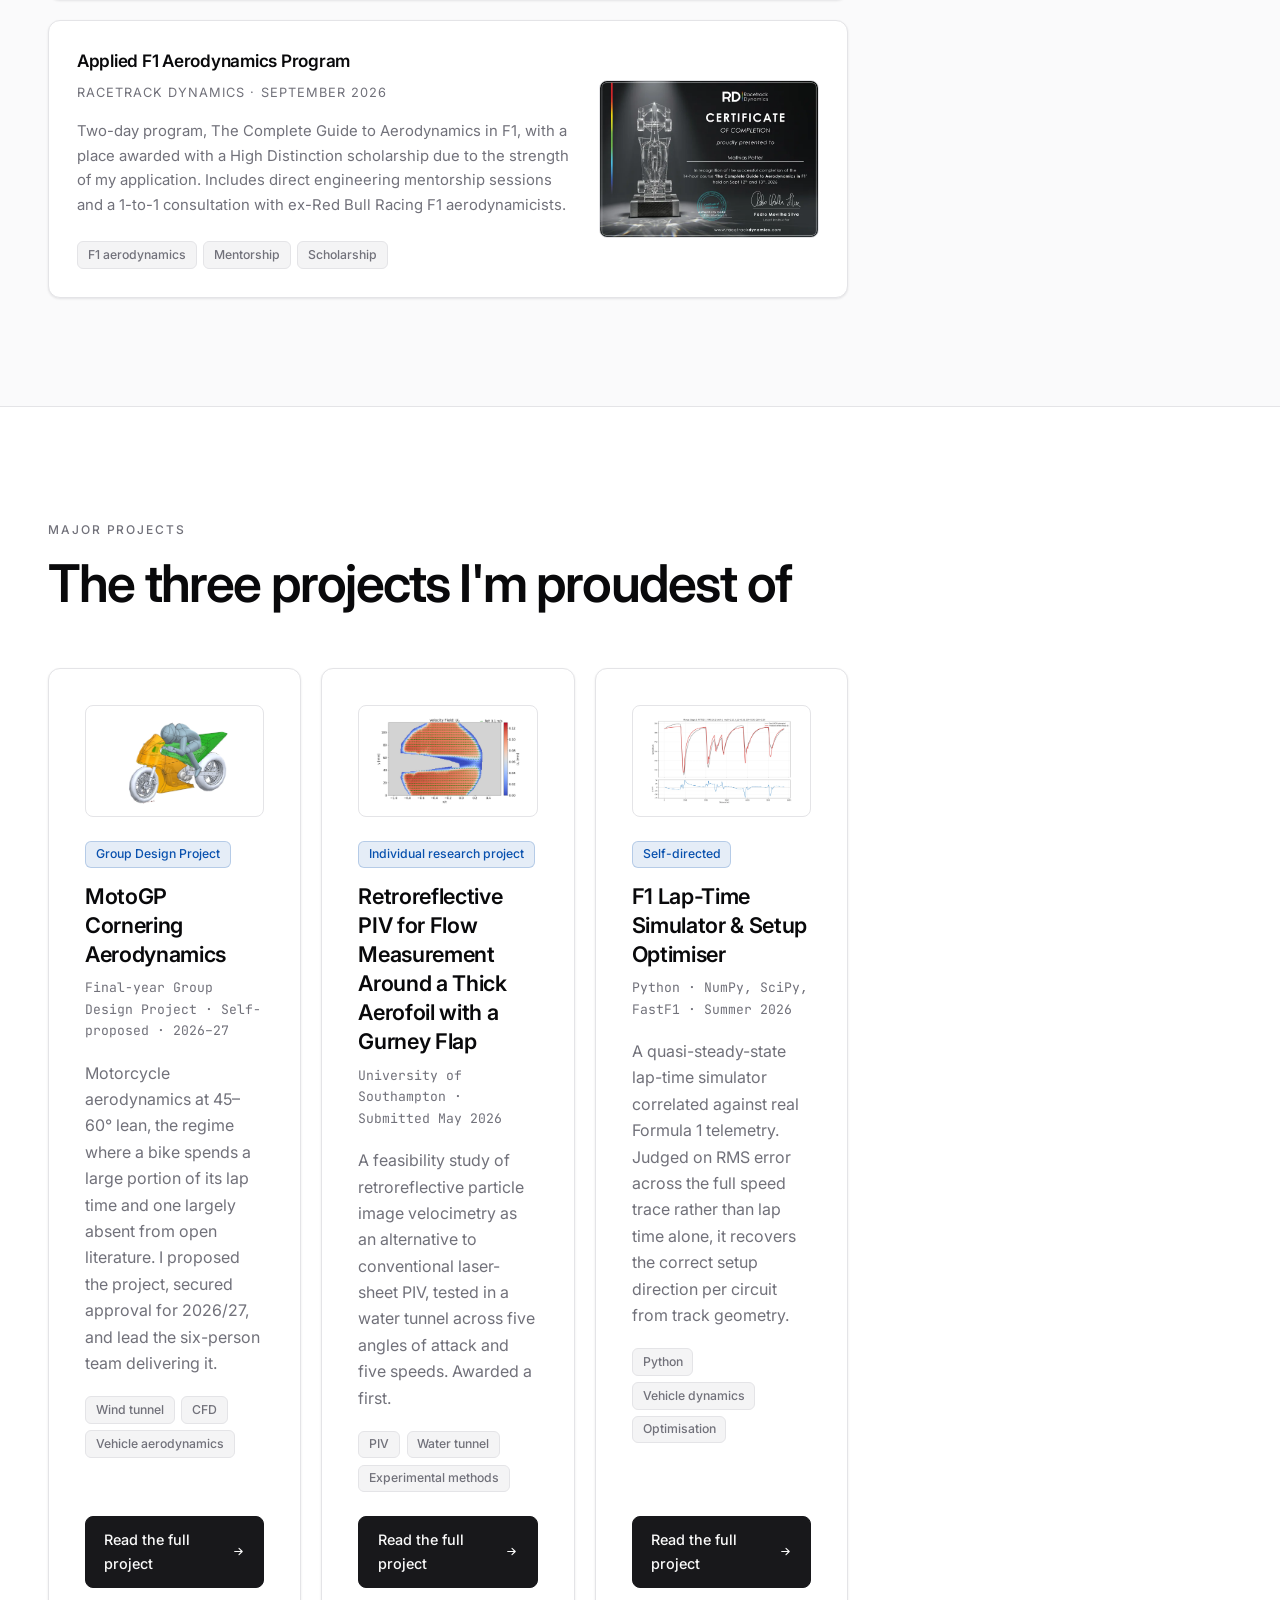
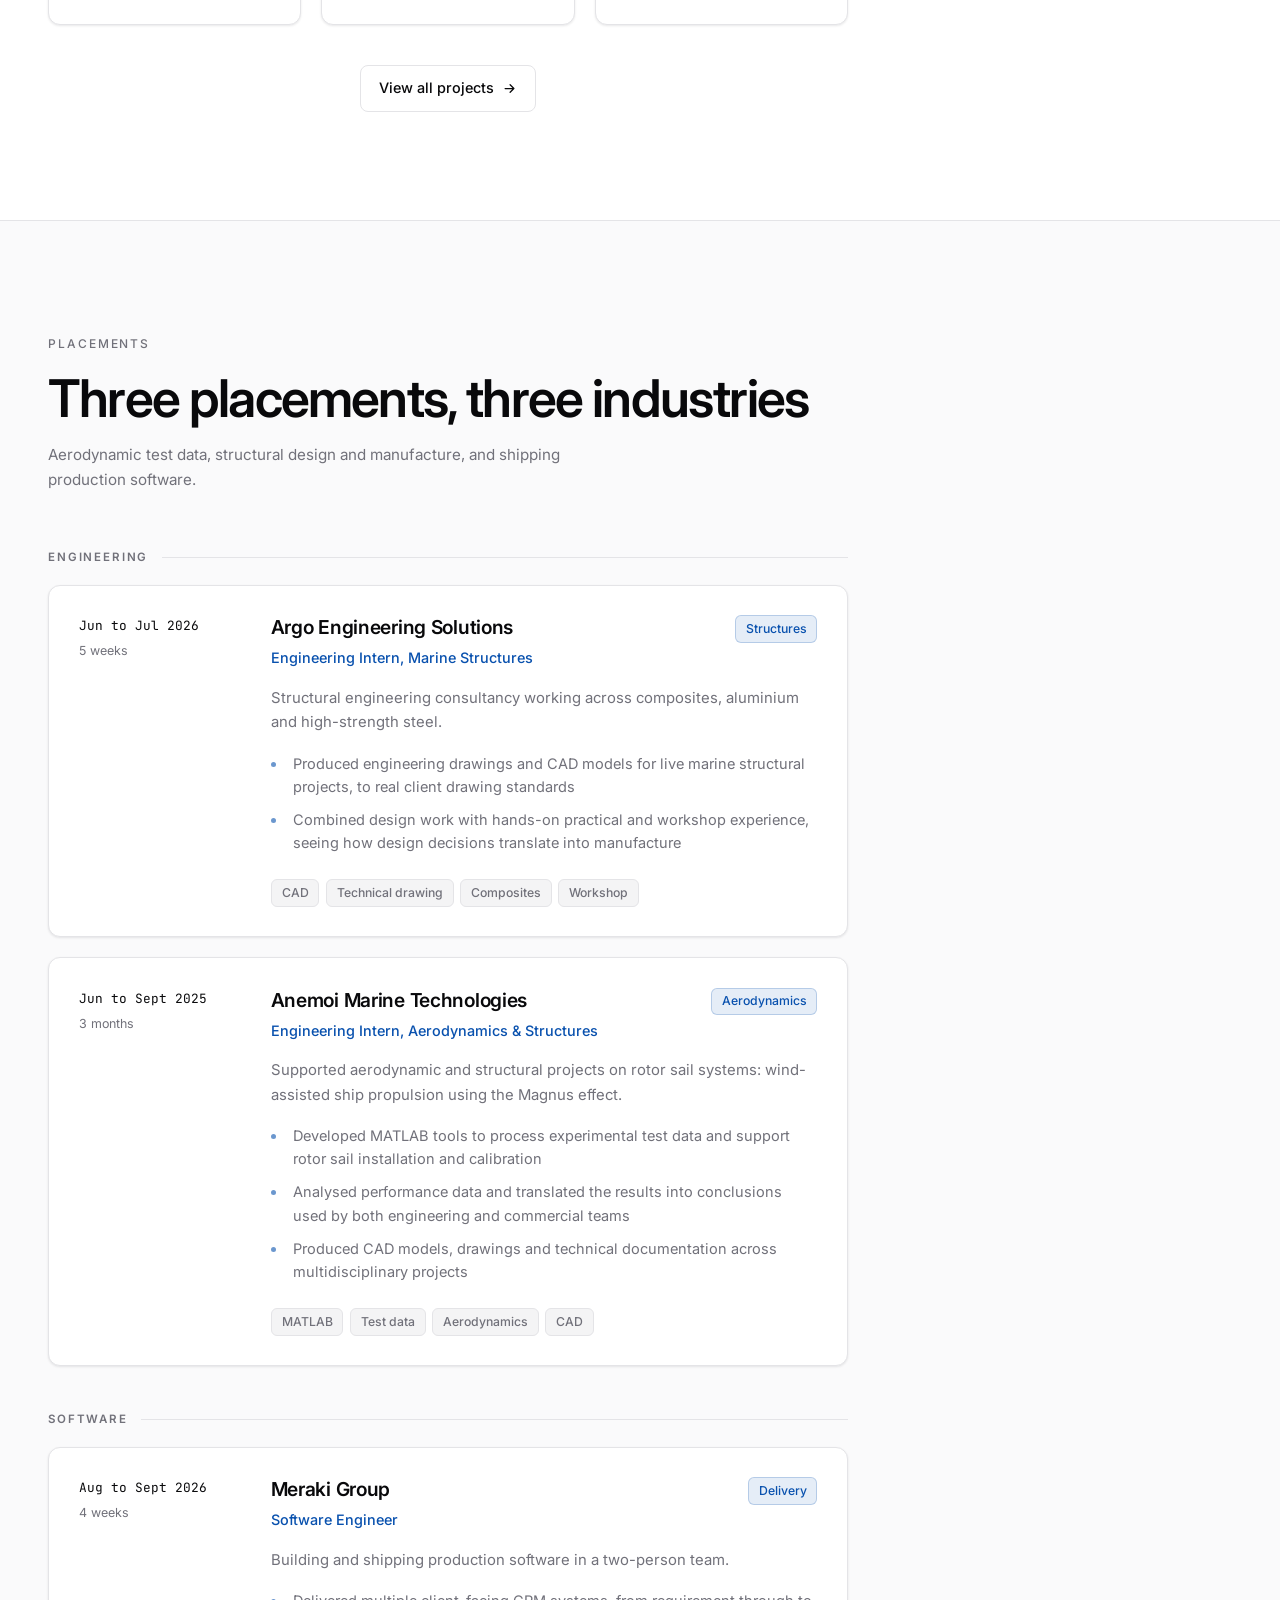
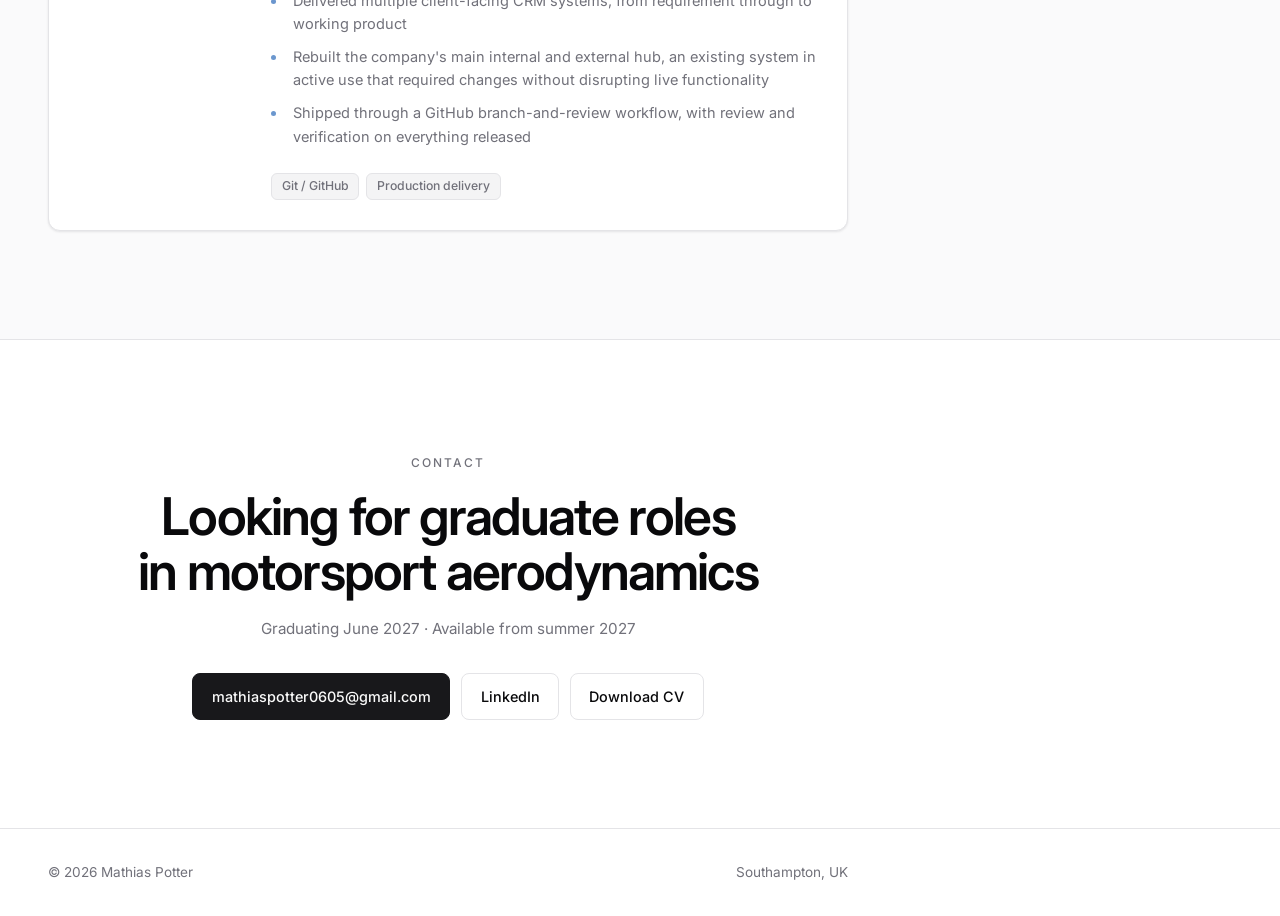
==== commit aebd89a2: "Give the site a motion layer Hover, press and theme switching now have a consistent feel, built on t" ====
--- a/index.html
+++ b/index.html
@@ -90,7 +90,7 @@
 
       <div class="hero-actions">
         <a class="btn btn-primary" href="assets/docs/Mathias_Potter_CV.pdf">
-          <svg viewBox="0 0 24 24" width="15" height="15" fill="none" stroke="currentColor" stroke-width="2" stroke-linecap="round" stroke-linejoin="round"><path d="M21 15v4a2 2 0 0 1-2 2H5a2 2 0 0 1-2-2v-4M7 10l5 5 5-5M12 15V3"/></svg>
+          <svg class="ico-lead" viewBox="0 0 24 24" width="15" height="15" fill="none" stroke="currentColor" stroke-width="2" stroke-linecap="round" stroke-linejoin="round"><path d="M21 15v4a2 2 0 0 1-2 2H5a2 2 0 0 1-2-2v-4M7 10l5 5 5-5M12 15V3"/></svg>
           Download CV
         </a>
       </div>
--- a/style.css
+++ b/style.css
@@ -54,6 +54,14 @@
   --container: min(1140px, 90vw);
   --font: "Inter", -apple-system, BlinkMacSystemFont, "Segoe UI", Roboto, sans-serif;
   --mono: "JetBrains Mono", ui-monospace, SFMono-Regular, Menlo, monospace;
+
+  /* Motion. One set of curves so everything on the page moves the same way.
+     --ease-out for anything settling into place, --ease-spring for the small
+     overshoot that makes a control feel physical, --ease-press for the fast
+     way back down under a finger. */
+  --ease-out: cubic-bezier(.16, 1, .3, 1);
+  --ease-spring: cubic-bezier(.34, 1.4, .64, 1);
+  --ease-press: cubic-bezier(.4, 0, .2, 1);
 }
 
 /* ------------------------------- RESET ---------------------------------- */
@@ -173,8 +181,17 @@
 .nav-toggle:hover { background: hsl(var(--muted)); }
 .theme-toggle svg,
 .nav-toggle svg { grid-area: 1 / 1; }
-[data-theme="light"] .moon,
-[data-theme="dark"]  .sun { display: none; }
+/* The two icons share one grid cell and swap by rotating past each other,
+   so neither ever leaves the button. Kept out of the layout with opacity and
+   scale rather than display, which cannot animate. The hidden one is still
+   in the accessibility tree, which is why the button carries its own label
+   and the icons are decorative. */
+.theme-toggle .sun,
+.theme-toggle .moon {
+  transition: opacity .4s var(--ease-out), transform .75s var(--ease-spring);
+}
+[data-theme="light"] .moon { opacity: 0; transform: rotate(80deg) scale(.4); }
+[data-theme="dark"]  .sun  { opacity: 0; transform: rotate(-80deg) scale(.4); }
 
 /* Home page: the theme switch with no bar around it. Bottom left, out of the
    reading path and clear of the circuit strip down the right, and reachable
@@ -983,6 +1000,271 @@
   to   { transform: scaleX(1); }
 }
 
+/* --------------------------- TACTILE SURFACES ---------------------------
+   One hover layer shared by every card-like surface, placed after all four
+   of them so it wins on the cascade without touching their own rules.
+
+   Two parts. A soft accent light that follows the pointer across the card,
+   driven by --mx/--my which site.js writes on pointermove. Without JS the
+   light sits in the middle of the card and still reads as a highlight on
+   hover. And a press: the surface drops back under the pointer on
+   :active, quickly, then springs out again on release.
+   ---------------------------------------------------------------------- */
+
+.card, .paper, .placement, .proj-next-card {
+  position: relative;
+  --mx: 50%;
+  --my: 50%;
+  transition: border-color .25s var(--ease-out),
+              transform .35s var(--ease-spring),
+              box-shadow .35s var(--ease-out);
+}
+
+.card::after, .paper::after, .placement::after, .proj-next-card::after {
+  content: "";
+  position: absolute; inset: 0;
+  border-radius: inherit;
+  pointer-events: none;
+  opacity: 0;
+  transition: opacity .35s var(--ease-out);
+  background: radial-gradient(240px circle at var(--mx) var(--my),
+              hsl(var(--accent) / .09), transparent 68%);
+}
+.card:hover::after,
+.paper:hover::after,
+.placement:hover::after,
+.proj-next-card:hover::after { opacity: 1; }
+
+/* Only the surfaces that are themselves links take a press. A plain .card
+   with nothing to click should not feel like a button. */
+a.card:active, a.paper:active, a.placement:active, a.proj-next-card:active,
+.paper:has(> a):active, .placement:has(> a):active {
+  transform: translateY(-1px) scale(.992);
+  transition-duration: .1s;
+  transition-timing-function: var(--ease-press);
+}
+
+/* Buttons and the icon links in the hero get the same treatment: a small
+   spring up on hover, a firm press down on click. */
+.btn, .hero-meta a {
+  transition: background .2s var(--ease-out),
+              border-color .2s var(--ease-out),
+              color .2s var(--ease-out),
+              opacity .2s var(--ease-out),
+              box-shadow .3s var(--ease-out),
+              transform .3s var(--ease-spring);
+}
+.btn:hover { transform: translateY(-2px); box-shadow: var(--shadow-lg); }
+.btn-primary:hover { box-shadow: 0 8px 22px -10px hsl(var(--primary) / .7); }
+.btn:active, .hero-meta a:active {
+  transform: translateY(0) scale(.97);
+  transition-duration: .09s;
+  transition-timing-function: var(--ease-press);
+  box-shadow: var(--shadow);
+}
+.hero-meta a:hover { transform: translateY(-2px); }
+
+/* --------------------------- REACTIVE DETAIL ----------------------------
+   The second half of the hover layer: everything that is not a card or a
+   button, so nothing the pointer crosses sits completely dead. All of it is
+   deliberately small, 1px to 3px and under a quarter of a second, and all of
+   it runs on the shared curves above. Placed after the blocks it touches so
+   it wins on the cascade without editing them.
+   ---------------------------------------------------------------------- */
+
+/* Nav links: an accent rule that wipes out from the left, under the label.
+   Desktop only, because below the breakpoint the links are full-width rows
+   in a panel and an underline there would span the whole screen. */
+@media (min-width: 721px) {
+  .nav-links a { position: relative; padding-bottom: 2px; }
+  .nav-links a::after {
+    content: "";
+    position: absolute; left: 0; right: 0; bottom: 0; height: 1.5px;
+    background: hsl(var(--accent));
+    transform: scaleX(0); transform-origin: left;
+    transition: transform .3s var(--ease-out);
+  }
+  .nav-links a:hover::after { transform: scaleX(1); }
+}
+.nav-brand { transition: color .2s var(--ease-out); }
+.nav-brand:hover { color: hsl(var(--accent)); }
+
+/* The two icon controls in the bar, and the floating theme switch. */
+.theme-toggle, .nav-toggle {
+  transition: background .2s var(--ease-out),
+              border-color .2s var(--ease-out),
+              opacity .2s var(--ease-out),
+              transform .3s var(--ease-spring);
+}
+.theme-toggle:hover, .nav-toggle:hover { transform: translateY(-1px); }
+.theme-toggle:active, .nav-toggle:active {
+  transform: scale(.92);
+  transition-duration: .09s;
+  transition-timing-function: var(--ease-press);
+}
+/* Only the icon on show turns under the pointer. The hidden one keeps the
+   rotation that is holding it off screen. */
+[data-theme="light"] .theme-toggle:hover .sun  { transform: rotate(25deg); }
+[data-theme="dark"]  .theme-toggle:hover .moon { transform: rotate(-12deg); }
+
+/* Tags and pills. Individually reactive, so running the pointer along a row
+   of them ripples. */
+.tags span, .pill {
+  transition: transform .25s var(--ease-spring),
+              background .2s var(--ease-out),
+              border-color .2s var(--ease-out),
+              color .2s var(--ease-out);
+}
+.tags span:hover {
+  transform: translateY(-2px);
+  border-color: hsl(var(--accent) / .45);
+  color: hsl(var(--foreground));
+}
+.pill:hover, .tag-accent:hover {
+  transform: translateY(-2px);
+  border-color: hsl(var(--accent) / .5) !important;
+}
+
+/* Stat blocks had no hover at all. The number is the thing worth pulling
+   forward, so the card lifts and the figure comes with it. */
+.stat {
+  transition: border-color .25s var(--ease-out),
+              transform .35s var(--ease-spring),
+              box-shadow .35s var(--ease-out);
+}
+.stat:hover {
+  border-color: hsl(var(--ring));
+  transform: translateY(-3px);
+  box-shadow: var(--shadow-lg);
+}
+.stat-num { transition: transform .35s var(--ease-spring); transform-origin: left bottom; }
+.stat:hover .stat-num { transform: scale(1.04); }
+
+/* Card images are clipped to the card and to its radius. No zoom of their
+   own: the card itself is what grows, in CARD LIFT below. */
+.card { overflow: hidden; }
+.portrait-frame img { transition: transform .6s var(--ease-out); }
+.portrait-frame:hover img { transform: scale(1.03); }
+
+/* Timeline rows. No box to lift, so the row itself steps aside instead. */
+.timeline li {
+  transition: transform .3s var(--ease-out), border-color .25s var(--ease-out);
+}
+.timeline li:hover { transform: translateX(4px); }
+.timeline li .tl-when { transition: color .2s var(--ease-out); }
+.timeline li:hover .tl-when { color: hsl(var(--accent)); }
+
+/* Button icons. A trailing arrow is pointing somewhere, so it moves that way.
+   A leading icon is a label, not a direction, so it only swells slightly. */
+.btn svg { transition: transform .3s var(--ease-spring); }
+.btn:hover svg { transform: translateX(2px); }
+.btn:hover .ico-lead { transform: scale(1.08); }
+
+/* Footer and inline prose links: the underline arrives rather than snapping. */
+footer a, .prose a {
+  text-decoration-thickness: 1px;
+  transition: color .2s var(--ease-out),
+              text-decoration-color .25s var(--ease-out),
+              text-underline-offset .25s var(--ease-out);
+}
+footer a:hover, .prose a:hover {
+  color: hsl(var(--accent));
+  text-underline-offset: 5px;
+}
+
+/* ----------------------------- CARD LIFT --------------------------------
+   The hovered card gets bigger and its neighbours ease back, and none of it
+   touches the layout. Growth is a transform, so no track resizes, no line
+   of type rewraps and nothing below the grid moves: the card simply sits
+   forward of the page, raised on a z-index and a deeper shadow, overlapping
+   the gap toward its neighbours.
+
+   The first attempt animated grid-template-columns instead. That is real
+   growth but it reflows the card's text and changes the row height, which
+   pushed the rest of the page around. Kept here as a note so it does not
+   get tried again.
+
+   Scoped to cards sitting in a grid, on fine pointers, with motion allowed.
+   ---------------------------------------------------------------------- */
+
+@media (hover: hover) and (pointer: fine)
+   and (prefers-reduced-motion: no-preference) {
+
+  .cards .card,
+  .major-grid .paper {
+    transition: transform .4s var(--ease-spring),
+                opacity .4s var(--ease-out),
+                border-color .25s var(--ease-out),
+                box-shadow .4s var(--ease-out);
+  }
+
+  .cards .card:hover,
+  .major-grid .paper:hover {
+    transform: scale(1.035);
+    z-index: 3;
+    box-shadow: 0 24px 50px -20px hsl(240 6% 10% / .28);
+  }
+  [data-theme="dark"] .cards .card:hover,
+  [data-theme="dark"] .major-grid .paper:hover {
+    box-shadow: 0 24px 50px -18px hsl(0 0% 0% / .65);
+  }
+
+  /* The others give way by settling back rather than by moving, which is
+     what makes the hovered one read as coming forward. */
+  .cards:has(.card:hover) .card:not(:hover),
+  .major-grid:has(.paper:hover) .paper:not(:hover) {
+    transform: scale(.985);
+    opacity: .72;
+  }
+
+  /* Pressing a card still pushes it back under the finger. */
+  a.card:active,
+  .cards .card:active,
+  .major-grid .paper:active { transform: scale(1.012); transition-duration: .1s; }
+}
+
+/* --------------------------- THEME SWITCHING ----------------------------
+   Two mechanisms, one for each kind of browser.
+
+   Where the View Transitions API exists, site.js flips the theme inside a
+   transition and clips the incoming snapshot to a circle growing out of the
+   toggle, so the new theme washes across the page from the button. The two
+   snapshots must not run their default cross-fade, or the wipe would be
+   fighting a dissolve, hence the `animation: none` and the explicit stack
+   order below.
+
+   Everywhere else the switch is instant, so `.theme-anim` lends every
+   element a colour transition for as long as the change takes. It is
+   deliberately blunt and deliberately brief: site.js takes the class off
+   again once the fade is done, so nothing carries a permanent `!important`
+   transition around.
+   ---------------------------------------------------------------------- */
+
+::view-transition-old(root),
+::view-transition-new(root) {
+  animation: none;
+  mix-blend-mode: normal;
+}
+::view-transition-old(root) { z-index: 1; }
+::view-transition-new(root) { z-index: 2; }
+
+html.theme-anim,
+html.theme-anim *,
+html.theme-anim *::before,
+html.theme-anim *::after {
+  transition: background-color .7s var(--ease-out),
+              border-color .7s var(--ease-out),
+              color .7s var(--ease-out),
+              fill .7s var(--ease-out),
+              stroke .7s var(--ease-out) !important;
+}
+/* The icon swap keeps its own curve through the blanket above. */
+html.theme-anim .theme-toggle .sun,
+html.theme-anim .theme-toggle .moon {
+  transition: opacity .4s var(--ease-out),
+              transform .75s var(--ease-spring) !important;
+}
+
 /* ---------------------------- SCROLL REVEAL ----------------------------- */
 
 /* The reveal offset uses the independent `translate` property, not `transform`.
@@ -993,9 +1275,11 @@
    The hidden state is gated on .js, set by the head script, so the content
    stays visible when scripts do not run. */
 .reveal {
-  transition: opacity .7s cubic-bezier(.16,1,.3,1),
-              translate .7s cubic-bezier(.16,1,.3,1),
-              transform .2s, border-color .2s, box-shadow .2s;
+  transition: opacity .7s var(--ease-out),
+              translate .7s var(--ease-out),
+              transform .35s var(--ease-spring),
+              border-color .25s var(--ease-out),
+              box-shadow .35s var(--ease-out);
 }
 .js .reveal { opacity: 0; translate: 0 18px; }
 .js .reveal.in { opacity: 1; translate: none; }
@@ -1807,6 +2091,12 @@
    horizon in shot to draw. The verge carries the edge of the world and the
    page shows through past it. */
 .c3d-ground { fill: none; }
+/* The road is laid on this rather than straight on the page: every material
+   below is a tint with alpha, so without an opaque slab under them they mixed
+   with whatever the page was showing behind the strip and a section rule or a
+   change of section tint read through the road. Page colour, so the road
+   looks no different where the page behind it is plain. */
+.c3d-base { fill: hsl(var(--background)); }
 .c3d-horizon { display: none; }
 .c3d-road { fill: hsl(var(--muted-foreground) / .55); }
 .c3d-edge { fill: hsl(var(--foreground) / .7); }
@@ -1817,22 +2107,24 @@
 .c3d-kerb-a { fill: hsl(var(--kerb)); }
 .c3d-kerb-b { fill: hsl(0 0% 98%); }
 .c3d-flag { fill: hsl(0 0% 98%); }
+/* The chequer is black and white in both themes, the way a real one is,
+   and the road under it is the same mid grey either way. */
+.c3d-flag-b { fill: hsl(240 6% 13%); }
 .c3d-wall-face { fill: hsl(var(--foreground) / .32); }
 .c3d-wall-top { fill: hsl(var(--foreground) / .5); }
 .c3d-shadow { fill: hsl(0 0% 0% / .28); }
 
-/* Section boards. The one the chip names takes the accent along its top. */
-.c3d-board-panel { fill: hsl(var(--card)); stroke: hsl(var(--border)); stroke-width: .6; }
-.c3d-board-back { fill: hsl(var(--muted-foreground) / .45); }
-.c3d-board-post { fill: hsl(var(--muted-foreground) / .7); }
-.c3d-board-strip { fill: hsl(var(--muted-foreground) / .6); }
-.c3d-board.is-next .c3d-board-strip { fill: hsl(var(--accent)); }
+/* Section gantries. Every face of one is shaded in circuit3d.js from its own
+   normal and filled inline, the way the car's panels are, so there is nothing
+   to colour here: a rule with a fill would override the shading and put the
+   gantry back into flat UI colours. Only the lettering is styled, and its
+   fill is set inline too. */
 .c3d-board-text {
-  fill: hsl(var(--foreground));
   /* Set 100 times too large and scaled down in the transform: see the boards
-     section of circuit3d.js. */
-  font: 600 92px var(--font);
-  letter-spacing: -.5px;
+     section of circuit3d.js. Sign writing, so it is tracked out a little
+     rather than tightened the way a UI label is. */
+  font: 600 88px var(--font);
+  letter-spacing: 2.5px;
 }
 
 /* The Next chip is the one part of the flat map that still earns its place,
@@ -1869,13 +2161,35 @@
   .c3d { display: block; }
   /* The strip takes its width off the window first and the page centres in
      what is left, rather than the strip squeezing into whatever gutter a
-     centred container happened to leave. That is what buys it the room. */
-  html[data-circuit="3d"] body { padding-right: var(--c3d-w); }
+     centred container happened to leave. That is what buys it the room.
+
+     The room is taken block by block rather than with padding on the body,
+     so every band that carries a background or a rule still runs the full
+     width of the window and passes under the strip. With the padding on the
+     body they all stopped at the strip's left edge, which left a column of
+     flat page colour down the right that never changed as the alternating
+     sections scrolled past it, and a hard vertical seam where each tinted
+     section ended. The ground in the strip is unfilled, so the band the car
+     is driving over is the same band the text beside it sits on. */
+  html[data-circuit="3d"] .hero,
+  html[data-circuit="3d"] .section,
+  html[data-circuit="3d"] .proj-hero,
+  html[data-circuit="3d"] .proj-band,
+  html[data-circuit="3d"] .proj-next,
+  html[data-circuit="3d"] footer { padding-right: var(--c3d-w); }
   html[data-circuit="3d"] {
     --container: min(1140px, calc(100vw - var(--c3d-w) - 6rem));
   }
-  /* The fixed bar on a project page stops at the strip for the same reason. */
-  html[data-circuit="3d"] .nav { right: var(--c3d-w); }
+  /* The hero's grid is masked from the centre of its own box, which the
+     padding above widens, so the mask is pulled back over the text. */
+  html[data-circuit="3d"] .hero::before {
+    -webkit-mask-image: radial-gradient(ellipse 90% 70% at calc(50% - var(--c3d-w) / 2) 40%, #000 20%, transparent 78%);
+            mask-image: radial-gradient(ellipse 90% 70% at calc(50% - var(--c3d-w) / 2) 40%, #000 20%, transparent 78%);
+  }
+  /* The fixed bar on a project page is inset the same way, by padding rather
+     than by ending early, so its surface and its bottom rule cross the strip
+     with everything else. Its inner row still centres over the text. */
+  html[data-circuit="3d"] .nav { padding-right: var(--c3d-w); }
 }
 
 /* A world that rotates under you is far more motion than a dot on a map. */
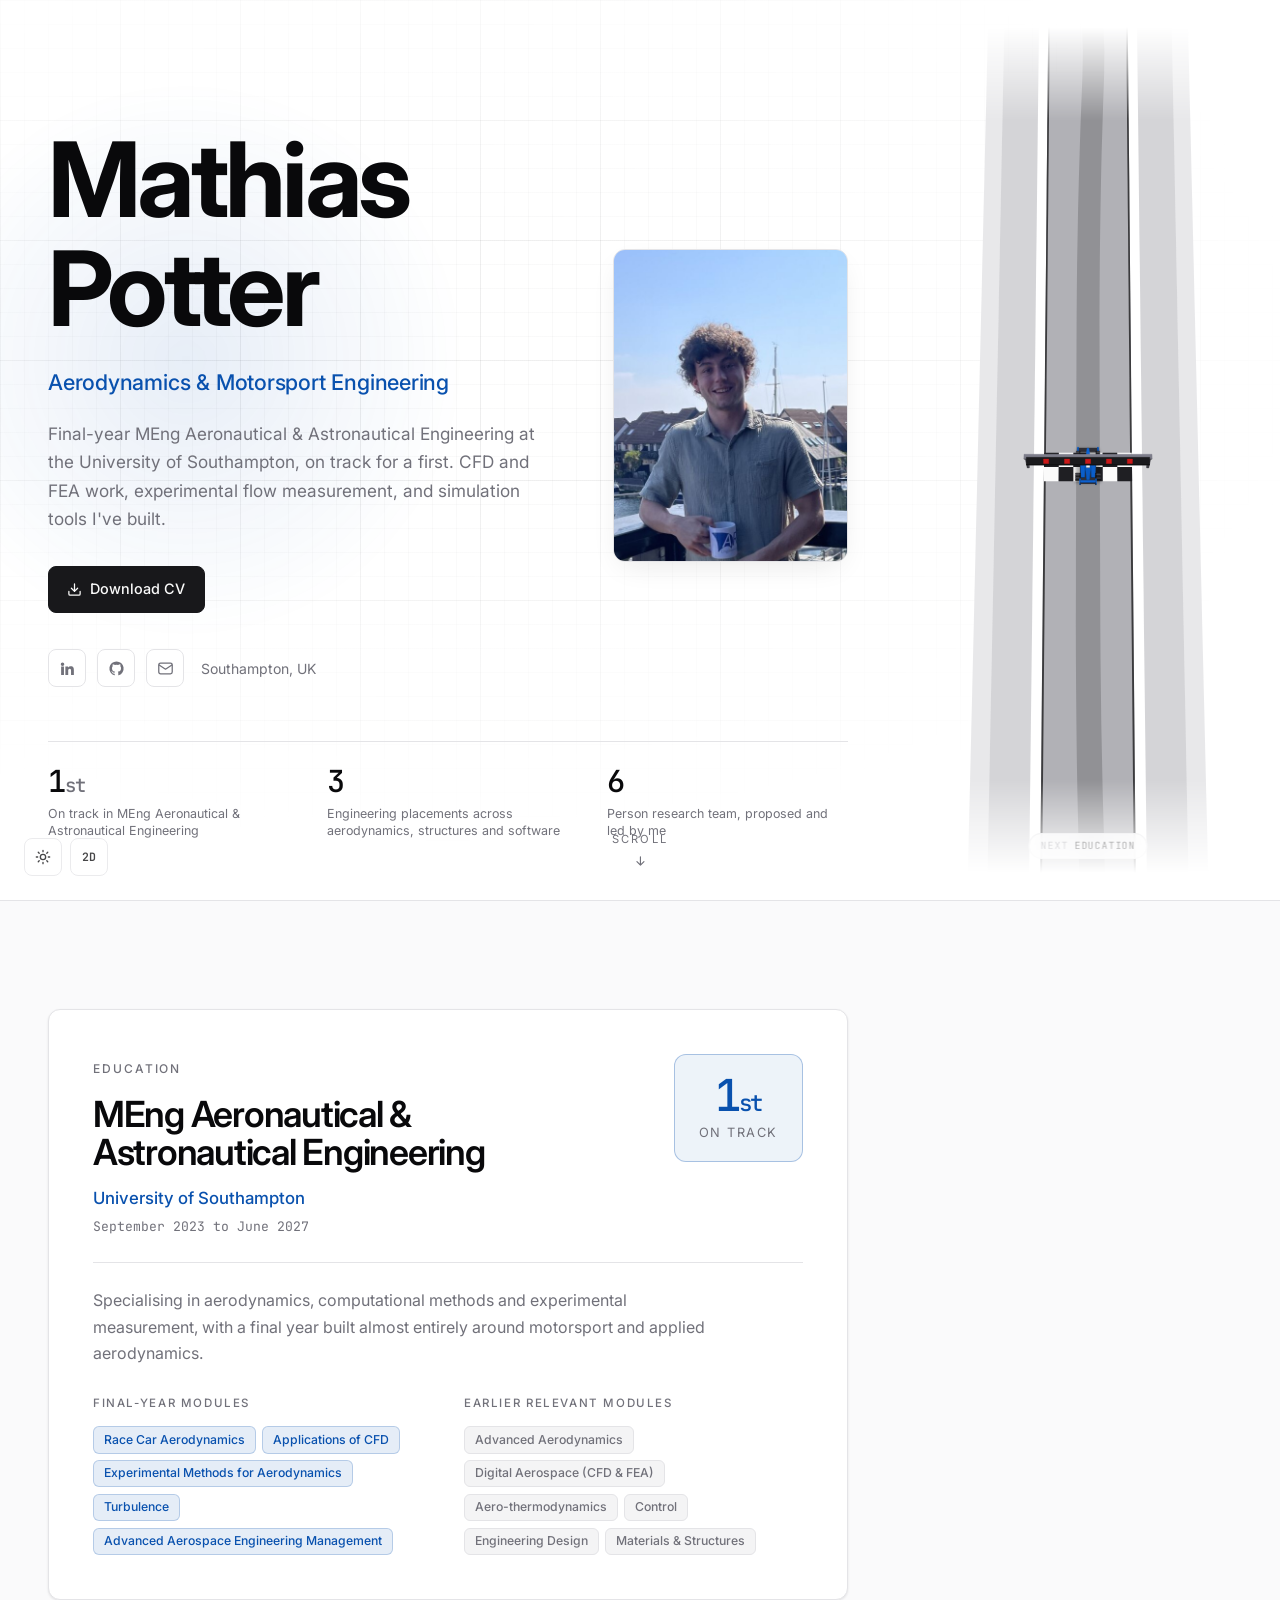
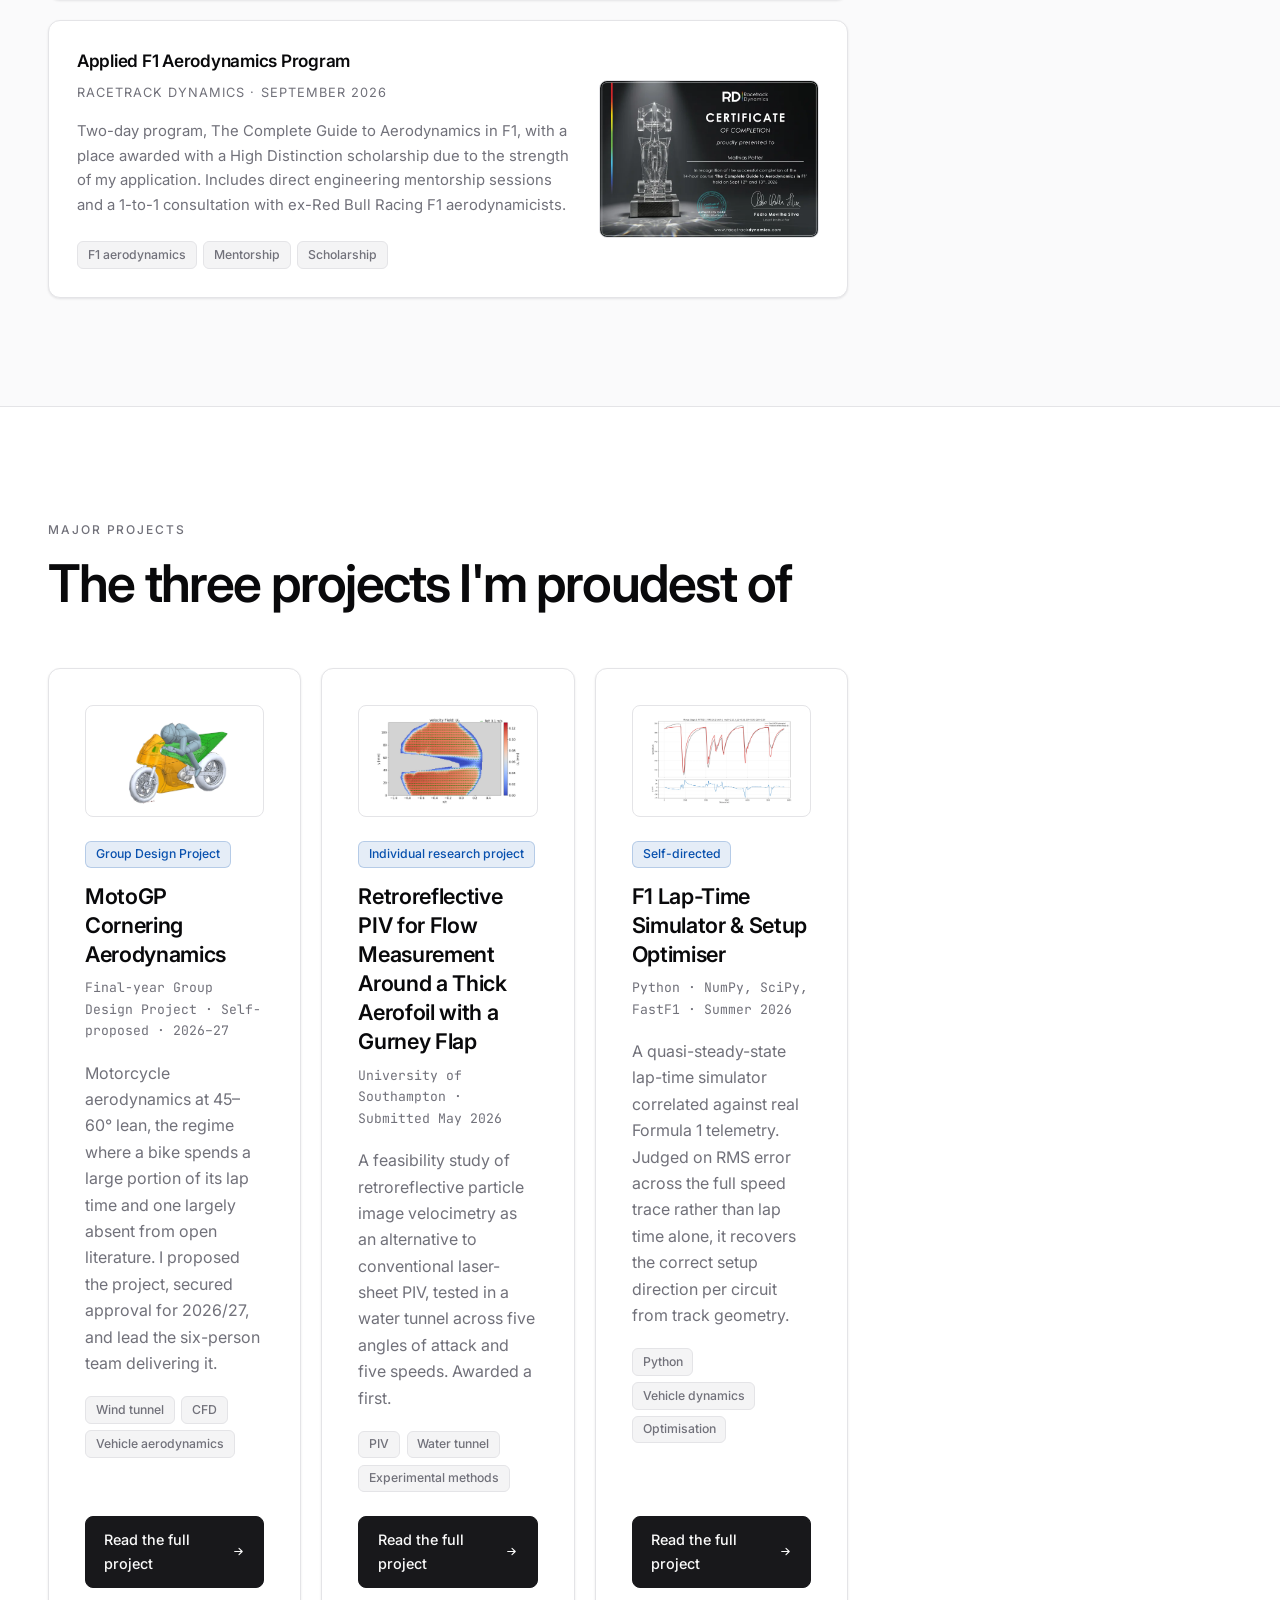
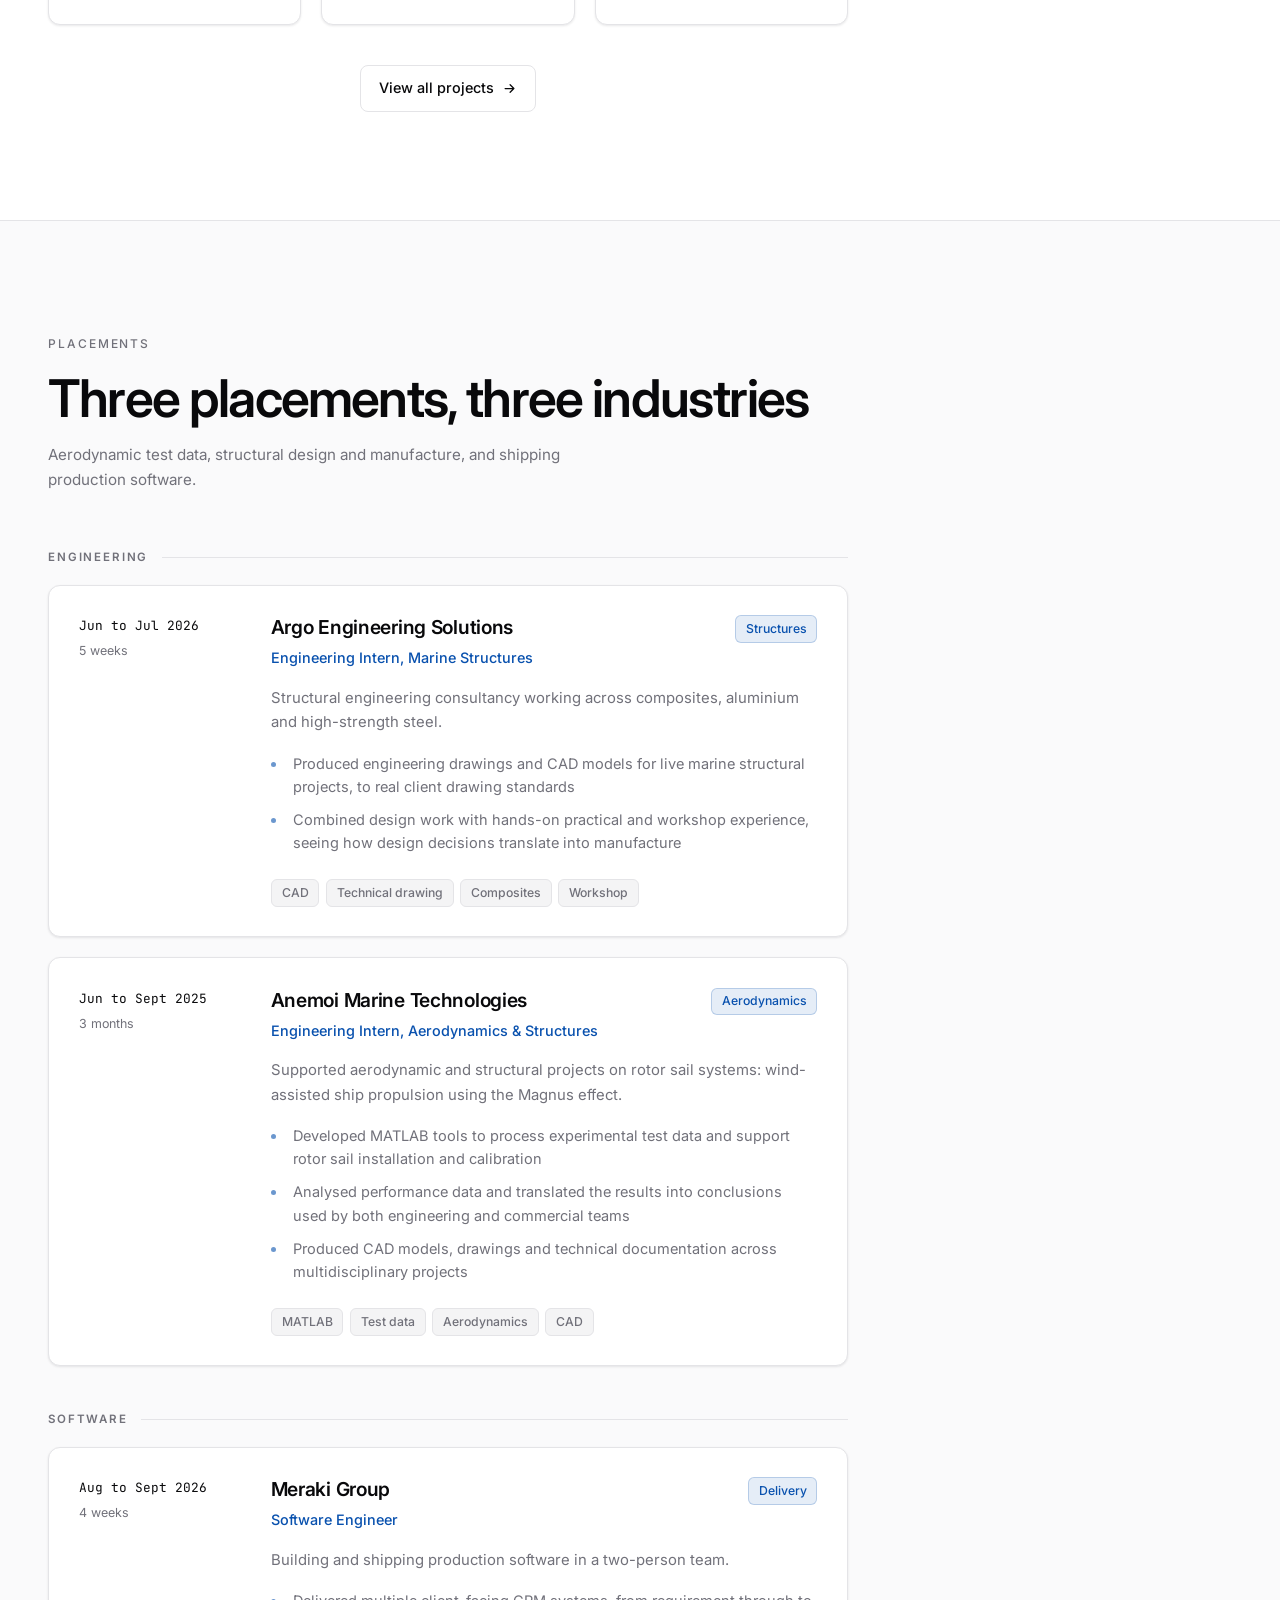
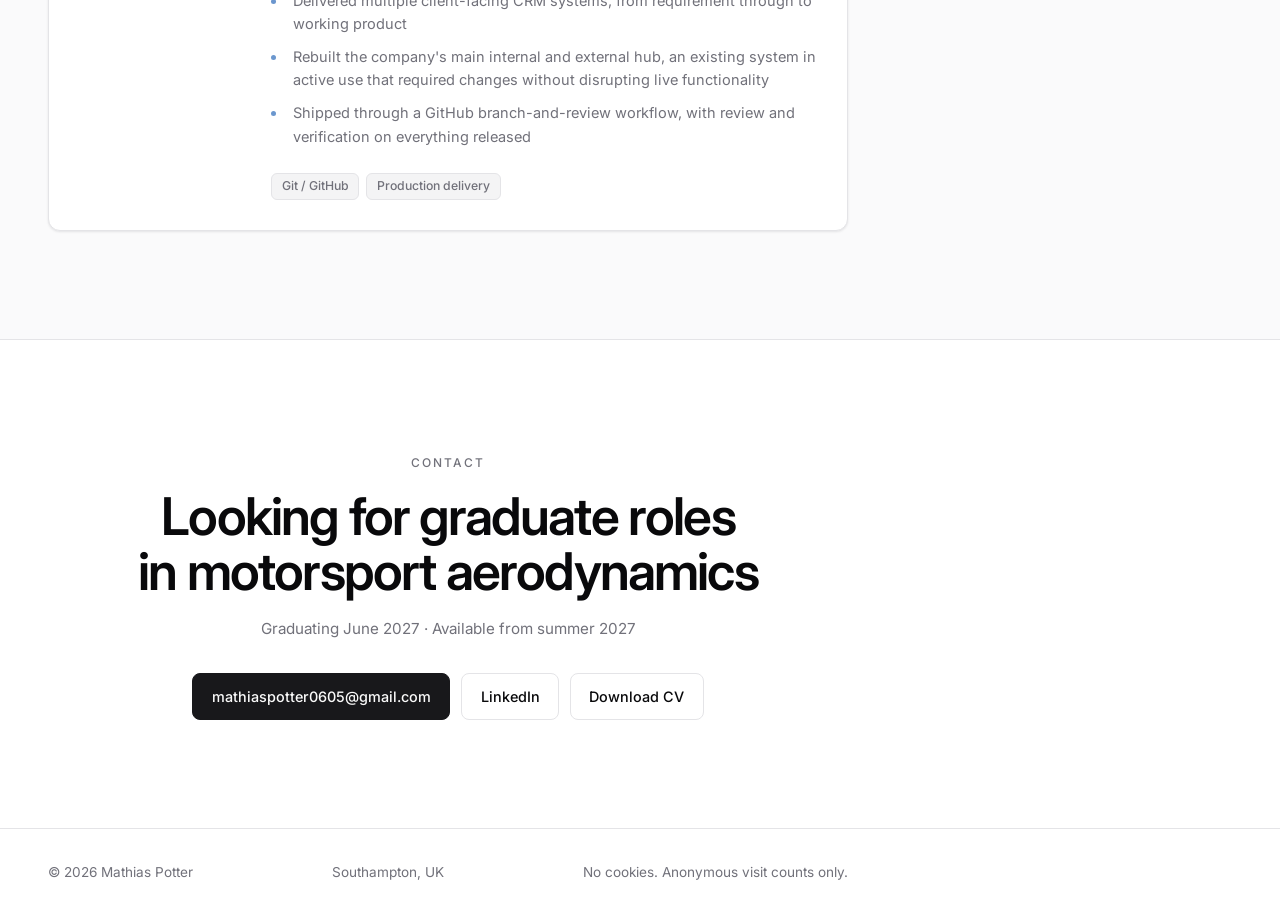
==== commit eb6fd97c: "Add cookieless analytics through Umami analytics.js loads the Umami tracker on every page and adds t" ====
--- a/index.html
+++ b/index.html
@@ -458,6 +458,7 @@
   <div class="container footer-inner">
     <span>© <span id="year">2026</span> Mathias Potter</span>
     <span class="muted">Southampton, UK</span>
+    <span class="muted">No cookies. Anonymous visit counts only.</span>
   </div>
 </footer>
 
@@ -551,5 +552,6 @@
 
 <script src="circuit3d.js"></script>
 <script src="site.js"></script>
+<script src="analytics.js" defer></script>
 </body>
 </html>
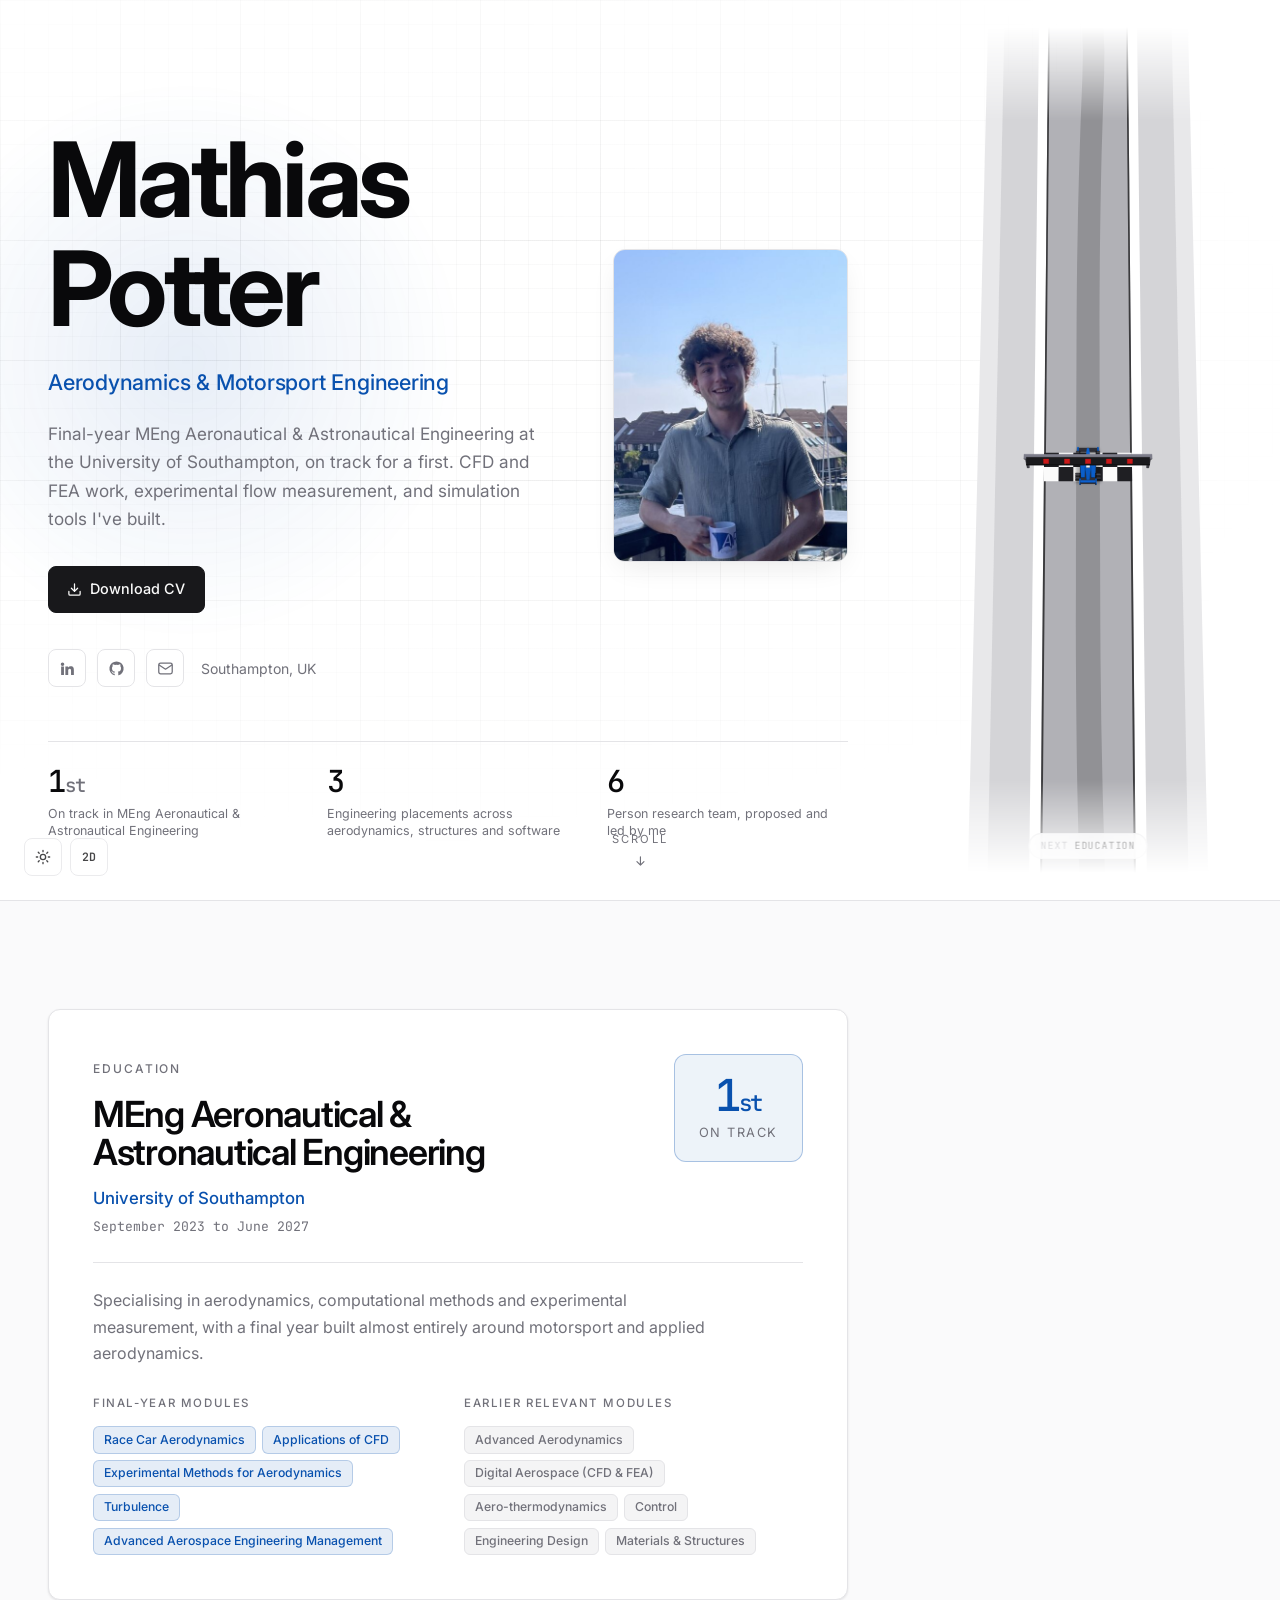
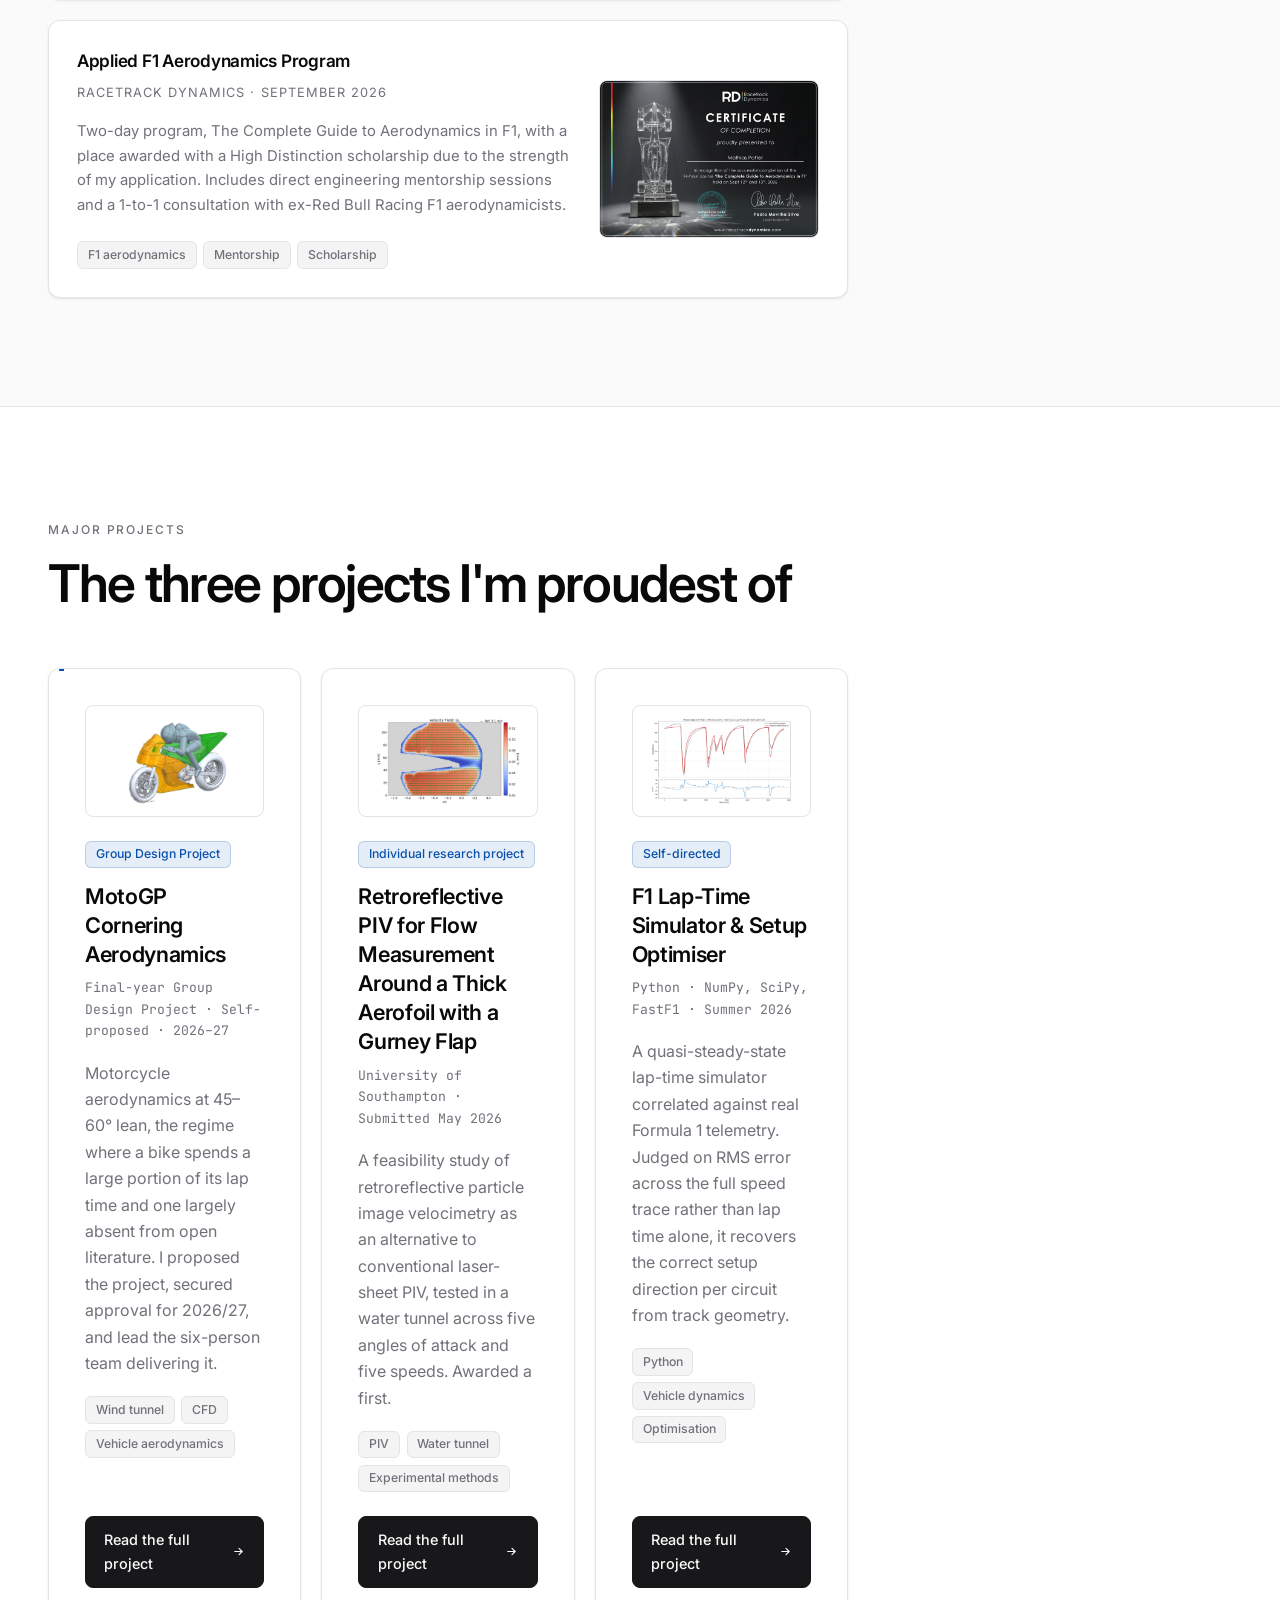
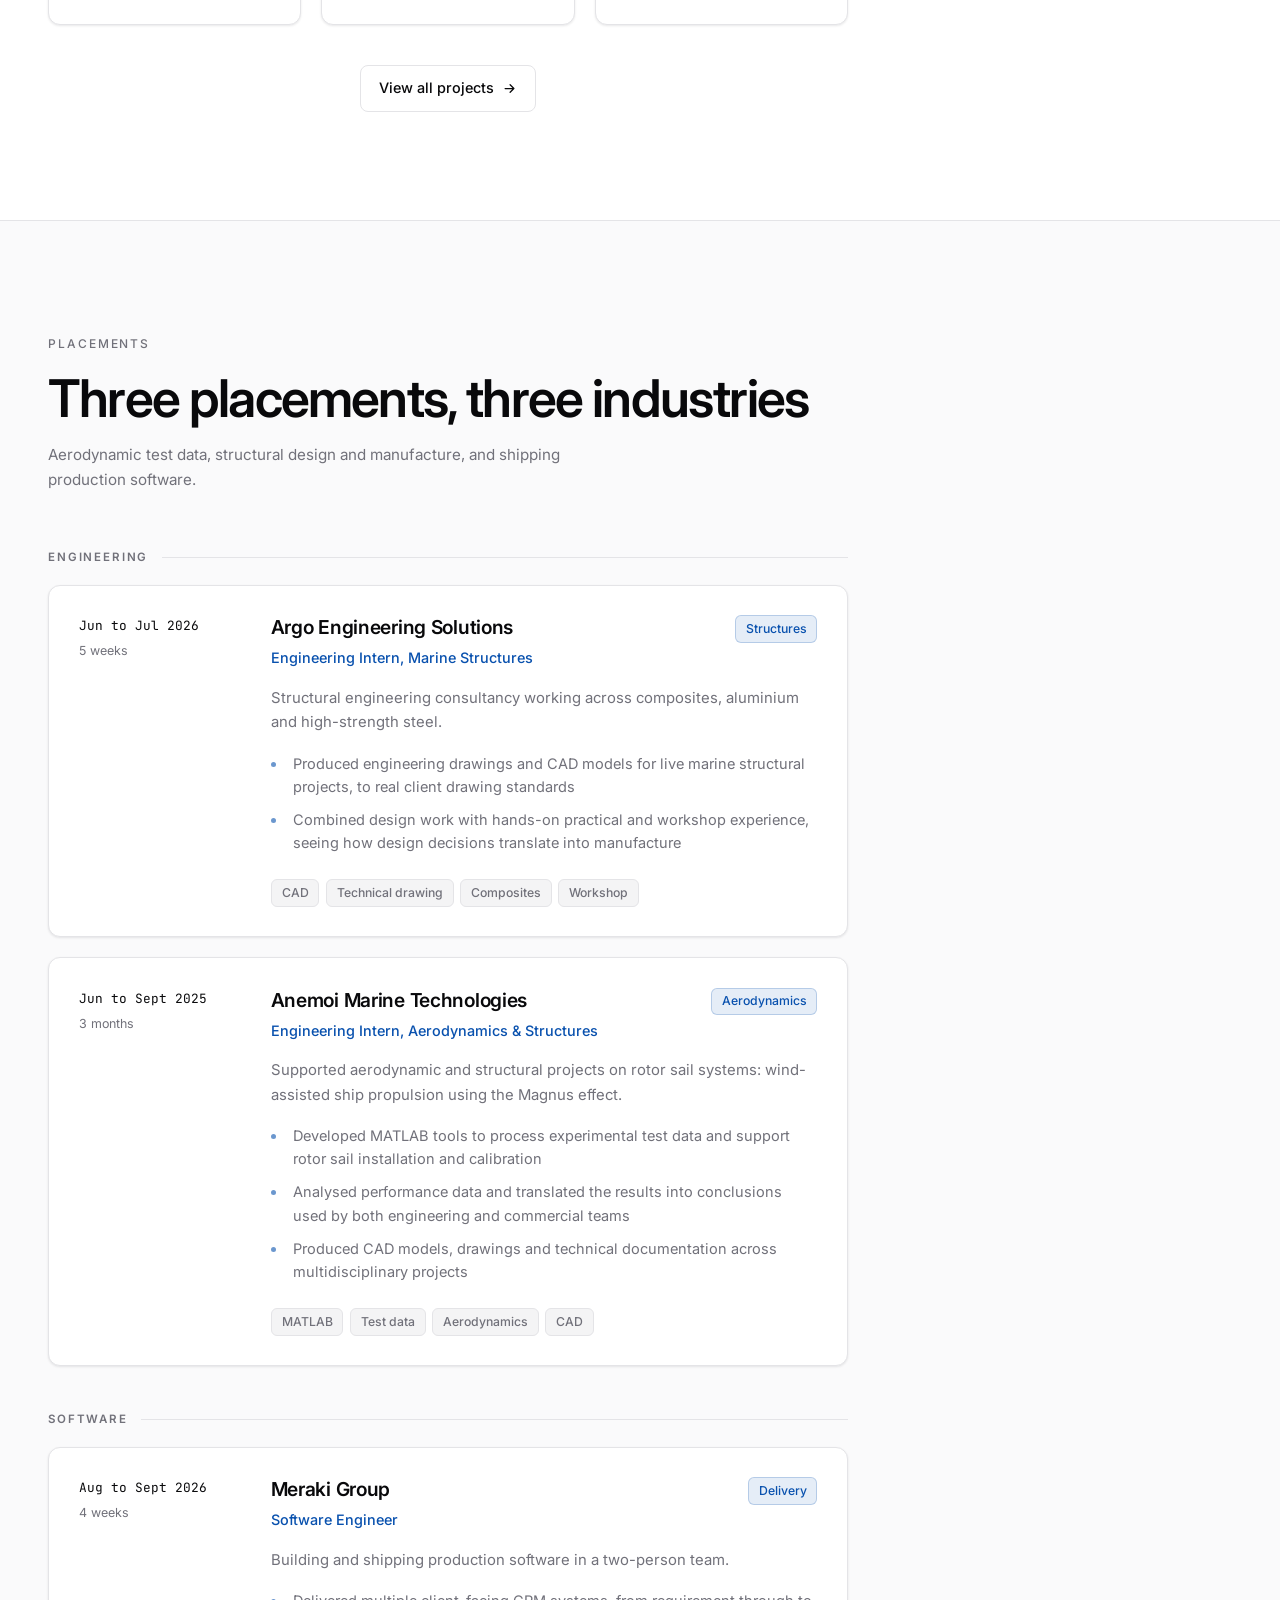
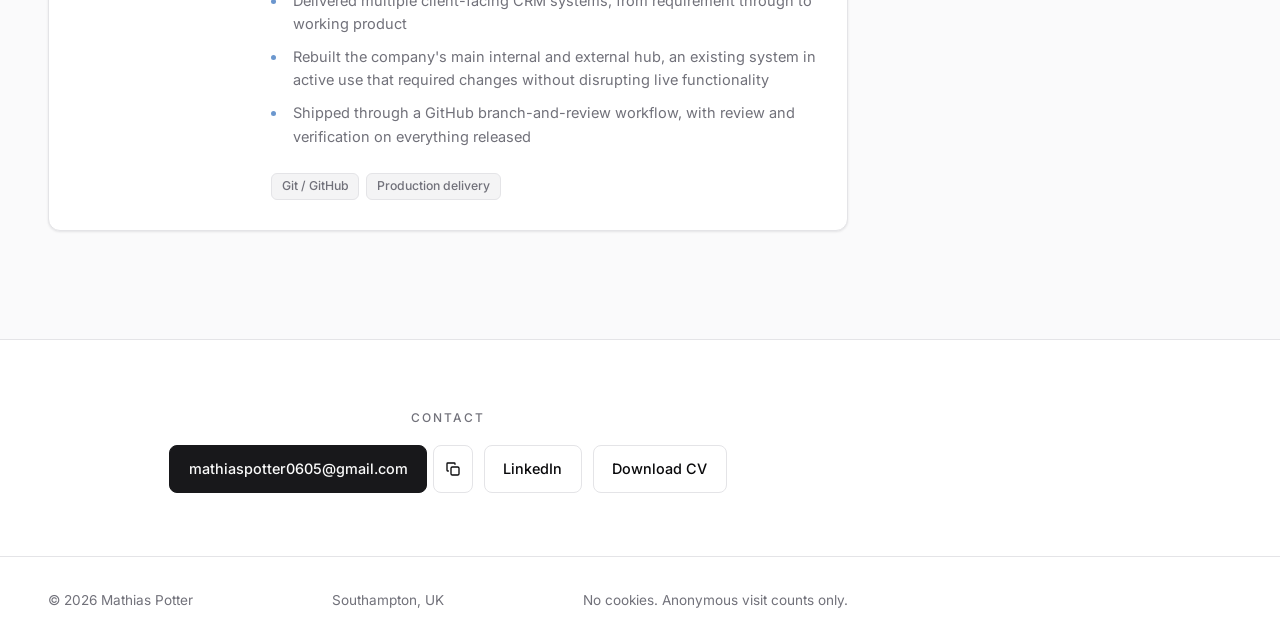
==== commit 3bf786dc: "Trim the contact section and add a copy button, blur reveal and border beam Contact loses its headin" ====
--- a/index.html
+++ b/index.html
@@ -242,7 +242,8 @@
     <div class="major-grid">
 
     <!-- ---------------------- 1. GDP ------------------------------- -->
-    <article class="paper reveal">
+    <article class="paper paper-lead-card reveal">
+      <span class="beam" aria-hidden="true"></span>
       <div class="paper-body">
         <span class="pill">Group Design Project</span>
         <h3 class="paper-title">MotoGP Cornering Aerodynamics</h3>
@@ -442,10 +443,15 @@
 <section id="contact" class="section">
   <div class="container contact reveal">
     <span class="eyebrow">Contact</span>
-    <h2>Looking for graduate roles in motorsport aerodynamics</h2>
-    <p class="section-sub">Graduating June 2027 · Available from summer 2027</p>
     <div class="hero-actions">
-      <a class="btn btn-primary" href="mailto:mathiaspotter0605@gmail.com">mathiaspotter0605@gmail.com</a>
+      <span class="copy-group">
+        <a class="btn btn-primary" href="mailto:mathiaspotter0605@gmail.com">mathiaspotter0605@gmail.com</a>
+        <button class="btn btn-icon copy-email" type="button" data-copy="mathiaspotter0605@gmail.com" aria-label="Copy email address" title="Copy email address" hidden>
+          <svg class="ico-copy" viewBox="0 0 24 24" width="16" height="16" fill="none" stroke="currentColor" stroke-width="2" stroke-linecap="round" stroke-linejoin="round" aria-hidden="true" focusable="false"><rect x="9" y="9" width="12" height="12" rx="2"/><path d="M5 15H4a1 1 0 0 1-1-1V4a1 1 0 0 1 1-1h10a1 1 0 0 1 1 1v1"/></svg>
+          <svg class="ico-done" viewBox="0 0 24 24" width="16" height="16" fill="none" stroke="currentColor" stroke-width="2.4" stroke-linecap="round" stroke-linejoin="round" aria-hidden="true" focusable="false"><path d="M5 12.5l4.5 4.5L19 7"/></svg>
+          <span class="copy-status" role="status"></span>
+        </button>
+      </span>
       <a class="btn" href="https://www.linkedin.com/in/mathias-potter">LinkedIn</a>
       <a class="btn" href="assets/docs/Mathias_Potter_CV.pdf">Download CV</a>
     </div>
--- a/style.css
+++ b/style.css
@@ -640,10 +640,36 @@
 
 /* ------------------------------- CONTACT -------------------------------- */
 
+/* Just a label and three buttons, so it takes far less room than a section
+   with a heading and body. */
+#contact { padding-block: clamp(2.75rem, 7vh, 4rem); }
 .contact { text-align: center; max-width: 44rem; margin-inline: auto; }
-.contact h2 { max-width: 20ch; margin-inline: auto; text-wrap: balance; }
-.contact .section-sub { max-width: 46ch; margin-inline: auto; }
-.contact .hero-actions { justify-content: center; }
+.contact .eyebrow { margin-bottom: 0; }
+.contact .hero-actions { justify-content: center; margin-top: 1rem; }
+
+/* The email button and its copy button sit as one pair, closer together
+   than the gap between the pair and the other buttons. */
+.copy-group { display: inline-flex; gap: .35rem; }
+.btn-icon { padding: 0 .68rem; aspect-ratio: 1; justify-content: center; }
+.btn-icon[hidden] { display: none; }
+.copy-email { position: relative; }
+.copy-email svg { transition: opacity .2s var(--ease-out), transform .3s var(--ease-spring); }
+.copy-email .ico-done {
+  position: absolute; inset: 0; margin: auto;
+  opacity: 0; transform: scale(.5);
+  color: hsl(var(--accent));
+}
+.copy-email.copied .ico-copy { opacity: 0; transform: scale(.5); }
+.copy-email.copied .ico-done { opacity: 1; transform: none; }
+.copy-email.copied { border-color: hsl(var(--accent) / .6); }
+/* Outranks the generic `.btn:hover svg` nudge further down: a copy icon is
+   not an arrow, so it swells like a leading icon instead. */
+.btn.copy-email:hover .ico-copy { transform: scale(1.08); }
+.btn.copy-email:not(.copied) .ico-done { transform: scale(.5); }
+.copy-status {
+  position: absolute; width: 1px; height: 1px;
+  overflow: hidden; clip: rect(0 0 0 0); white-space: nowrap;
+}
 
 /* -------------------------------- FOOTER -------------------------------- */
 
@@ -684,6 +710,42 @@
   box-shadow: var(--shadow-lg);
 }
 .paper + .paper { margin-top: 1.25rem; }
+
+/* A light running round the edge of the lead project only, so it reads as
+   the one to open first. The ring is the .beam span's padding, cut out with
+   an exclude mask. The light is a train of small segments that site.js puts
+   in the span, each sent round an offset-path a few pixels behind the one
+   before and a little fainter, so the tail follows the ring round a corner.
+   One long gradient bar could not: it pivots about its centre at a corner,
+   its head runs off the end of the ring, and the light seems to stop there.
+   Distances run in px behind a percentage, and a closed path wraps, so the
+   spacing holds whatever size the card is. The card's overflow clips at its
+   padding edge, so the ring sits just inside the border rather than on it.
+   Browsers without offset-path rect() get no beam at all. */
+.beam { display: none; }
+@supports (offset-path: rect(0 auto auto 0)) {
+  .beam {
+    display: block;
+    position: absolute; inset: 0;
+    padding: 1.5px;
+    border-radius: inherit;
+    pointer-events: none;
+    -webkit-mask: linear-gradient(#000 0 0) content-box, linear-gradient(#000 0 0);
+    -webkit-mask-composite: xor;
+            mask: linear-gradient(#000 0 0) content-box exclude, linear-gradient(#000 0 0);
+  }
+  .beam i {
+    position: absolute;
+    width: 5px; height: 5px;
+    background: hsl(var(--accent));
+    offset-path: rect(0 auto auto 0 round var(--radius));
+    animation: beam 12s linear infinite;
+  }
+}
+@keyframes beam {
+  from { offset-distance: calc(0% - var(--lag)); }
+  to   { offset-distance: calc(100% - var(--lag)); }
+}
 
 .paper-title {
   font-size: clamp(1.3rem, 2.4vw, 1.7rem);
@@ -1277,17 +1339,21 @@
 .reveal {
   transition: opacity .7s var(--ease-out),
               translate .7s var(--ease-out),
+              filter .7s var(--ease-out),
               transform .35s var(--ease-spring),
               border-color .25s var(--ease-out),
               box-shadow .35s var(--ease-out);
 }
-.js .reveal { opacity: 0; translate: 0 18px; }
-.js .reveal.in { opacity: 1; translate: none; }
+/* The blur comes into focus with the fade. It is dropped to `none` once in,
+   not left at blur(0), so a revealed card does not keep a filter layer. */
+.js .reveal { opacity: 0; translate: 0 18px; filter: blur(6px); }
+.js .reveal.in { opacity: 1; translate: none; filter: none; }
 
 @media (prefers-reduced-motion: reduce) {
   html { scroll-behavior: auto; }
   *, *::before, *::after { transition: none !important; animation: none !important; }
-  .js .reveal { opacity: 1; translate: none; }
+  .js .reveal { opacity: 1; translate: none; filter: none; }
+  .beam { display: none !important; }
   .preload, [data-loading="true"] .preload { display: none; }
 }
 
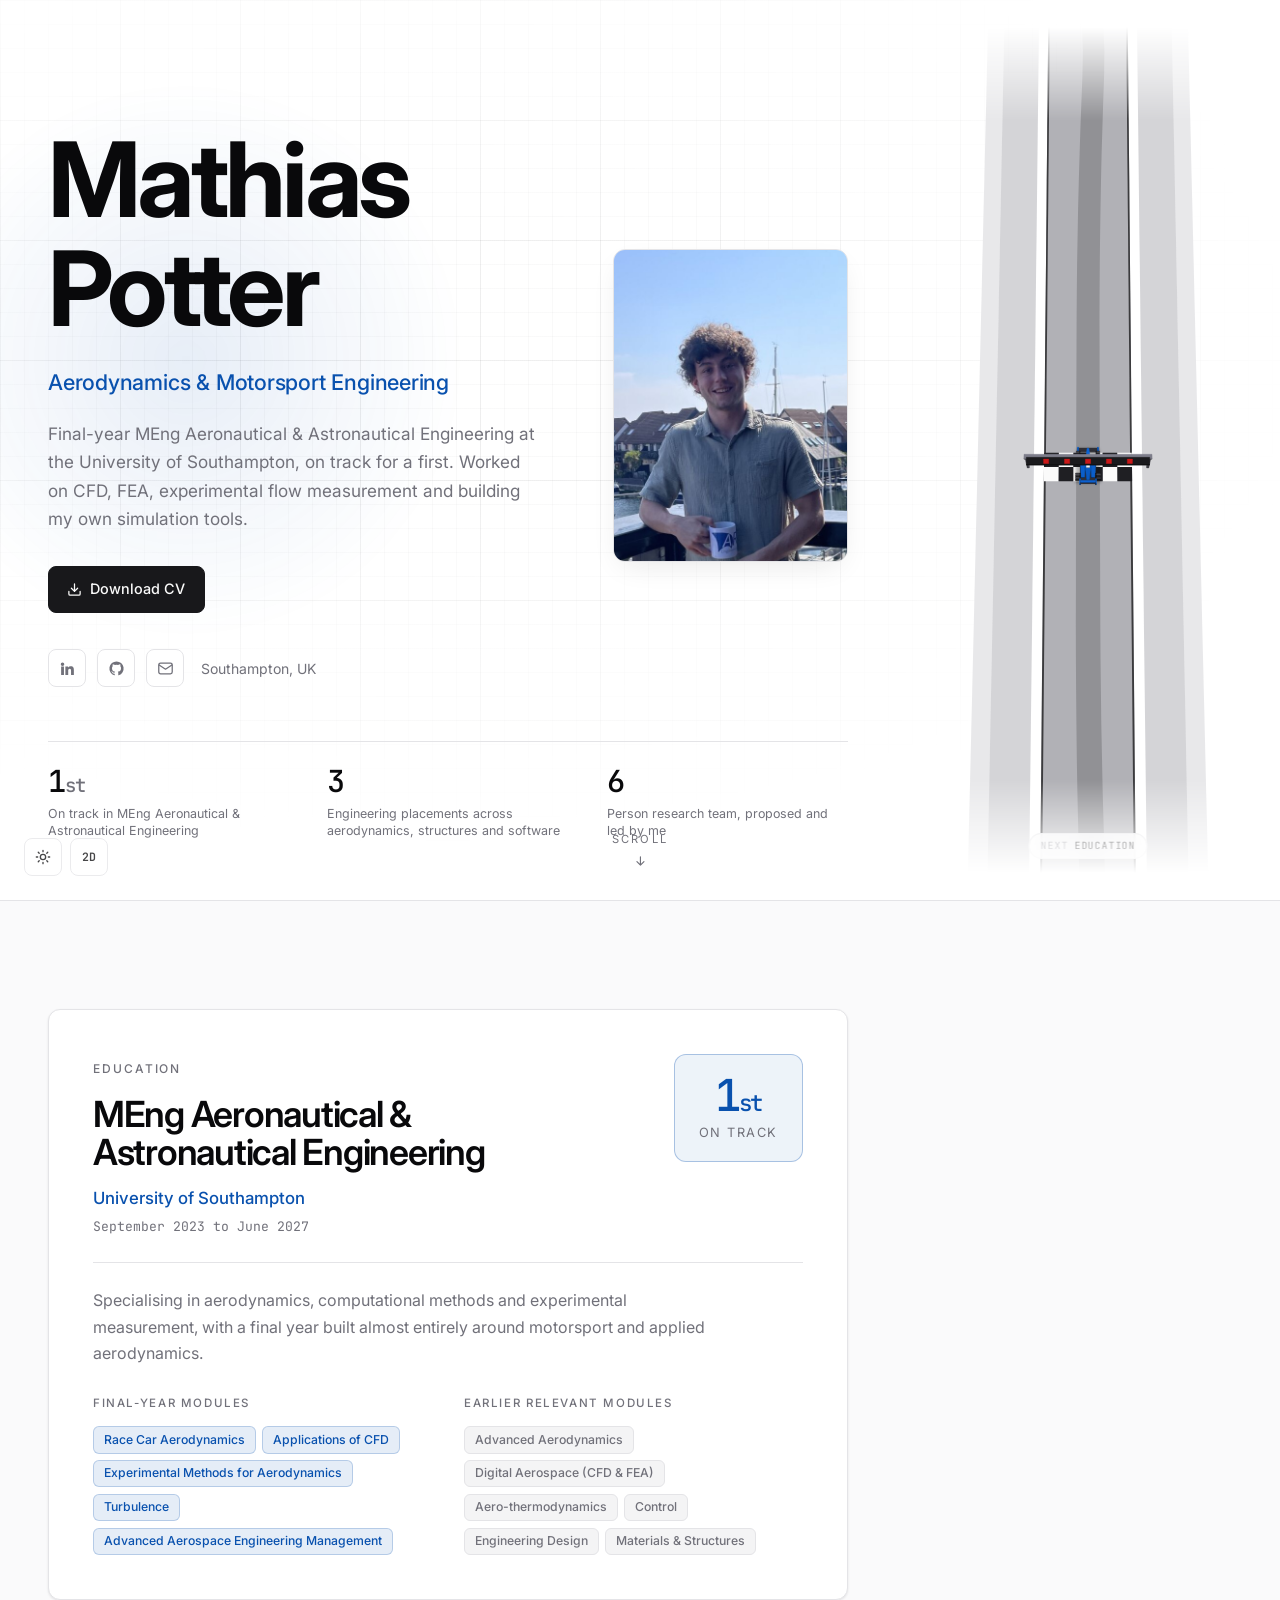
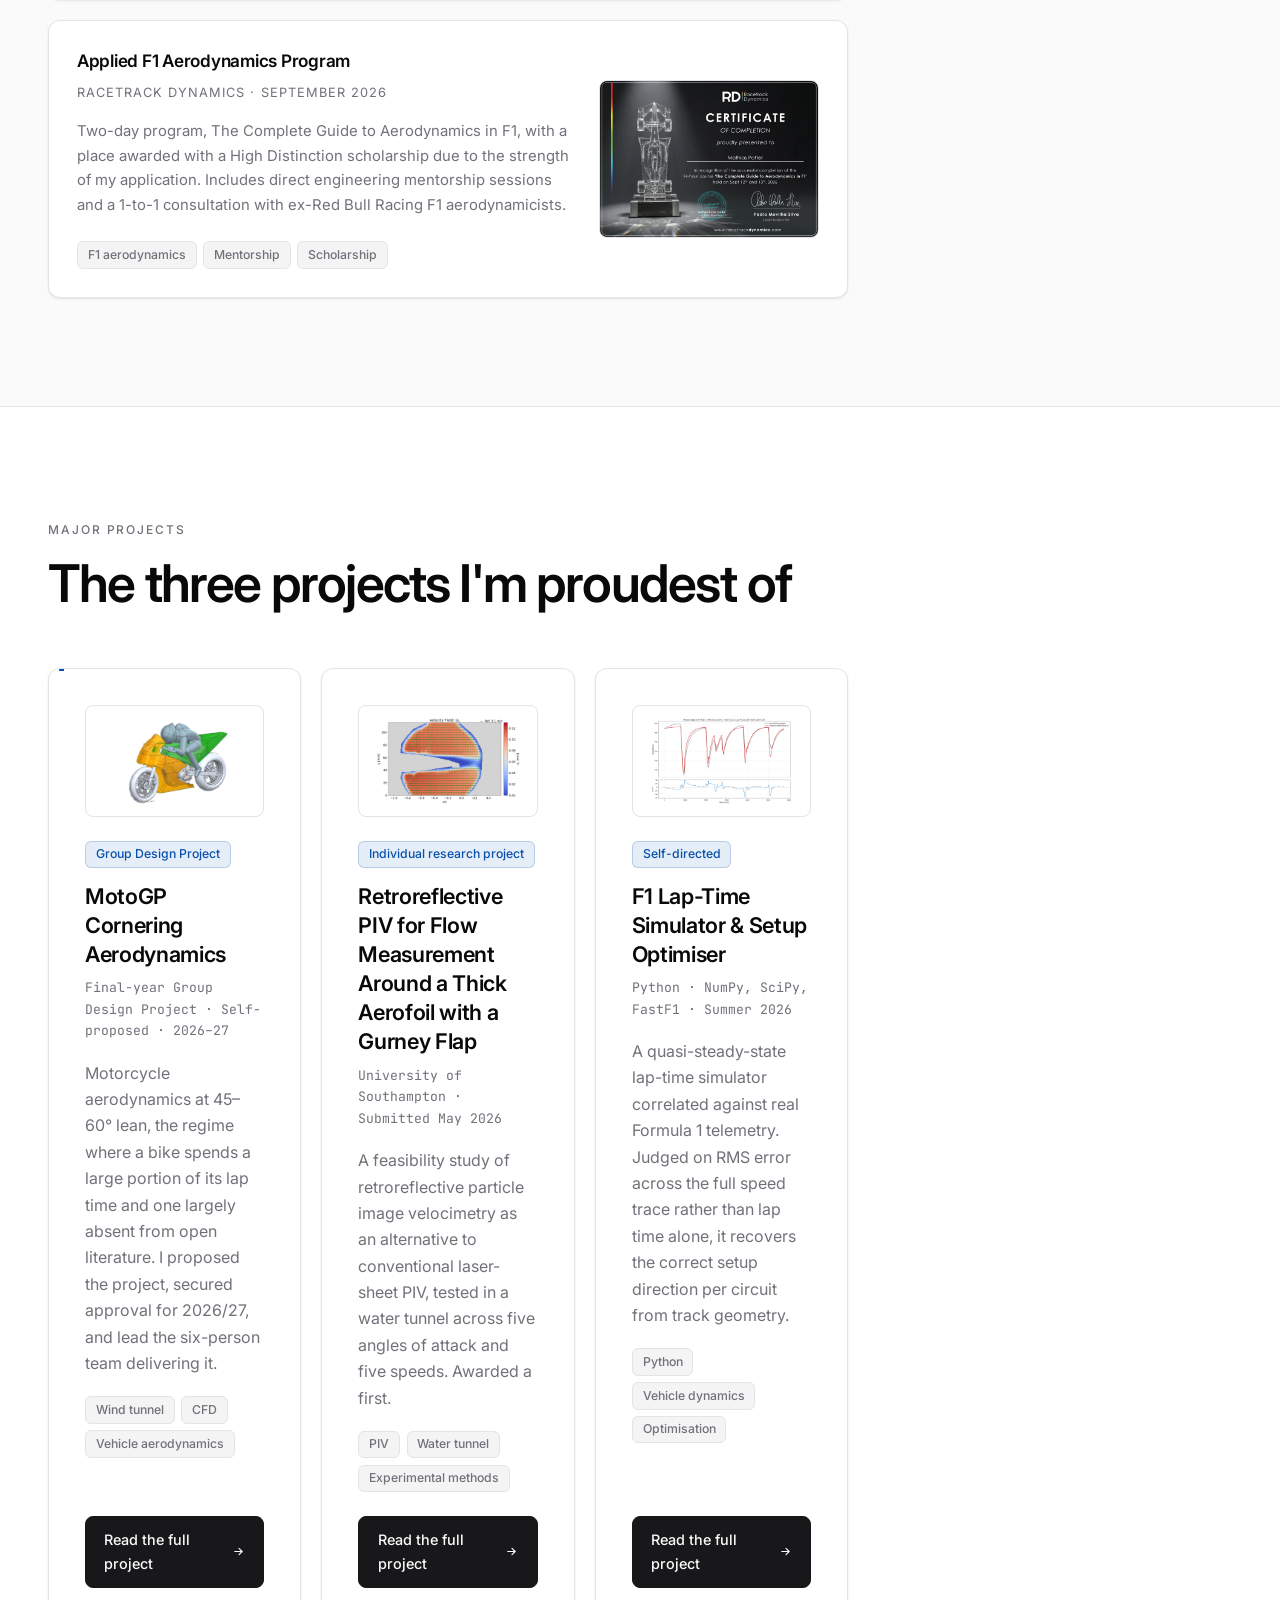
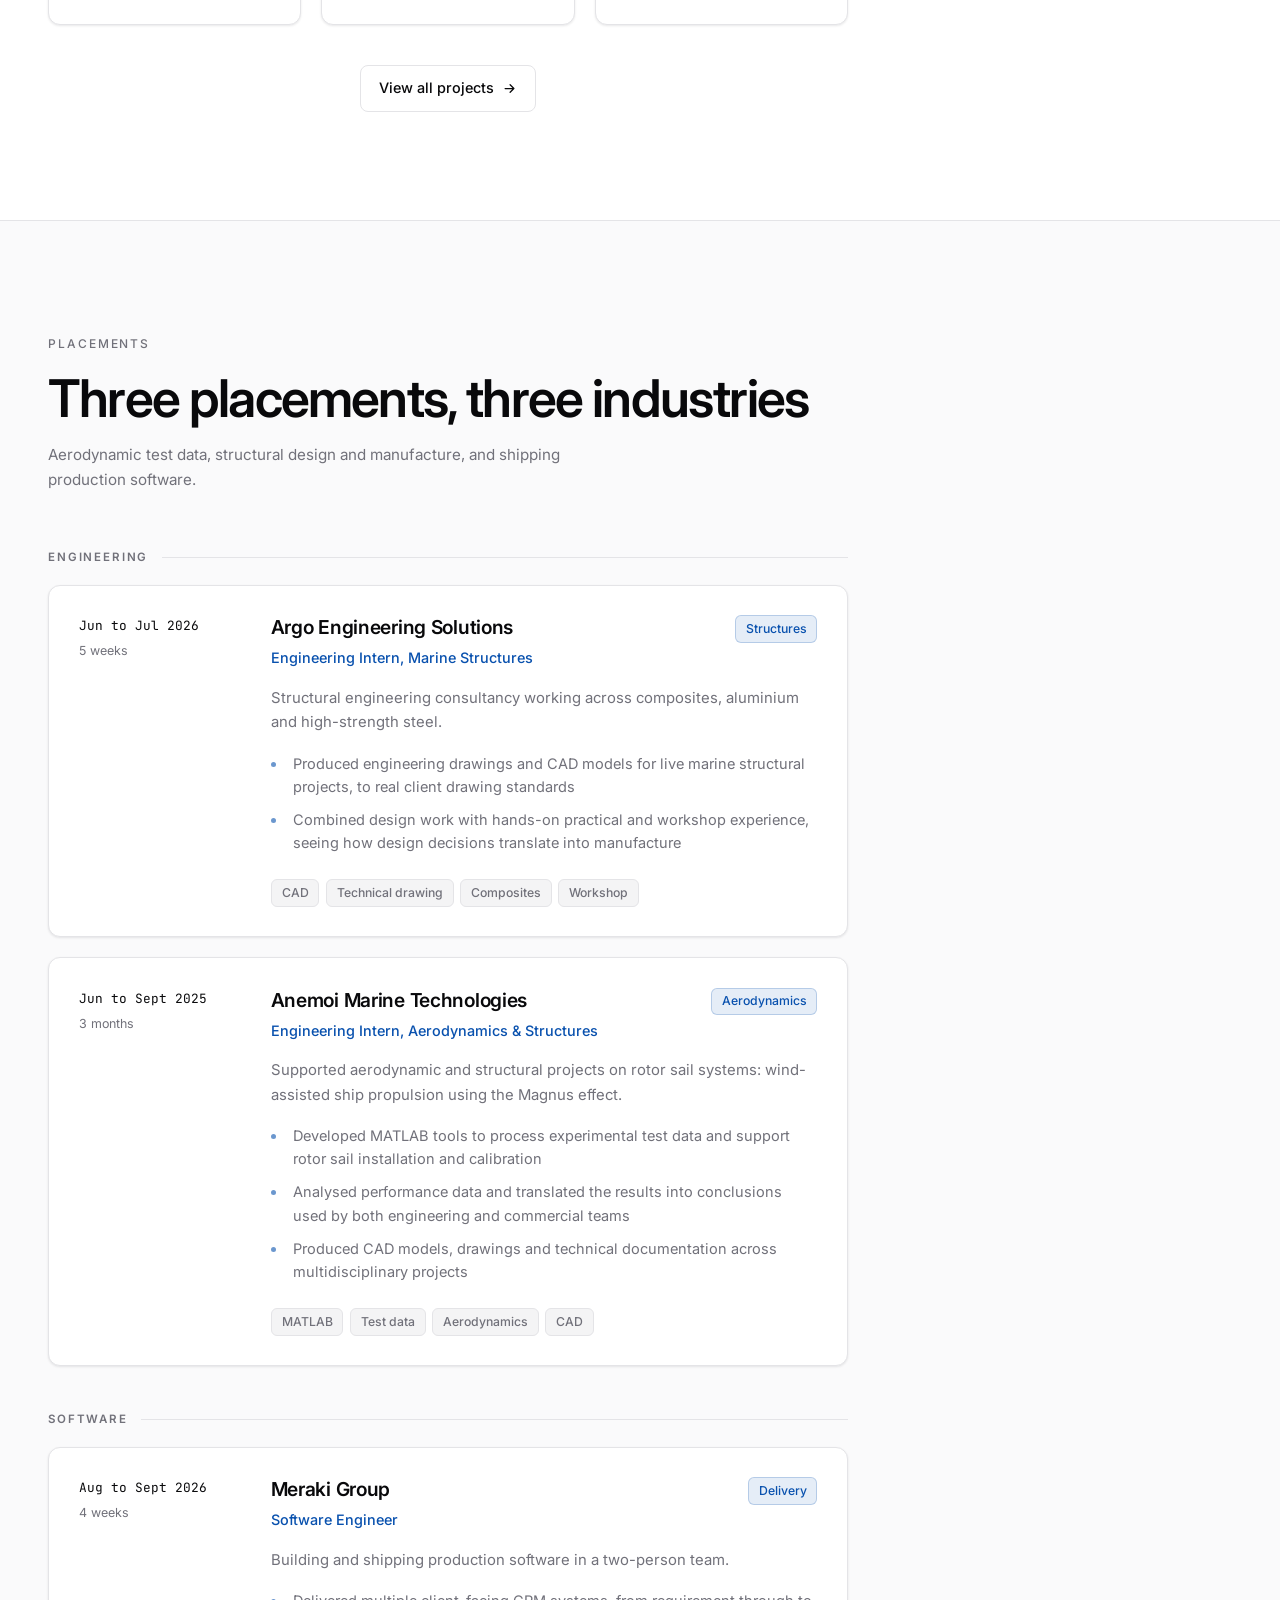
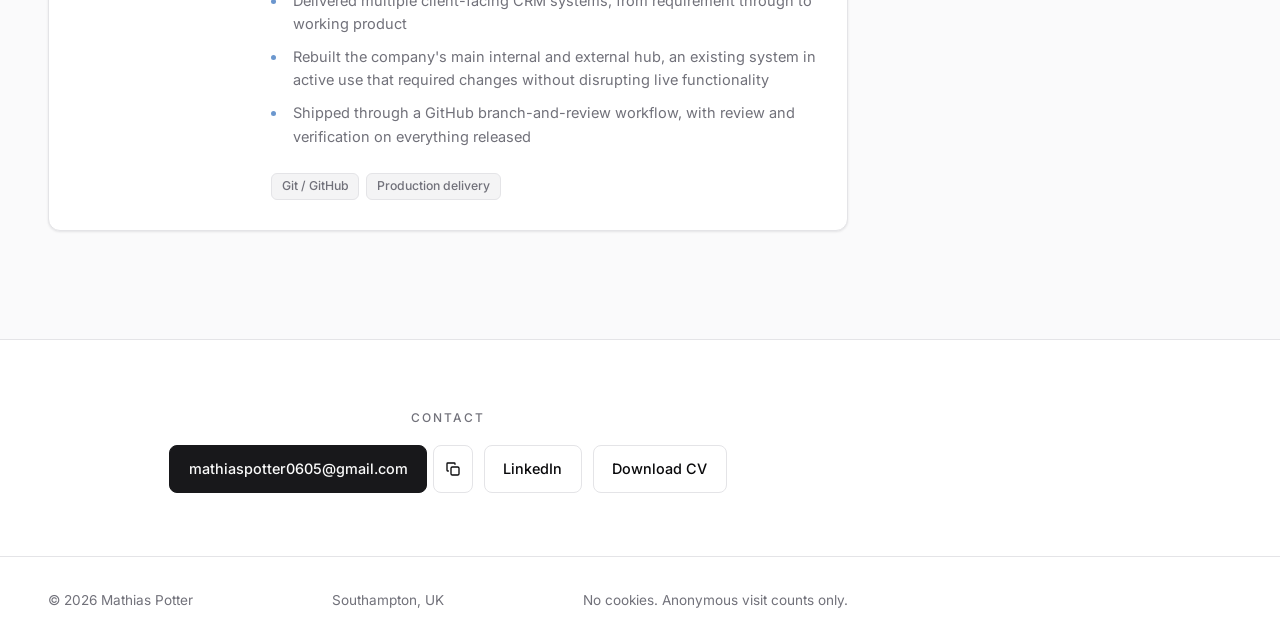
==== commit a1fc5ba5: "Reword the second sentence of the hero lede Co-Authored-By: Claude Opus 5.5 <noreply@anthropic.com>" ====
--- a/index.html
+++ b/index.html
@@ -84,8 +84,8 @@
 
       <p class="hero-lede">
         Final-year MEng Aeronautical &amp; Astronautical Engineering at the University
-        of Southampton, on track for a first. CFD and FEA work, experimental flow
-        measurement, and simulation tools I've built.
+        of Southampton, on track for a first. Worked on CFD, FEA, experimental flow
+        measurement and building my own simulation tools.
       </p>
 
       <div class="hero-actions">
